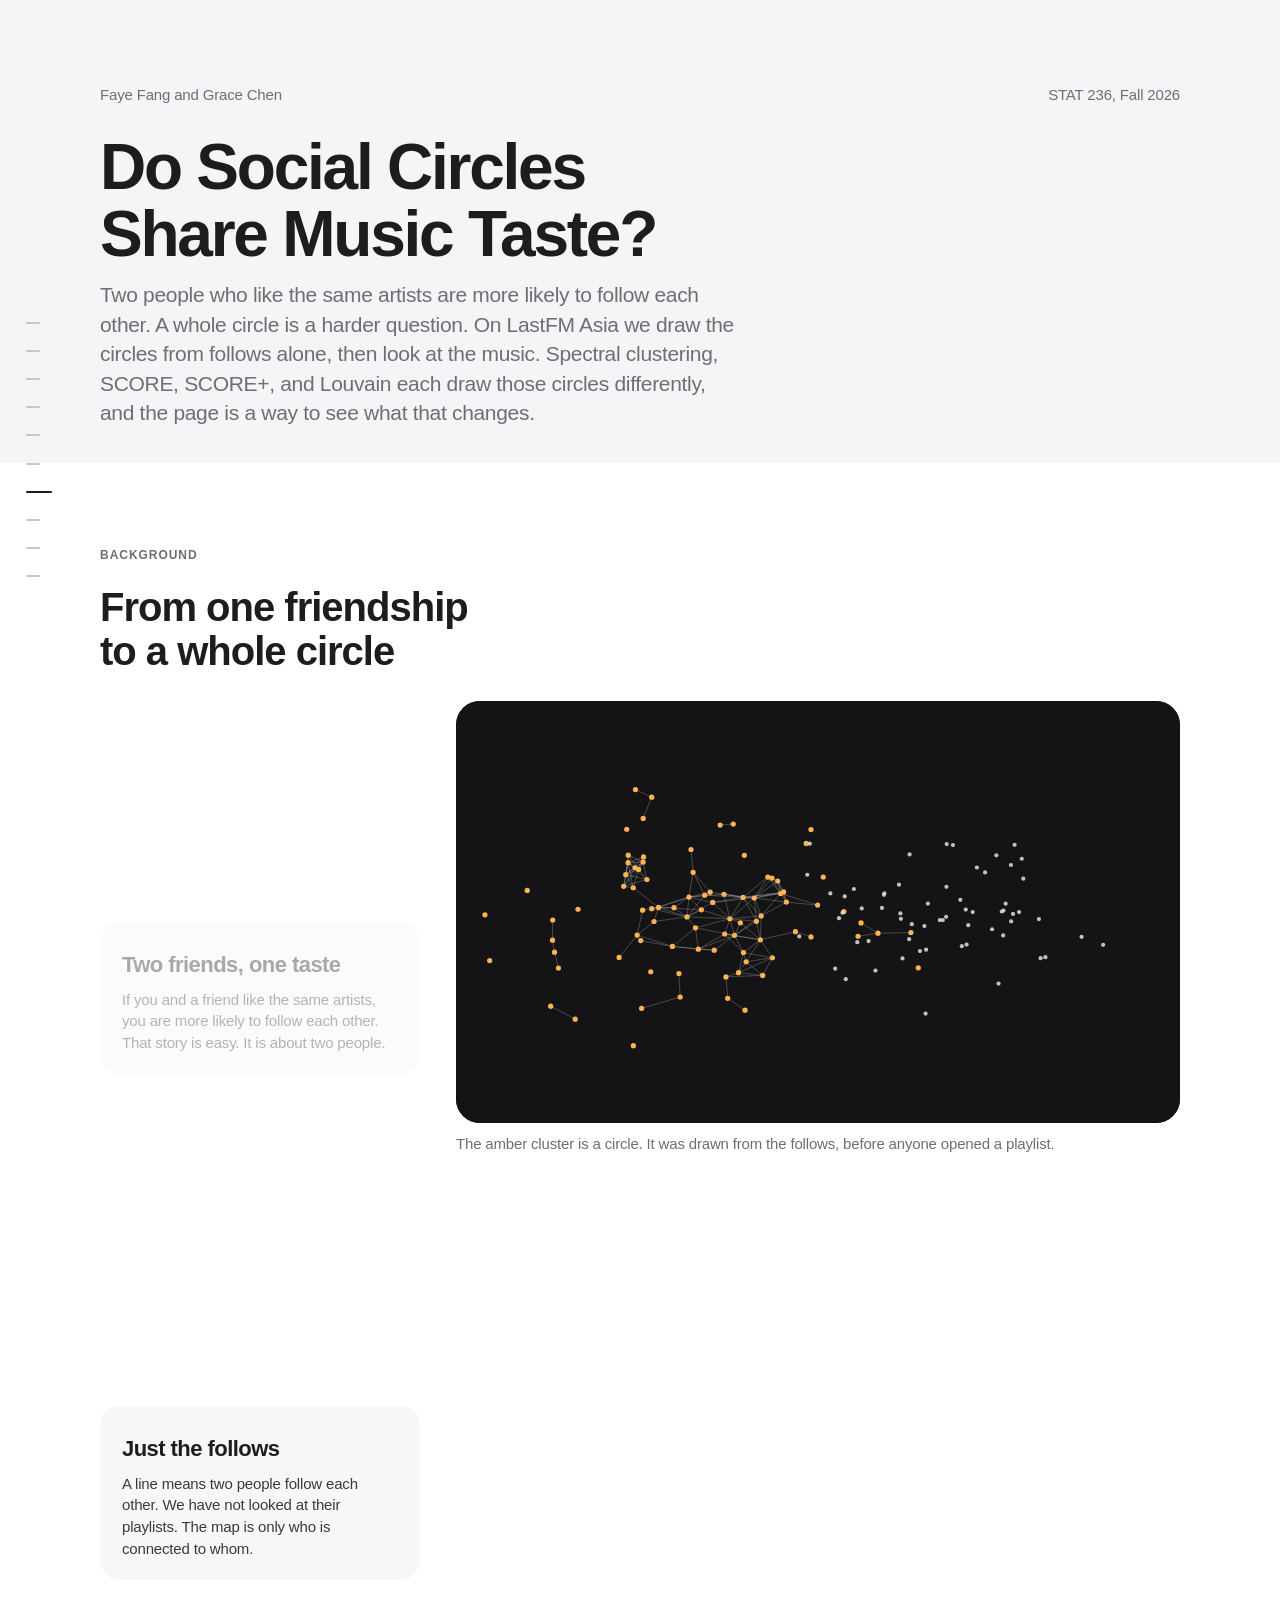
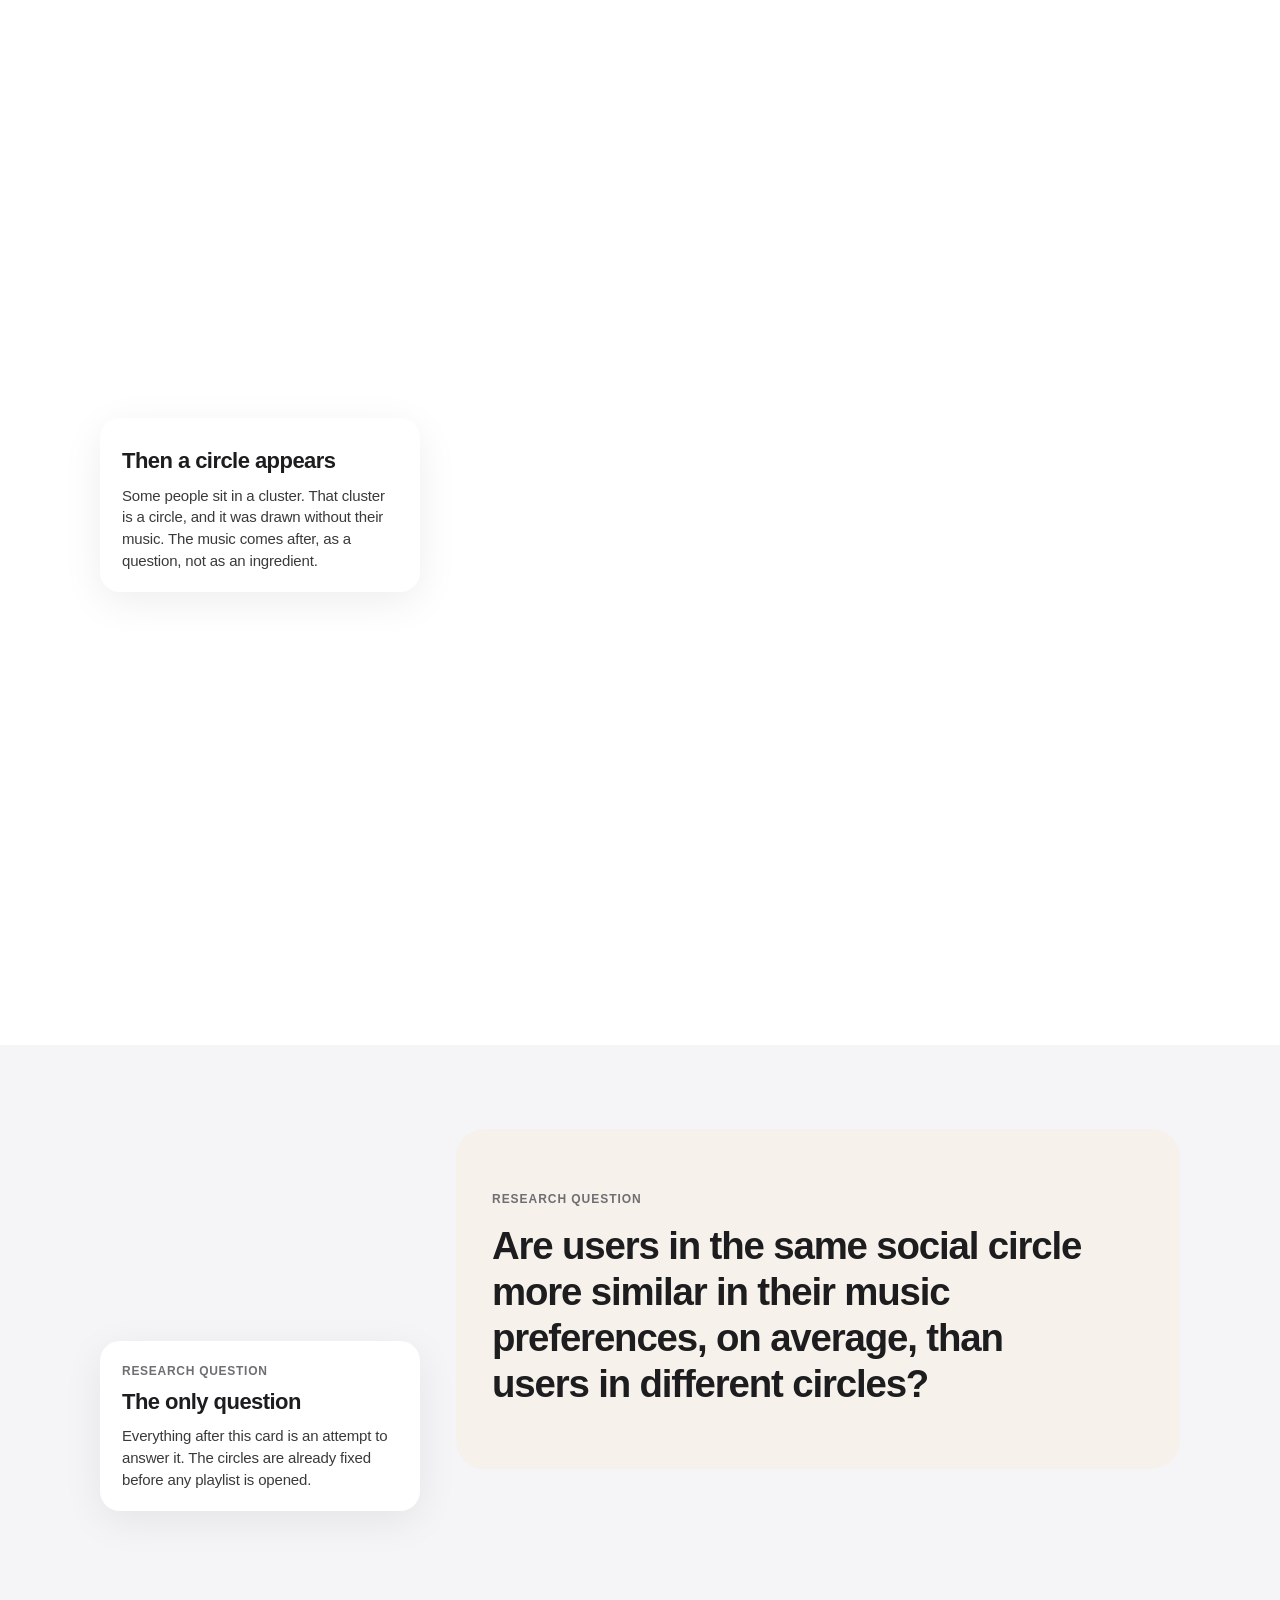
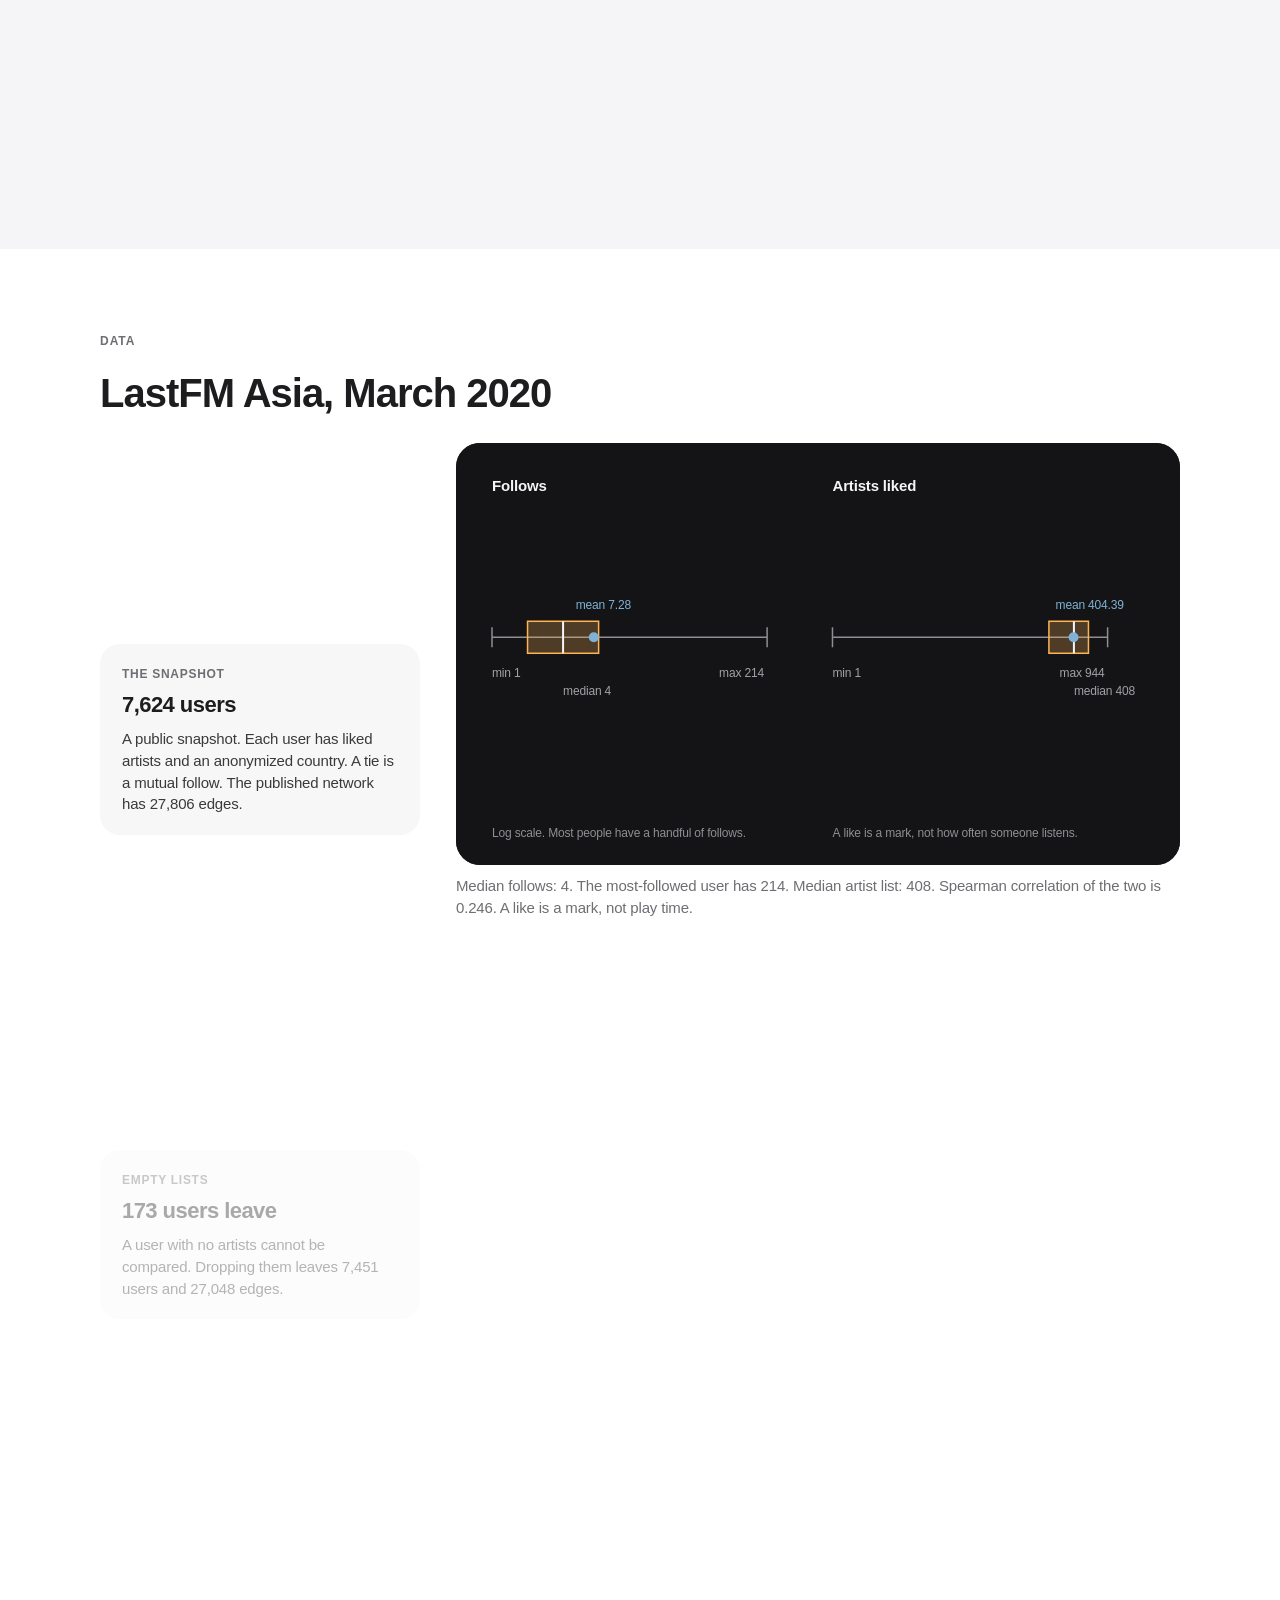
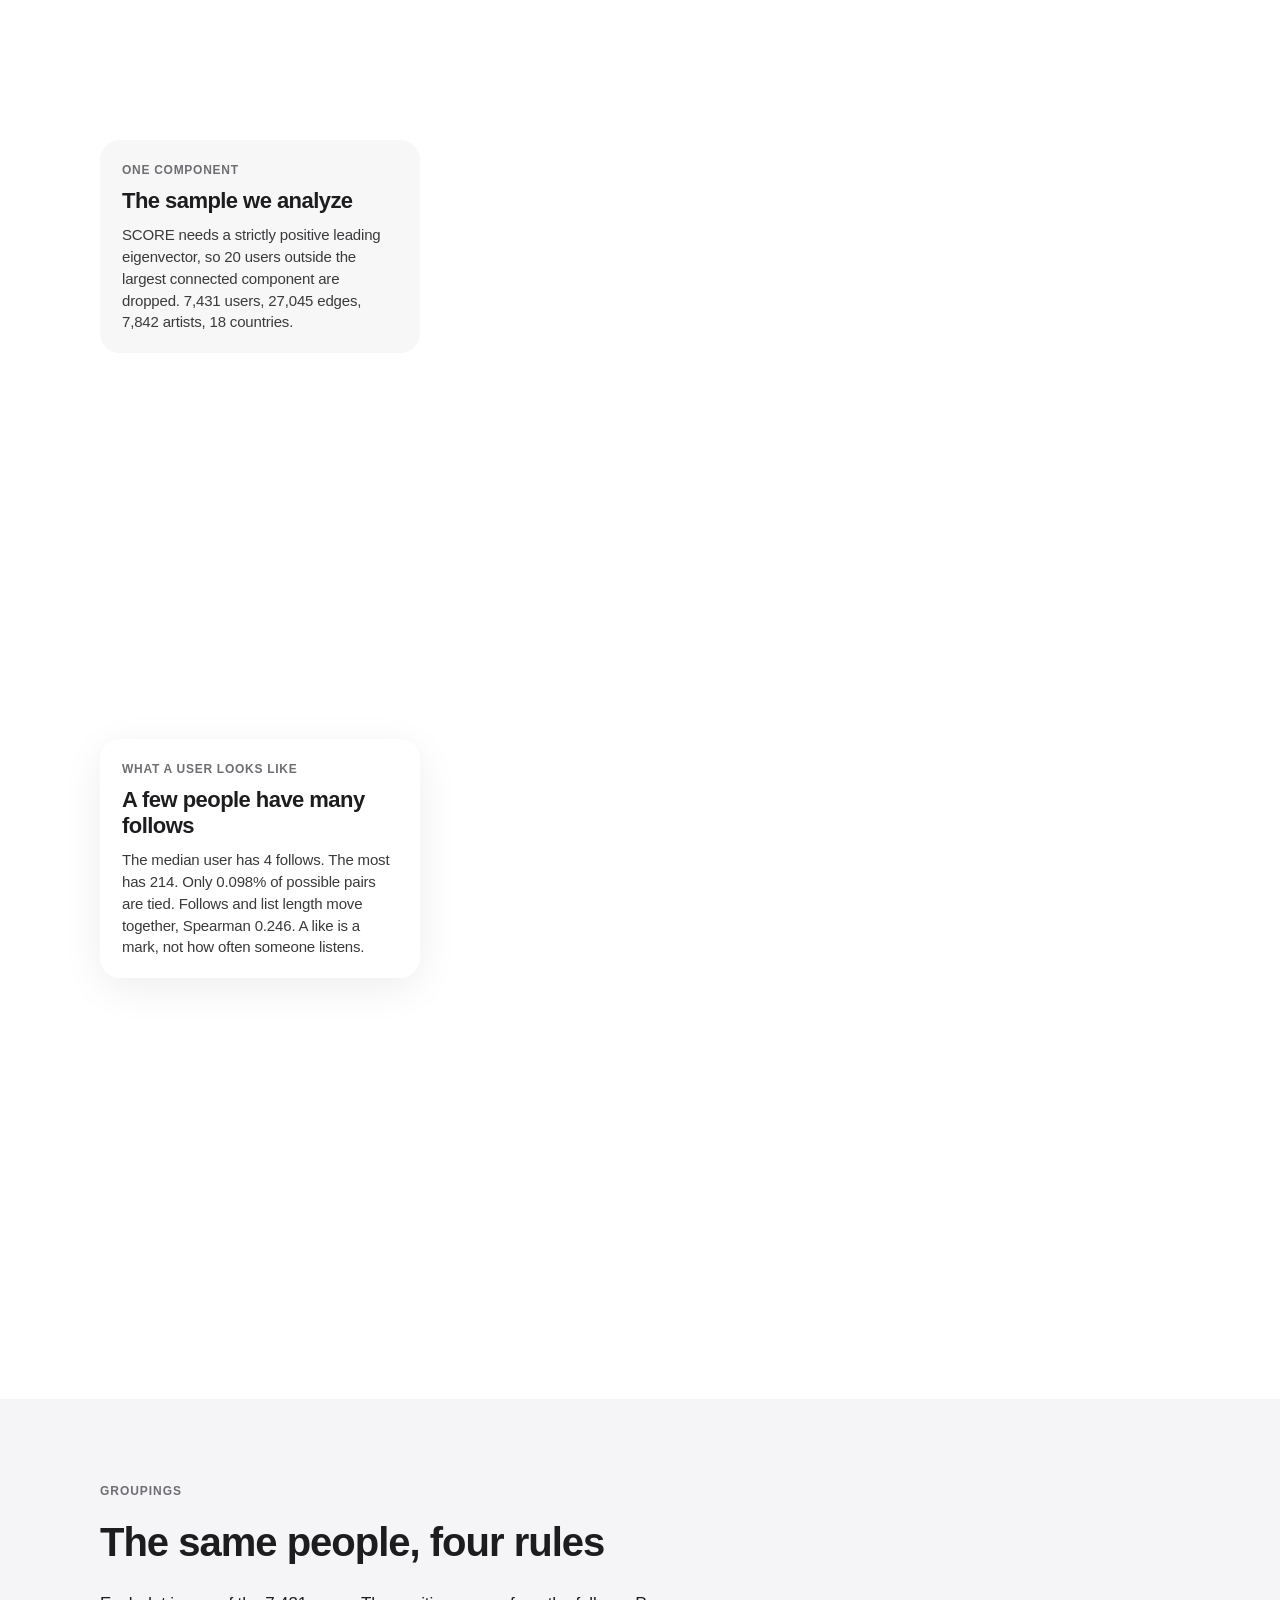
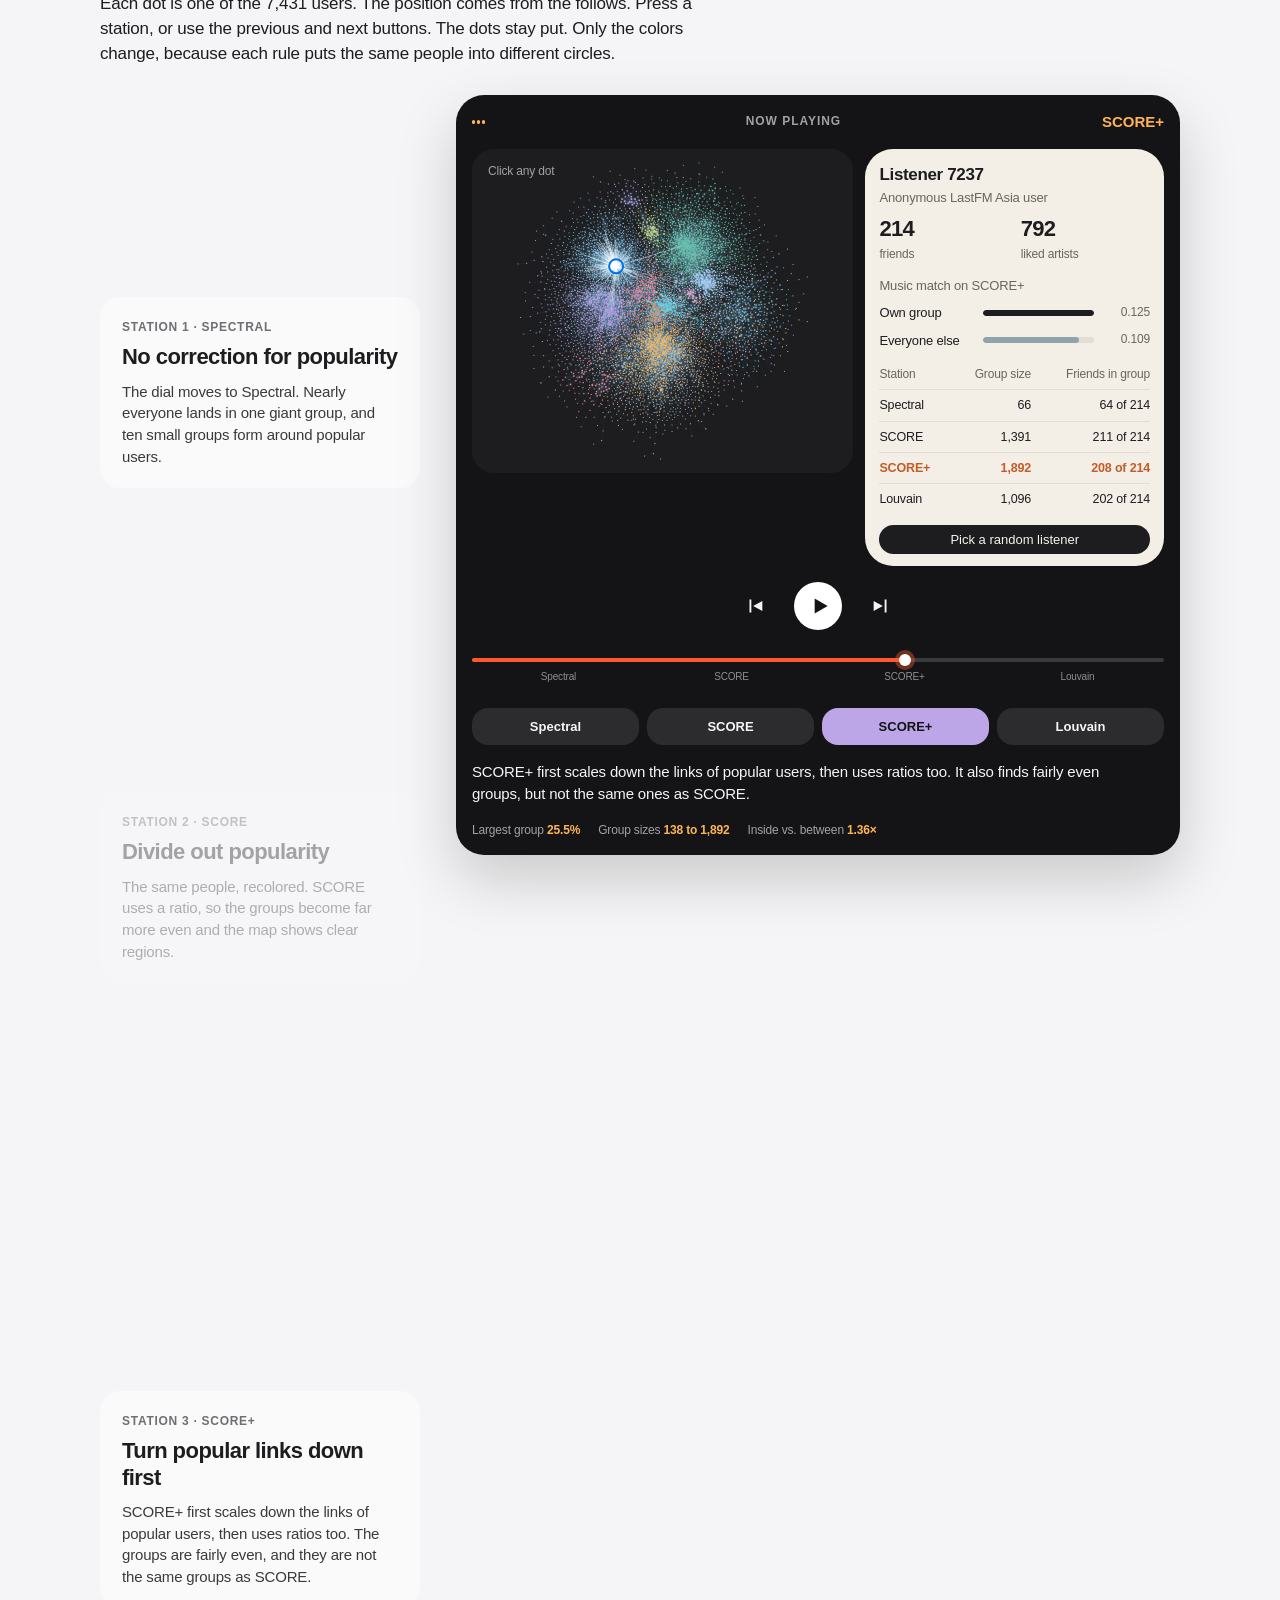
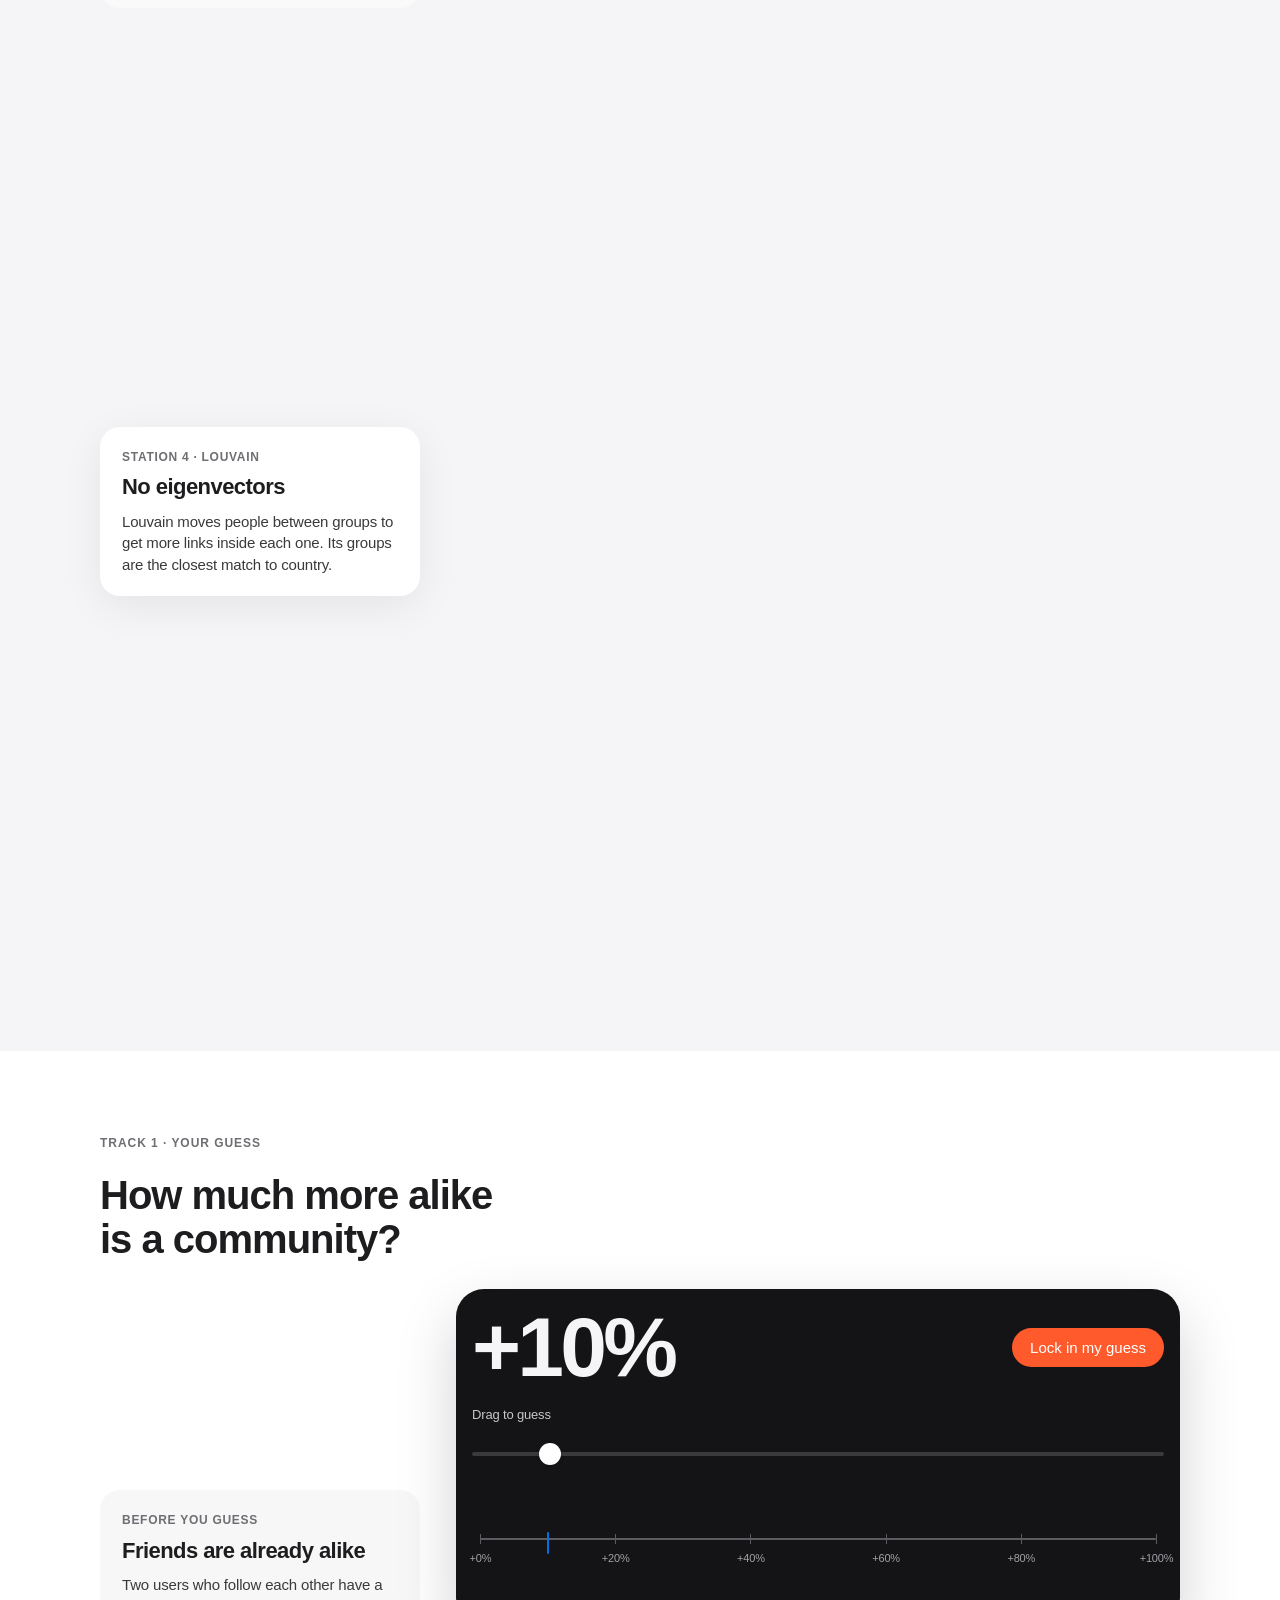
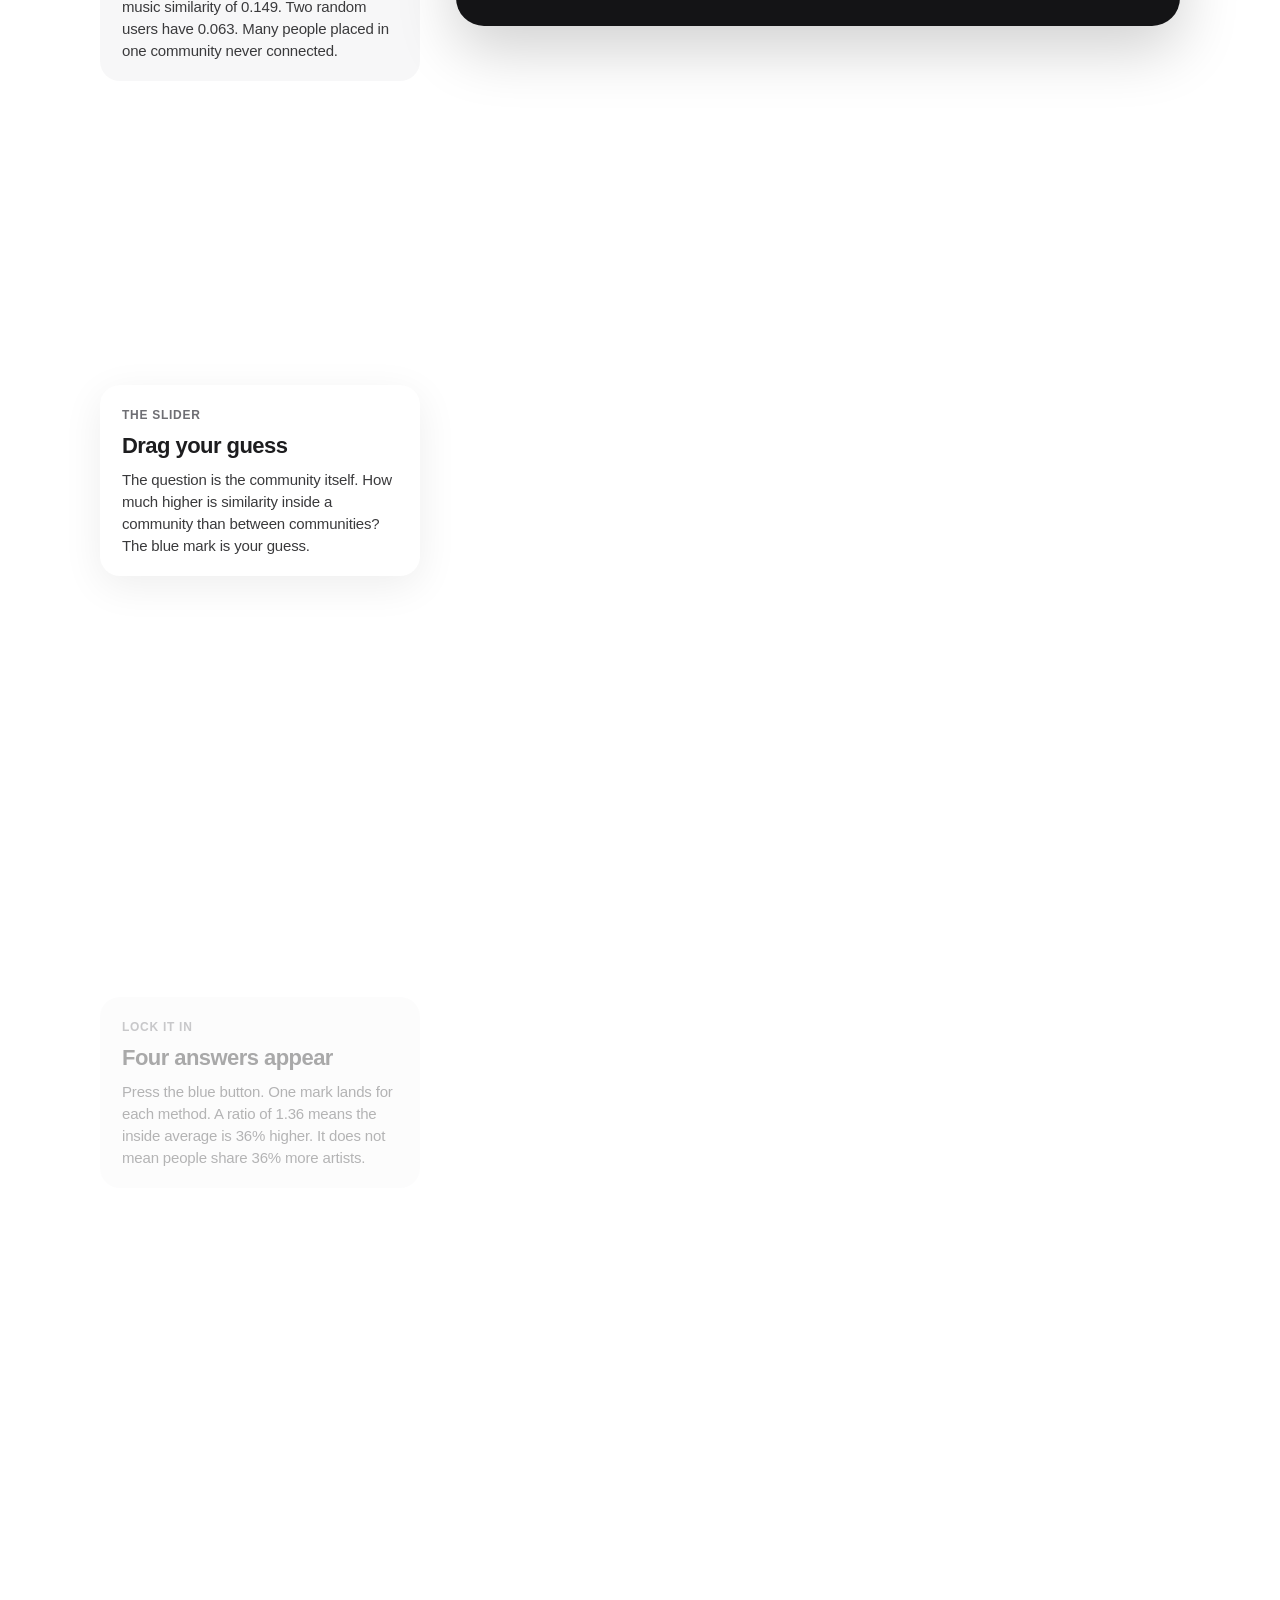
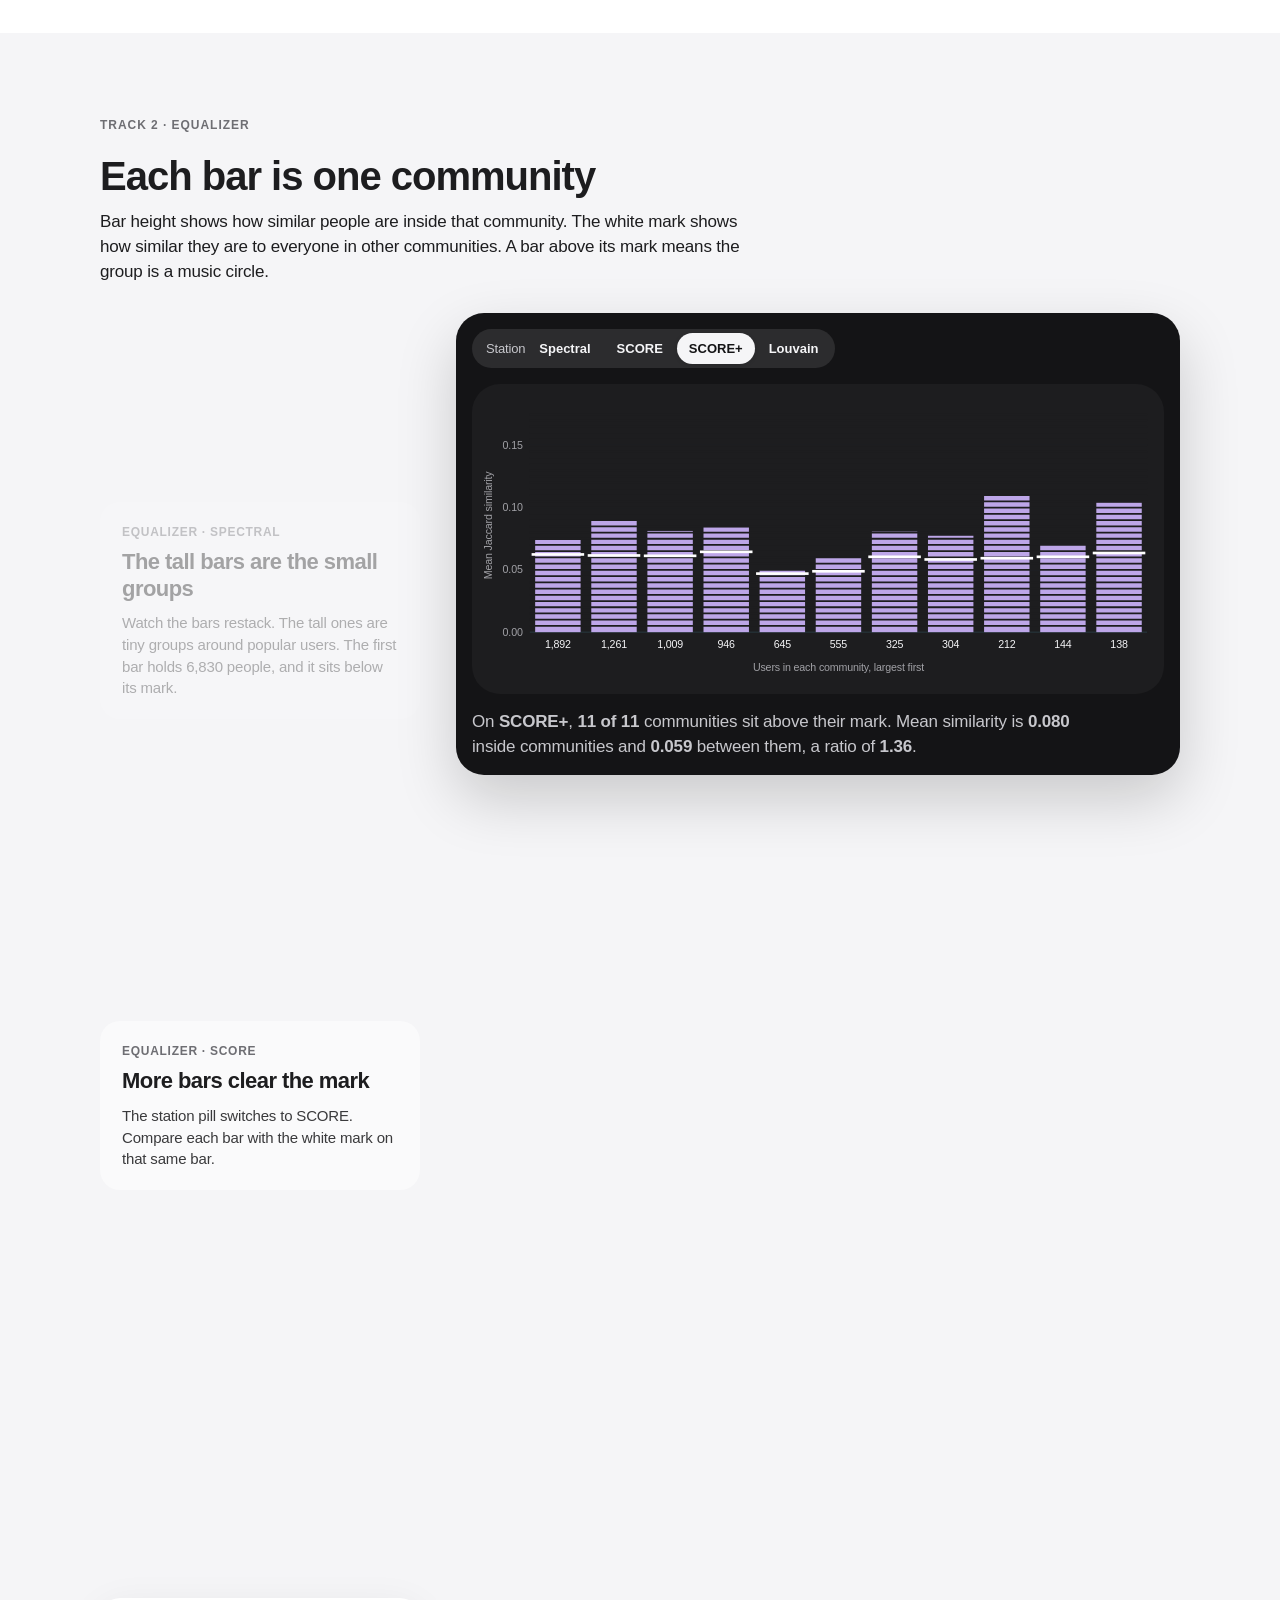
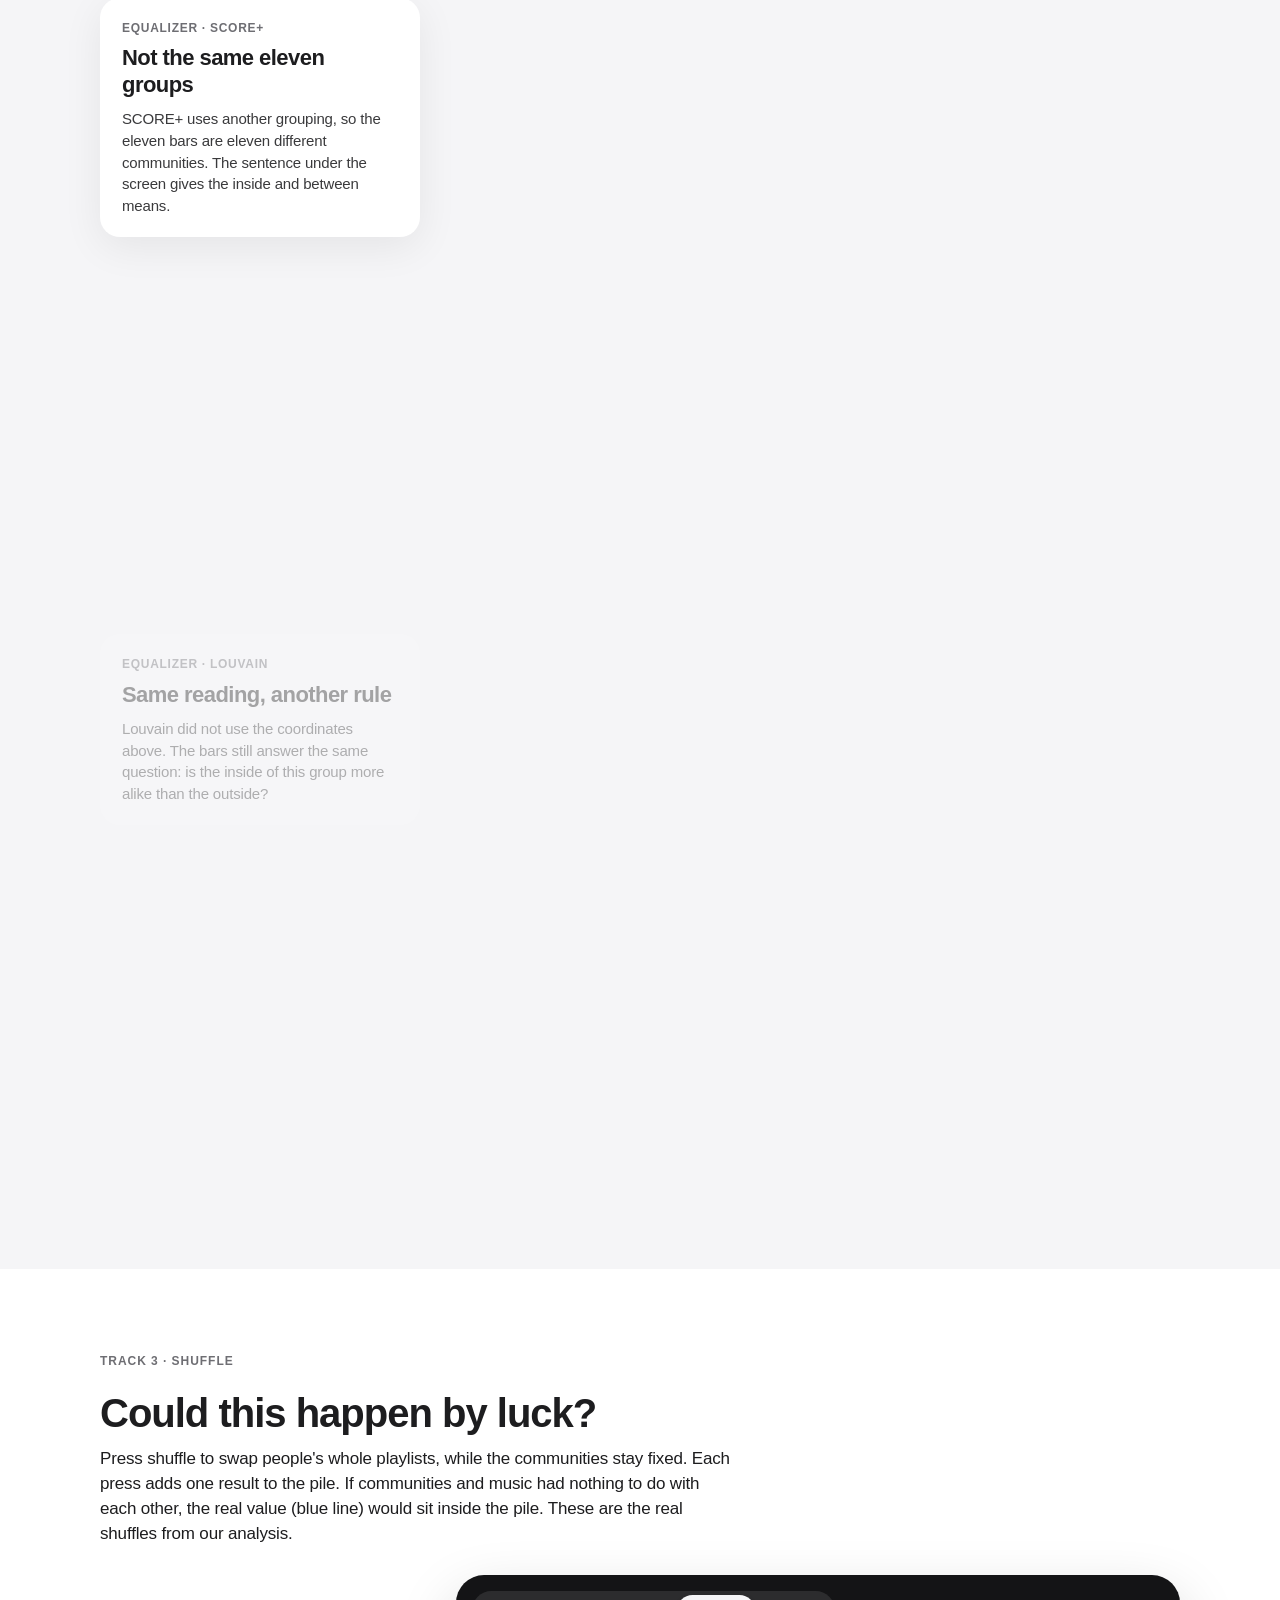
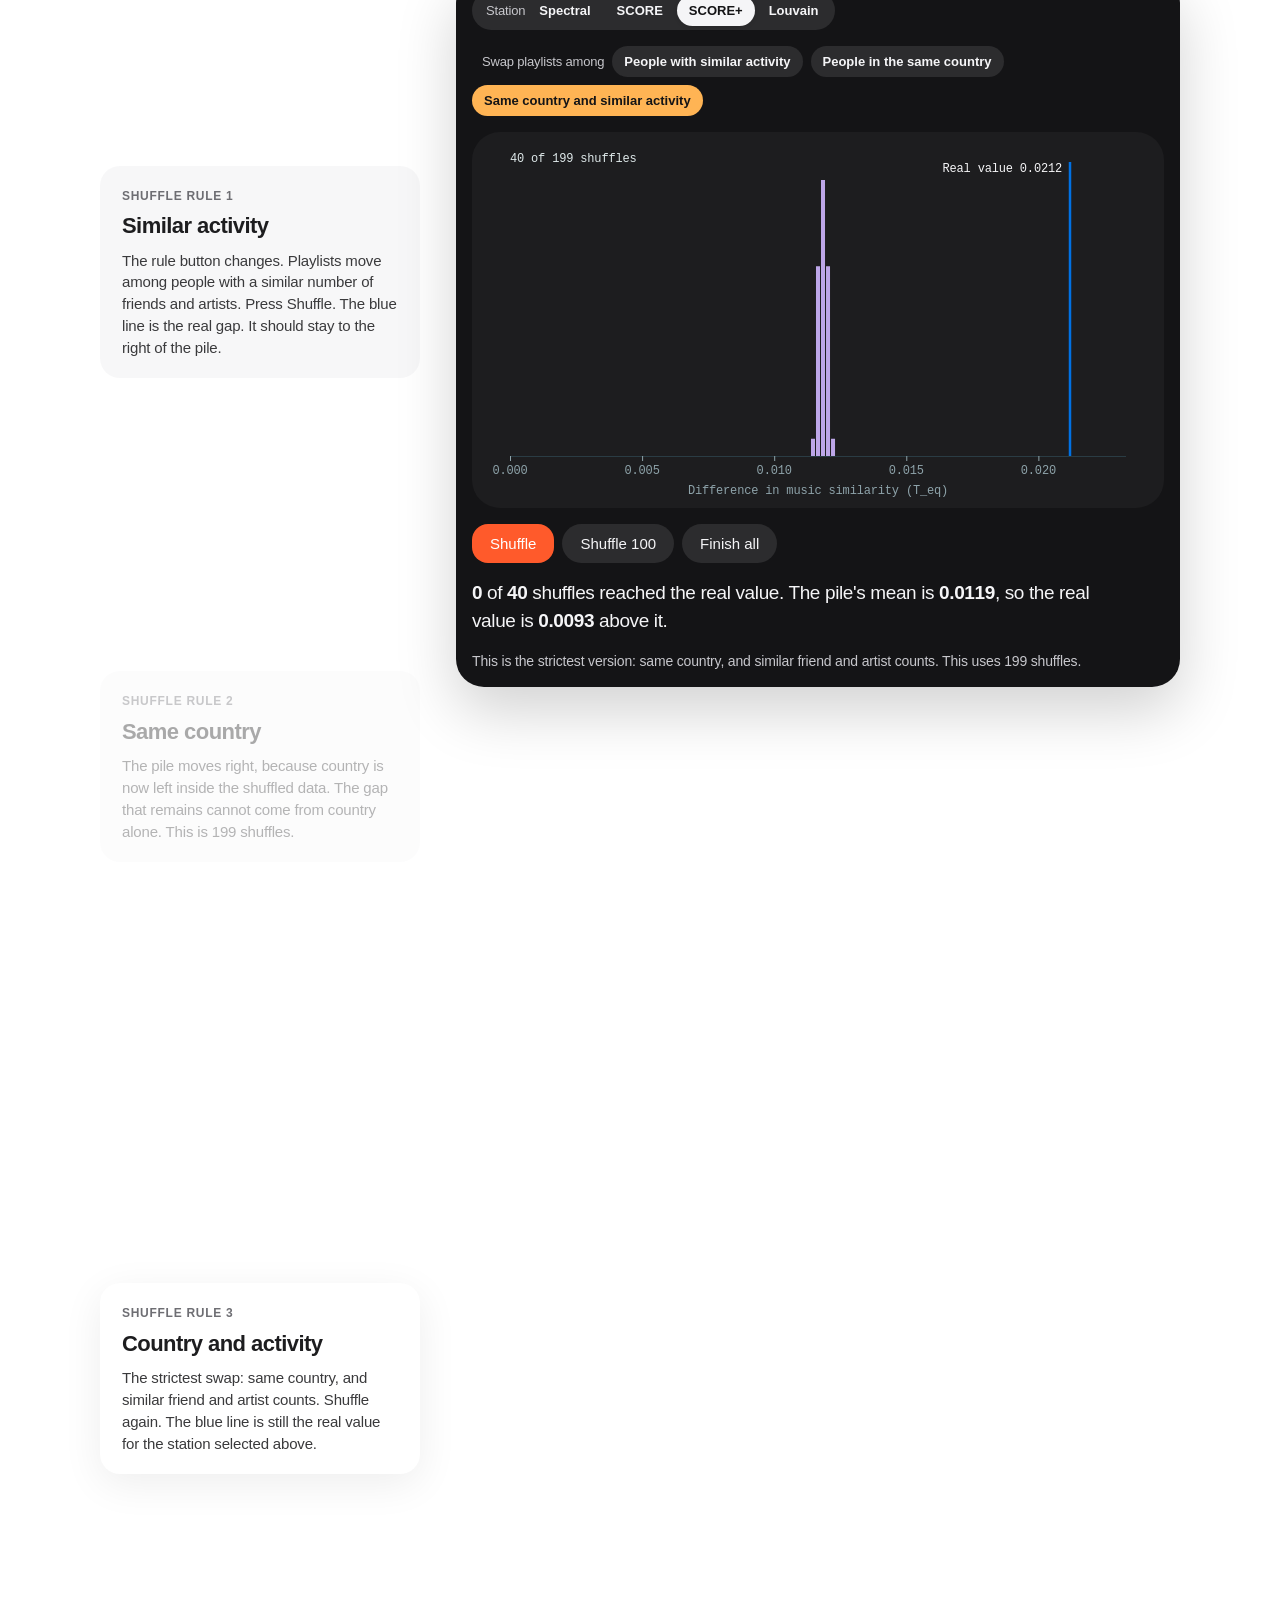
==== html/index.html @ 4bc88716 "Sync project updates and exclude local report files" ====
<!doctype html>
<html lang="en">
<head>
<meta charset="utf-8">
<meta name="viewport" content="width=device-width, initial-scale=1, viewport-fit=cover">
<title>Do Social Circles Share Music Taste?</title>
<link rel="stylesheet" href="style.css">
</head>
<body>
<main class="rack">

<section class="unit" id="top">
  <div class="byline"><span>Faye Fang and Grace Chen</span><span>STAT 236, Fall 2026</span></div>
  <div class="head">
    <h1 id="title">Do Social Circles Share Music Taste?</h1>
    <p class="lede">Two people who like the same artists are more likely to follow each other. A whole circle is a harder question. On LastFM Asia we draw the circles from follows alone, then look at the music. Spectral clustering, SCORE, SCORE+, and Louvain each draw those circles differently, and the page is a way to see what that changes.</p>
  </div>
</section>

<section class="unit" id="background">
  <div class="head">
    <div class="track">Background</div>
    <h2>From one friendship to a whole circle</h2>
  </div>
  <div class="scrolly" data-scrolly>
    <div class="scrolly-steps">
      <article class="step" data-sketch="0">
        <div class="step-card">
          <h3>Two friends, one taste</h3>
          <p>If you and a friend like the same artists, you are more likely to follow each other. That story is easy. It is about two people.</p>
        </div>
      </article>
      <article class="step" data-sketch="1">
        <div class="step-card">
          <h3>Just the follows</h3>
          <p>A line means two people follow each other. We have not looked at their playlists. The map is only who is connected to whom.</p>
        </div>
      </article>
      <article class="step" data-sketch="2">
        <div class="step-card">
          <h3>Then a circle appears</h3>
          <p>Some people sit in a cluster. That cluster is a circle, and it was drawn without their music. The music comes after, as a question, not as an ingredient.</p>
        </div>
      </article>
    </div>
    <div class="scrolly-graphic frame">
      <canvas id="sketch" width="720" height="420" role="img" aria-label="Listeners as a dot cluster. Follows appear, then one circle is marked."></canvas>
      <p class="frame-note" id="sketchNote"></p>
    </div>
  </div>
</section>

<section class="unit" id="question">
  <div class="scrolly" data-scrolly>
    <div class="scrolly-steps">
      <article class="step" data-q="0">
        <div class="step-card">
          <div class="step-n">Research question</div>
          <h3>The only question</h3>
          <p>Everything after this card is an attempt to answer it. The circles are already fixed before any playlist is opened.</p>
        </div>
      </article>
    </div>
    <div class="scrolly-graphic q-panel" id="qpanel" aria-live="polite"></div>
  </div>
</section>

<section class="unit" id="data">
  <div class="head">
    <div class="track">Data</div>
    <h2>LastFM Asia, March 2020</h2>
  </div>
  <div class="scrolly" data-scrolly>
    <div class="scrolly-steps">
      <article class="step" data-clean="0">
        <div class="step-card">
          <div class="step-n">The snapshot</div>
          <h3>7,624 users</h3>
          <p>A public snapshot. Each user has liked artists and an anonymized country. A tie is a mutual follow. The published network has 27,806 edges.</p>
        </div>
      </article>
      <article class="step" data-clean="1">
        <div class="step-card">
          <div class="step-n">Empty lists</div>
          <h3>173 users leave</h3>
          <p>A user with no artists cannot be compared. Dropping them leaves 7,451 users and 27,048 edges.</p>
        </div>
      </article>
      <article class="step" data-clean="2">
        <div class="step-card">
          <div class="step-n">One component</div>
          <h3>The sample we analyze</h3>
          <p>SCORE needs a strictly positive leading eigenvector, so 20 users outside the largest connected component are dropped. 7,431 users, 27,045 edges, 7,842 artists, 18 countries.</p>
        </div>
      </article>
      <article class="step" data-clean="3">
        <div class="step-card">
          <div class="step-n">What a user looks like</div>
          <h3>A few people have many follows</h3>
          <p>The median user has 4 follows. The most has 214. Only 0.098% of possible pairs are tied. Follows and list length move together, Spearman 0.246. A like is a mark, not how often someone listens.</p>
        </div>
      </article>
    </div>
    <div class="scrolly-graphic frame">
      <canvas id="cleanCanvas" width="720" height="420" role="img" aria-label="How the LastFM Asia sample is formed."></canvas>
      <p class="frame-note" id="cleanNote"></p>
    </div>
  </div>
</section>

<section class="unit" id="circles" aria-labelledby="circles-title">
  <div class="head">
    <div class="track">Groupings</div>
    <h2 id="circles-title">The same people, four rules</h2>
  </div>
  <p>Each dot is one of the 7,431 users. The position comes from the follows. Press a station, or use the previous and next buttons. The dots stay put. Only the colors change, because each rule puts the same people into different circles.</p>
  <div class="scrolly" data-scrolly>
    <div class="scrolly-steps">
      <article class="step" data-station="Spectral">
        <div class="step-card">
          <div class="step-n">Station 1 · Spectral</div>
          <h3>No correction for popularity</h3>
          <p>The dial moves to Spectral. Nearly everyone lands in one giant group, and ten small groups form around popular users.</p>
        </div>
      </article>
      <article class="step" data-station="SCORE">
        <div class="step-card">
          <div class="step-n">Station 2 · SCORE</div>
          <h3>Divide out popularity</h3>
          <p>The same people, recolored. SCORE uses a ratio, so the groups become far more even and the map shows clear regions.</p>
        </div>
      </article>
      <article class="step" data-station="SCORE+">
        <div class="step-card">
          <div class="step-n">Station 3 · SCORE+</div>
          <h3>Turn popular links down first</h3>
          <p>SCORE+ first scales down the links of popular users, then uses ratios too. The groups are fairly even, and they are not the same groups as SCORE.</p>
        </div>
      </article>
      <article class="step" data-station="Louvain">
        <div class="step-card">
          <div class="step-n">Station 4 · Louvain</div>
          <h3>No eigenvectors</h3>
          <p>Louvain moves people between groups to get more links inside each one. Its groups are the closest match to country.</p>
        </div>
      </article>
    </div>
    <div class="scrolly-graphic deck">
      <div class="player-top"><span class="eq-live" aria-hidden="true"><i></i><i></i><i></i></span><span>Now playing</span><b id="nowName">Spectral</b></div>
      <div class="hero-grid">
        <div class="screen net-wrap">
          <canvas id="net" tabindex="0" role="img" aria-label="Network of 7,431 LastFM Asia users, colored by community for the selected method. Click a dot to see that user."></canvas>
          <div class="net-label">Click any dot</div>
          <div class="net-tip" id="tip" hidden></div>
        </div>
        <div class="screen card" id="card" aria-live="polite"></div>
      </div>
      <div class="transport">
        <button class="transport-btn" type="button" data-skip="-1" aria-label="Previous station"><svg viewBox="0 0 24 24" aria-hidden="true"><path d="M6 5h2v14H6zM20 6.5v11L10 12z"/></svg></button>
        <button class="transport-btn play" type="button" id="playBtn" aria-label="Replay this station"><svg viewBox="0 0 24 24" aria-hidden="true"><path d="M8 5v14l12-7z"/></svg></button>
        <button class="transport-btn" type="button" data-skip="1" aria-label="Next station"><svg viewBox="0 0 24 24" aria-hidden="true"><path d="M16 5h2v14h-2zM4 6.5v11L14 12z"/></svg></button>
      </div>
      <div class="dial" aria-hidden="true">
        <div class="dial-scale"></div>
        <div class="play-fill" id="playFill"></div>
        <div class="dial-needle" id="needle"></div>
        <div class="dial-nums"><span style="left:12.5%">Spectral</span><span style="left:37.5%">SCORE</span><span style="left:62.5%">SCORE+</span><span style="left:87.5%">Louvain</span></div>
      </div>
      <div class="presets" id="presets" role="group" aria-label="Choose a community detection method"></div>
      <p class="status" id="status"></p>
      <div class="readout" id="readout"></div>
    </div>
  </div>
</section>

<section class="unit" id="gap" aria-labelledby="t1">
  <div class="head">
    <div class="track">Track 1 · Your guess</div>
    <h2 id="t1">How much more alike is a community?</h2>
  </div>
  <div class="scrolly" data-scrolly>
    <div class="scrolly-steps">
      <article class="step">
        <div class="step-card">
          <div class="step-n">Before you guess</div>
          <h3>Friends are already alike</h3>
          <p>Two users who follow each other have a music similarity of 0.149. Two random users have 0.063. Many people placed in one community never connected.</p>
        </div>
      </article>
      <article class="step">
        <div class="step-card">
          <div class="step-n">The slider</div>
          <h3>Drag your guess</h3>
          <p>The question is the community itself. How much higher is similarity inside a community than between communities? The blue mark is your guess.</p>
        </div>
      </article>
      <article class="step">
        <div class="step-card">
          <div class="step-n">Lock it in</div>
          <h3>Four answers appear</h3>
          <p>Press the blue button. One mark lands for each method. A ratio of 1.36 means the inside average is 36% higher. It does not mean people share 36% more artists.</p>
        </div>
      </article>
    </div>
    <div class="scrolly-graphic deck">
      <div class="controls" style="justify-content:space-between">
        <div class="guess-num" id="guessNum">+10%</div>
        <button class="btn" id="lock" type="button">Lock in my guess</button>
      </div>
      <label class="ctl-label" for="guess">Drag to guess</label>
      <input type="range" id="guess" min="0" max="100" value="10">
      <div class="scale" id="scale"></div>
      <p class="answer" id="answer" hidden></p>
    </div>
  </div>
</section>

<section class="unit" id="equalizer" aria-labelledby="t2">
  <div class="head">
    <div class="track">Track 2 · Equalizer</div>
    <h2 id="t2">Each bar is one community</h2>
    <p>Bar height shows how similar people are inside that community. The white mark shows how similar they are to everyone in other communities. A bar above its mark means the group is a music circle.</p>
  </div>
  <div class="scrolly" data-scrolly>
    <div class="scrolly-steps">
      <article class="step" data-station="Spectral">
        <div class="step-card">
          <div class="step-n">Equalizer · Spectral</div>
          <h3>The tall bars are the small groups</h3>
          <p>Watch the bars restack. The tall ones are tiny groups around popular users. The first bar holds 6,830 people, and it sits below its mark.</p>
        </div>
      </article>
      <article class="step" data-station="SCORE">
        <div class="step-card">
          <div class="step-n">Equalizer · SCORE</div>
          <h3>More bars clear the mark</h3>
          <p>The station pill switches to SCORE. Compare each bar with the white mark on that same bar.</p>
        </div>
      </article>
      <article class="step" data-station="SCORE+">
        <div class="step-card">
          <div class="step-n">Equalizer · SCORE+</div>
          <h3>Not the same eleven groups</h3>
          <p>SCORE+ uses another grouping, so the eleven bars are eleven different communities. The sentence under the screen gives the inside and between means.</p>
        </div>
      </article>
      <article class="step" data-station="Louvain">
        <div class="step-card">
          <div class="step-n">Equalizer · Louvain</div>
          <h3>Same reading, another rule</h3>
          <p>Louvain did not use the coordinates above. The bars still answer the same question: is the inside of this group more alike than the outside?</p>
        </div>
      </article>
    </div>
    <div class="scrolly-graphic deck">
      <div class="controls" data-station-pills></div>
      <div class="screen chart-wrap"><svg class="chart" id="eq" viewBox="0 0 760 330" role="img" aria-label="Within-community music similarity for each community"></svg></div>
      <p id="eqNote"></p>
    </div>
  </div>
</section>

<section class="unit" id="shuffle" aria-labelledby="t3">
  <div class="head">
    <div class="track">Track 3 · Shuffle</div>
    <h2 id="t3">Could this happen by luck?</h2>
    <p>Press shuffle to swap people's whole playlists, while the communities stay fixed. Each press adds one result to the pile. If communities and music had nothing to do with each other, the real value (blue line) would sit inside the pile. These are the real shuffles from our analysis.</p>
  </div>
  <div class="scrolly" data-scrolly>
    <div class="scrolly-steps">
      <article class="step" data-rule="activity" data-pulse="#once">
        <div class="step-card">
          <div class="step-n">Shuffle rule 1</div>
          <h3>Similar activity</h3>
          <p>The rule button changes. Playlists move among people with a similar number of friends and artists. Press Shuffle. The blue line is the real gap. It should stay to the right of the pile.</p>
        </div>
      </article>
      <article class="step" data-rule="country">
        <div class="step-card">
          <div class="step-n">Shuffle rule 2</div>
          <h3>Same country</h3>
          <p>The pile moves right, because country is now left inside the shuffled data. The gap that remains cannot come from country alone. This is 199 shuffles.</p>
        </div>
      </article>
      <article class="step" data-rule="both">
        <div class="step-card">
          <div class="step-n">Shuffle rule 3</div>
          <h3>Country and activity</h3>
          <p>The strictest swap: same country, and similar friend and artist counts. Shuffle again. The blue line is still the real value for the station selected above.</p>
        </div>
      </article>
    </div>
    <div class="scrolly-graphic deck">
      <div class="controls" data-station-pills></div>
      <div class="controls" id="rules"><span class="ctl-label">Swap playlists among</span></div>
      <div class="screen"><canvas id="hist" role="img" aria-label="Pile of shuffled results compared with the real value"></canvas></div>
      <div class="controls">
        <button class="btn" id="once" type="button">Shuffle</button>
        <button class="btn alt" id="many" type="button">Shuffle 100</button>
        <button class="btn alt" id="all" type="button">Finish all</button>
      </div>
      <p class="answer" id="shuffleNote" aria-live="polite"></p>
      <p class="note" id="ruleNote"></p>
    </div>
  </div>
</section>

<section class="unit" id="weight" aria-labelledby="t4">
  <div class="head">
    <div class="track">Track 4 · Crossfader</div>
    <h2 id="t4">Slide the fader and watch one method flip</h2>
    <p>There are two fair ways to average. Give every community the same say, or give every pair of users the same say. Slide between them.</p>
  </div>
  <div class="scrolly" data-scrolly>
    <div class="scrolly-steps">
      <article class="step" data-fader="0">
        <div class="step-card">
          <div class="step-n">Fader left</div>
          <h3>Every community counts once</h3>
          <p>The fader sits at the left. This is T_eq. Spectral's small groups get as much say as the giant one, so Spectral looks strongly positive.</p>
        </div>
      </article>
      <article class="step" data-fader="50">
        <div class="step-card">
          <div class="step-n">Fader middle</div>
          <h3>Large groups start to weigh more</h3>
          <p>The fader moves. Watch Spectral's point travel toward zero. The bar underneath shows how much say the largest community is getting.</p>
        </div>
      </article>
      <article class="step" data-fader="100">
        <div class="step-card">
          <div class="step-n">Fader right</div>
          <h3>Every pair counts once</h3>
          <p>This is T_pair. Spectral crosses below zero. SCORE, SCORE+, and Louvain stay positive. You can still drag the fader yourself.</p>
        </div>
      </article>
    </div>
    <div class="scrolly-graphic deck">
      <div class="screen chart-wrap"><svg class="chart" id="fadeChart" viewBox="0 0 760 310" role="img" aria-label="Difference in music similarity as the weighting changes, for each method"></svg></div>
      <label class="ctl-label" for="fader">Crossfader</label>
      <input type="range" id="fader" min="0" max="100" value="0">
      <div class="fader-ends"><span>Every community counts the same (T_eq)</span><span>Every pair of users counts the same (T_pair)</span></div>
      <p class="callout" id="fadeNote" aria-live="polite"></p>
      <div class="screen say">
        <div class="say-label" id="sayLabel"></div>
        <div class="say-bar" id="sayBar"></div>
      </div>
    </div>
  </div>
  <p class="note">The two ends are our two real statistics. The points between them come from raising the weights to a power, and are there to show the movement.</p>
</section>

<section class="unit" id="popular" aria-labelledby="t5">
  <div class="head">
    <div class="track">Track 5 · Why methods disagree</div>
    <h2 id="t5">Popularity pulls people apart</h2>
    <p>Spectral gives each user coordinates. A popular user gets longer coordinates, even in the same community. SCORE divides by the first coordinate, so the popularity cancels. Drag the slider to make Bea more popular. This is a small made-up example.</p>
  </div>
  <div class="scrolly" data-scrolly>
    <div class="scrolly-steps">
      <article class="step" data-pop="1">
        <div class="step-card">
          <div class="step-n">Bea × 1</div>
          <h3>Ana and Bea start together</h3>
          <p>The slider is at 1. Ana and Bea are in the same community, so they sit together in both pictures. Cal is in the other community.</p>
        </div>
      </article>
      <article class="step" data-pop="4">
        <div class="step-card">
          <div class="step-n">Bea × 4</div>
          <h3>Spectral pushes Bea out</h3>
          <p>The slider moves. On the left, Bea's coordinates get longer, so she leaves Ana. On the right, the ratio does not move, so SCORE still sees them together.</p>
        </div>
      </article>
      <article class="step" data-pop="10">
        <div class="step-card">
          <div class="step-n">Bea × 10</div>
          <h3>Distance would group her with Cal</h3>
          <p>At the top of the slider, Bea is closer to Cal than to Ana in the left picture. Their ratio on the right is unchanged.</p>
        </div>
      </article>
    </div>
    <div class="scrolly-graphic deck">
      <label class="ctl-label" for="pop">Bea's popularity: <span id="popNum">1</span>×</label>
      <input type="range" id="pop" min="1" max="10" step="0.1" value="1">
      <div class="split linked">
        <div class="screen chart-wrap"><svg class="chart" id="toyA" viewBox="0 0 360 270" role="img" aria-label="Raw coordinates of three users"></svg></div>
        <div class="screen chart-wrap"><svg class="chart" id="toyB" viewBox="0 0 360 270" role="img" aria-label="Ratio of coordinates for three users"></svg></div>
      </div>
      <p id="toyNote"></p>
    </div>
  </div>
  <p>LastFM makes this harder. The first coordinate has <strong>79.7%</strong> of its squared mass on just 50 users, so most people have tiny denominators and 39.3% of SCORE's ratios go past our clipping limit. SCORE+ first scales down the links of popular users. That drops the first number to 55.5% and the second to 7.2%. It helps, but it does not remove the problem.</p>
</section>

<section class="unit" id="notes" aria-labelledby="t6">
  <div class="head">
    <div class="track">Liner notes</div>
    <h2 id="t6">What we can and cannot say</h2>
  </div>
  <div class="notes">
    <div><h3>What we found</h3><ul>
      <li>All four methods show more music similarity inside communities (Holm-adjusted p = 0.002).</li>
      <li>Shuffling inside a country reproduces 37% to 72% of the difference. A positive difference remains.</li>
      <li>The method changes how we read the result. Spectral turns negative when pairs count equally.</li>
    </ul></div>
    <div><h3>What we cannot say</h3><ul>
      <li>We cannot tell if friends shape taste, or if similar taste brings people together.</li>
      <li>We do not know which method is correct, since the data have no true labels.</li>
      <li>City, language and age are not in the data. We made some choices after seeing the data, so this is exploratory.</li>
    </ul></div>
    <div><h3>How we kept it fair</h3><ul>
      <li>Communities and all settings use the network only. Music comes in at the end.</li>
      <li>We compare shuffles among people with similar friend counts and artist counts.</li>
      <li>Clipping SCORE+ is our own change. Without it, one community holds 62.6% of users.</li>
    </ul></div>
  </div>
  <div class="table-wrap"><table class="settings">
    <thead><tr><th>Method</th><th>How it handles popularity</th><th>Settings</th></tr></thead>
    <tbody>
      <tr><td>Spectral</td><td>It does not correct for it.</td><td>K = 11</td></tr>
      <tr><td>SCORE</td><td>Divides eigenvectors by the first one.</td><td>K = 11, clipped to ±log n</td></tr>
      <tr><td>SCORE+</td><td>Also regularizes the network first.</td><td>K = 11, τ = mean degree = 7.28, 12 eigenvectors, clipped to ±log n</td></tr>
      <tr><td>Louvain</td><td>Builds it into modularity. Uses no eigenvectors.</td><td>Resolution γ = 0.25</td></tr>
    </tbody>
  </table></div>
  <div class="foot"><span>Data: LastFM Asia (Rozemberczki &amp; Sarkar, 2020), collected March 2020</span><a href="https://github.com/cefayefang/STATS-236">Code and results on GitHub</a></div>
</section>
</main>
<nav class="rail" id="rail">
  <button class="rail-toggle" type="button" aria-expanded="false" aria-controls="rail-list" aria-label="Contents"><i></i><i class="on"></i><i></i></button>
  <ol class="rail-list" id="rail-list">
    <li><a href="#background"><i></i><span>Background</span></a></li>
    <li><a href="#question"><i></i><span>Question</span></a></li>
    <li><a href="#data"><i></i><span>Data</span></a></li>
    <li><a href="#circles"><i></i><span>Four rules</span></a></li>
    <li><a href="#gap"><i></i><span>The gap</span></a></li>
    <li><a href="#equalizer"><i></i><span>Equalizer</span></a></li>
    <li><a href="#shuffle"><i></i><span>Shuffle</span></a></li>
    <li><a href="#weight"><i></i><span>Who counts</span></a></li>
    <li><a href="#popular"><i></i><span>Popularity</span></a></li>
    <li><a href="#notes"><i></i><span>What we can say</span></a></li>
  </ol>
</nav>
<script src="data.js"></script>
<script src="app.js"></script>
</body>
</html>
---- html/style.css ----
/* A light product page. The pictures stay dark. The chrome does not. */
:root {
  --bg: #f5f5f7;
  --paper: #ffffff;
  --ink: #1d1d1f;
  --ink-2: #6e6e73;
  --line: #d2d2d7;
  --fill: #e8e8ed;
  --stage: #1d1d1f;
  --stage-ink: #f5f5f7;
  --stage-dim: #a1a1a6;
  --blue: #0071e3;
  --sans: -apple-system, BlinkMacSystemFont, "SF Pro Text", "SF Pro Display", "Helvetica Neue", sans-serif;
  color-scheme: light;
}
* { box-sizing: border-box; }
html { scroll-behavior: smooth; }
body {
  margin: 0;
  background: var(--bg);
  color: var(--ink);
  font-family: var(--sans);
  font-size: 17px;
  line-height: 1.47;
  letter-spacing: -0.01em;
  -webkit-font-smoothing: antialiased;
}
.rack { max-width: none; margin: 0; padding: 0; display: grid; gap: 0; }
.unit {
  background: transparent;
  border: 0;
  box-shadow: none;
  border-radius: 0;
  padding: 84px max(24px, calc((100% - 1080px) / 2)) 36px;
  display: grid;
  gap: 28px;
  min-width: 0;
}
.unit:nth-child(even) { background: var(--paper); }
.unit > * { min-width: 0; }
.byline {
  display: flex; flex-wrap: wrap; justify-content: space-between; gap: 6px 20px;
  font-size: 15px; color: var(--ink-2);
}
h1, h2 { font-family: var(--sans); font-weight: 600; margin: 0; text-wrap: balance; }
h1 { font-size: clamp(40px, 6vw, 64px); line-height: 1.05; letter-spacing: -0.035em; }
h2 { font-size: clamp(28px, 4vw, 40px); line-height: 1.1; letter-spacing: -0.025em; }
p { margin: 0; max-width: 40rem; }
.lede { font-size: 21px; line-height: 1.4; color: var(--ink-2); font-weight: 400; letter-spacing: -0.015em; }
.track { font-size: 12px; font-weight: 600; letter-spacing: .08em; text-transform: uppercase; color: var(--ink-2); margin-bottom: 8px; }
.head { display: grid; gap: 12px; max-width: 40rem; }
.note { font-size: 14px; color: var(--ink-2); }
strong { font-weight: 600; }
a { color: var(--blue); text-underline-offset: 3px; }

.screen { background: transparent; color: inherit; border-radius: 0; box-shadow: none; min-width: 0; }
.hero-grid { display: grid; grid-template-columns: minmax(0, 1.15fr) minmax(0, 0.9fr); gap: 12px; align-items: stretch; }
.hero-grid > * { min-width: 0; max-width: 100%; }
.deck { container-type: inline-size; overflow: hidden; }
.net-wrap { position: relative; width: 100%; aspect-ratio: 1.05 / 1; background: var(--stage); border-radius: 22px; overflow: hidden; }
#net { position: absolute; inset: 0; width: 100%; height: 100%; display: block; cursor: crosshair; touch-action: pan-y; }
.net-tip {
  position: absolute; pointer-events: none; font-size: 12px; font-weight: 500;
  background: rgba(255,255,255,.92); color: var(--ink); padding: 4px 8px; border-radius: 8px;
  transform: translate(10px, -28px); white-space: nowrap;
  box-shadow: 0 4px 16px rgba(0,0,0,.16);
}
.net-label { position: absolute; left: 16px; top: 14px; font-size: 12px; font-weight: 500; color: var(--stage-dim); pointer-events: none; }

.card {
  padding: 22px 22px 18px; display: grid; gap: 16px; align-content: start;
  background: var(--paper); color: var(--ink); border-radius: 28px;
  box-shadow: 0 8px 30px rgba(0,0,0,.05);
}
.unit:nth-child(odd) .card { background: var(--paper); }
.card h3 { margin: 0; font-weight: 600; font-size: 17px; letter-spacing: -0.02em; color: var(--ink); }
.card .dim { color: var(--ink-2); font-size: 13px; }
.facts { display: grid; grid-template-columns: 1fr 1fr; gap: 14px 12px; }
.fact b { display: block; font-size: 28px; font-weight: 600; line-height: 1.1; letter-spacing: -0.03em; font-variant-numeric: tabular-nums; }
.fact span { font-size: 12px; color: var(--ink-2); }
.mini { display: grid; gap: 8px; font-size: 13px; }
.mini-row { display: grid; grid-template-columns: 96px 1fr 48px; gap: 8px; align-items: center; font-variant-numeric: tabular-nums; }
.mini-track { height: 6px; background: var(--fill); border-radius: 99px; overflow: hidden; }
.mini-fill { height: 100%; background: var(--ink); border-radius: 99px; transition: width .35s; }
.mini-num { text-align: right; font-size: 12px; font-variant-numeric: tabular-nums; }
.stations { width: 100%; border-collapse: collapse; font-size: 13px; font-variant-numeric: tabular-nums; }
.stations th, .stations td { text-align: right; padding: 6px 0; border-top: 1px solid var(--line); font-weight: 400; color: var(--ink); }
.stations th:first-child, .stations td:first-child { text-align: left; }
.stations th { color: var(--ink-2); font-size: 12px; font-weight: 500; border-top: 0; }
.stations tr.on td { color: var(--blue); font-weight: 600; }
.ghost {
  font: 500 13px/1 var(--sans); color: var(--ink); background: var(--fill);
  border: 0; border-radius: 980px; padding: 8px 12px; cursor: pointer;
}
.ghost:hover { background: #dedee3; }

.deck {
  background: #141416;
  color: #f5f5f7;
  border-radius: 28px;
  padding: 16px;
  box-shadow: 0 24px 60px rgba(0,0,0,.18);
}
.player-top, .eq-live { display: flex; align-items: center; }
.player-top { justify-content: space-between; gap: 12px; font-size: 12px; font-weight: 600; letter-spacing: .08em; text-transform: uppercase; color: #a1a1a6; }
.player-top b { color: #ffb454; letter-spacing: 0; text-transform: none; font-size: 15px; }
.eq-live { gap: 2px; height: 14px; }
.eq-live i { width: 3px; height: 4px; background: #ffb454; border-radius: 2px; animation: eq-bounce .8s ease-in-out infinite alternate; }
.eq-live i:nth-child(2) { animation-delay: .15s; }
.eq-live i:nth-child(3) { animation-delay: .3s; }
@keyframes eq-bounce { to { height: 14px; } }
.transport { display: flex; justify-content: center; align-items: center; gap: 18px; }
.transport-btn {
  width: 42px; height: 42px; border: 0; border-radius: 50%; padding: 0;
  background: transparent; color: #f5f5f7; cursor: pointer; display: grid; place-items: center;
}
.transport-btn svg { width: 22px; height: 22px; fill: currentColor; }
.transport-btn.play { width: 58px; height: 58px; background: #fff; color: #141416; }
.transport-btn.play svg { width: 26px; height: 26px; margin-left: 2px; }
.transport-btn:hover { transform: scale(1.04); }
.dial { position: relative; height: 46px; }
.dial-scale { position: absolute; left: 0; right: 0; top: 12px; height: 4px; background: #3a3a3c; border-radius: 4px; }
.play-fill { position: absolute; left: 0; top: 12px; height: 4px; width: 12.5%; background: #ff5a2b; border-radius: 4px; transition: width .55s cubic-bezier(.2,.8,.2,1); }
.dial-nums span { position: absolute; top: 24px; transform: translateX(-50%); font-size: 10px; color: #8e8e93; white-space: nowrap; }
.dial-needle {
  position: absolute; top: 8px; width: 12px; height: 12px; left: 12.5%;
  background: #fff; border-radius: 50%; box-shadow: 0 0 0 4px #ff5a2b66;
  transition: left .55s cubic-bezier(.2,.8,.2,1); transform: translateX(-6px);
}
.presets { display: grid; grid-template-columns: repeat(4, minmax(0, 1fr)); gap: 8px; }
.preset, .pill { font-family: var(--sans); cursor: pointer; }
.preset {
  background: #2c2c2e; color: #f5f5f7; border: 0; border-radius: 12px;
  padding: 11px 6px; font-size: 13px; font-weight: 600;
}
.preset[aria-pressed="true"] { background: var(--c, #ffb454); color: #141416; }
.deck .status { font-size: 15px; line-height: 1.45; min-height: 3em; color: #f5f5f7; }
.deck .readout { display: flex; flex-wrap: wrap; gap: 8px 18px; font-size: 12px; color: #a1a1a6; }
.deck .readout b { color: #ffb454; font-weight: 600; font-variant-numeric: tabular-nums; }
.deck .screen.card { background: #f3eee6; color: #1d1d1f; box-shadow: none; }
.deck .card h3, .deck .fact b, .deck .stations td { color: #1d1d1f; }
.deck .card .dim, .deck .fact span, .deck .stations th, .deck .mini-num { color: #6d645c; }
.deck .stations th, .deck .stations td { border-top-color: #e4ddd4; }
.deck .stations tr.on td { color: #c45c28; font-weight: 650; }
.deck .mini-track { background: #e4ddd4; }
.deck .mini-fill { background: #1d1d1f; }
.deck .ghost { background: #1d1d1f; color: #f6f3ee; }
.deck .ghost:hover { background: #2c2c2e; }
.deck .fact b { font-size: 22px; }
.deck .card { padding: 14px 14px 12px; gap: 10px; }
.deck .stations { font-size: 12.5px; }
.net-wrap { max-height: 36vh; }
.transport-btn.play { width: 48px; height: 48px; }
.scrolly-graphic.deck { max-height: calc(100vh - 20px); overflow: auto; }
.deck .ctl-label, .deck .note, .deck .fader-ends, .deck .say-label, .deck #eqNote, .deck #toyNote, .deck #ruleNote { color: #c7c7cc; }
.deck .answer, .deck .callout, .deck .guess-num { color: #f5f5f7; }
.deck .controls:has(.pill) { background: #2c2c2e; }
.deck .pill { color: #f5f5f7; }
.deck .pill[aria-pressed="true"] { background: #f5f5f7; color: #141416; }
.deck #rules { background: transparent; }
.deck #rules .pill { background: #2c2c2e; color: #f5f5f7; }
.deck #rules .pill[aria-pressed="true"] { background: #ffb454; color: #141416; }
.deck .btn { background: #ff5a2b; color: #fff; }
.deck .btn:hover { background: #ff6a40; }
.deck .btn.alt { background: #2c2c2e; color: #f5f5f7; }
.deck .btn.alt:hover { background: #3a3a3c; }
.deck .say { background: #1c1c1f; box-shadow: none; }
.deck .scale-line, .deck .tick { background: #5c5c60; }
.deck .tick span { color: #a1a1a6; }
.deck input[type="range"]::-webkit-slider-runnable-track { background: #3a3a3c; }
.deck input[type="range"]::-moz-range-track { background: #3a3a3c; }
#fader::-webkit-slider-runnable-track { height: 6px; background: #3a3a3c; border-radius: 6px; }
#fader::-moz-range-track { height: 6px; background: #3a3a3c; border-radius: 6px; }
#fader::-webkit-slider-thumb { width: 14px; height: 26px; margin-top: -10px; border-radius: 4px; background: #f3eee6; box-shadow: 0 1px 4px rgba(0,0,0,.35); }
#fader::-moz-range-thumb { width: 14px; height: 26px; border-radius: 4px; background: #f3eee6; }

.controls { display: flex; flex-wrap: wrap; gap: 8px; align-items: center; }
.pill {
  background: transparent; border: 0; color: var(--ink); padding: 8px 12px;
  font-size: 13px; font-weight: 600; border-radius: 980px;
}
.controls:has(.pill) {
  background: var(--fill); padding: 4px; border-radius: 980px; width: fit-content; gap: 2px;
}
.controls:has(.pill) .ctl-label { padding-left: 10px; }
.pill[aria-pressed="true"] { background: var(--paper); box-shadow: 0 1px 4px rgba(0,0,0,.12); }
#rules { width: auto; max-width: 100%; background: transparent; padding: 0; border-radius: 0; gap: 8px; }
#rules .pill { background: var(--fill); }
#rules .pill[aria-pressed="true"] { background: var(--ink); color: #fff; box-shadow: none; }
.btn {
  font-family: var(--sans); font-size: 15px; font-weight: 500; cursor: pointer;
  border-radius: 980px; border: 0; padding: 11px 18px; background: var(--blue); color: #fff;
}
.btn:hover { background: #0077ed; }
.btn:active { transform: scale(.98); }
.btn.alt { background: var(--fill); color: var(--ink); }
.btn.alt:hover { background: #dedee3; }
.btn:disabled { opacity: .4; cursor: default; }
button:focus-visible, input:focus-visible, a:focus-visible, canvas:focus-visible { outline: 2px solid var(--blue); outline-offset: 3px; }
.ctl-label { font-size: 13px; font-weight: 500; color: var(--ink-2); }

input[type="range"] { -webkit-appearance: none; appearance: none; width: 100%; height: 28px; background: transparent; cursor: pointer; margin: 0; }
input[type="range"]::-webkit-slider-runnable-track { height: 4px; background: var(--line); border-radius: 4px; }
input[type="range"]::-moz-range-track { height: 4px; background: var(--line); border-radius: 4px; }
input[type="range"]::-webkit-slider-thumb {
  -webkit-appearance: none; width: 22px; height: 22px; margin-top: -9px; border: 0; border-radius: 50%;
  background: #fff; box-shadow: 0 1px 4px rgba(0,0,0,.18), 0 0 0 .5px rgba(0,0,0,.08);
}
input[type="range"]::-moz-range-thumb {
  width: 22px; height: 22px; border: 0; border-radius: 50%;
  background: #fff; box-shadow: 0 1px 4px rgba(0,0,0,.18), 0 0 0 .5px rgba(0,0,0,.08);
}
input[type="range"]:focus, input[type="range"]:focus-visible { outline: none; }

.guess-num { font-weight: 600; font-size: clamp(56px, 8vw, 84px); letter-spacing: -0.045em; font-variant-numeric: tabular-nums; line-height: 1; }
.scale { position: relative; height: 118px; margin: 8px 8px 0; }
.scale-line { position: absolute; left: 0; right: 0; top: 46px; height: 2px; background: var(--line); border-radius: 2px; }
.tick { position: absolute; top: 42px; width: 1px; height: 10px; background: var(--line); }
.tick span { position: absolute; top: 16px; left: 50%; transform: translateX(-50%); font-size: 11px; color: var(--ink-2); font-variant-numeric: tabular-nums; }
.mark { position: absolute; top: 38px; width: 12px; height: 12px; border-radius: 50%; transform: translateX(-6px) scale(0); border: 2px solid #fff; box-shadow: 0 1px 4px rgba(0,0,0,.2); transition: transform .5s cubic-bezier(.2,.8,.2,1); }
.mark.show { transform: translateX(-6px) scale(1); }
.mark em { position: absolute; bottom: 16px; left: 50%; transform: translateX(-50%); font-style: normal; font-size: 11px; font-weight: 600; white-space: nowrap; }
.mark.you { top: 40px; width: 2px; height: 22px; border-radius: 2px; border: 0; box-shadow: none; background: var(--blue); transform: translateX(-1px) scale(1); }
.answer { font-size: 19px; letter-spacing: -0.02em; }

.chart { display: block; width: 100%; height: auto; }
.chart-wrap, .screen:has(#hist) { background: var(--stage); border-radius: 28px; padding: 8px; }
#hist { display: block; width: 100%; height: clamp(260px, 34vw, 360px); border-radius: 22px; }
.chart text { fill: var(--stage-dim); font-family: var(--sans); font-size: 12px; }
.chart .strong { fill: var(--stage-ink); }
.split { display: grid; grid-template-columns: minmax(0, 1fr) minmax(0, 1fr); gap: 16px; }
.split.linked { grid-template-columns: minmax(0, 1fr) minmax(0, 1fr); }
.say { padding: 16px 18px; display: grid; gap: 8px; background: var(--paper); border-radius: 20px; box-shadow: 0 8px 30px rgba(0,0,0,.05); }
.unit:nth-child(even) .say { background: var(--bg); box-shadow: none; }
.say-bar { display: flex; height: 10px; gap: 2px; background: transparent; border-radius: 99px; overflow: hidden; }
.say-bar i { display: block; background: var(--c, var(--ink)); min-width: 0; border-radius: 99px; transition: flex-grow .08s linear; }
.say-label { font-size: 13px; color: var(--ink-2); }
.callout { font-size: 21px; font-weight: 600; letter-spacing: -0.02em; min-height: 2.6em; }
.fader-ends { display: flex; justify-content: space-between; gap: 16px; font-size: 12px; color: var(--ink-2); }
.fader-ends span:last-child { text-align: right; }

.notes { display: grid; grid-template-columns: repeat(3, minmax(0, 1fr)); gap: 28px; }
.notes h3 { margin: 0 0 8px; font-size: 17px; font-weight: 600; letter-spacing: -0.02em; }
.notes ul { margin: 0; padding-left: 18px; font-size: 15px; color: var(--ink-2); display: grid; gap: 8px; }
.notes li { padding-left: 2px; }
.table-wrap { overflow-x: auto; }
.settings { width: 100%; border-collapse: collapse; font-size: 15px; min-width: 560px; }
.settings th, .settings td { text-align: left; padding: 12px 16px 12px 0; border-top: 1px solid var(--line); vertical-align: top; }
.settings th { font-size: 12px; font-weight: 600; letter-spacing: .04em; text-transform: uppercase; color: var(--ink-2); border-top: 0; }
.foot { font-size: 12px; color: var(--ink-2); display: flex; flex-wrap: wrap; justify-content: space-between; gap: 8px 20px; padding-top: 8px; }

.scrolly { display: grid; grid-template-columns: minmax(240px, 320px) minmax(0, 1fr); gap: 36px; align-items: start; }
.scrolly-steps { padding: 12vh 0 22vh; }
.scrolly-graphic { position: sticky; top: 24px; display: grid; gap: 16px; }
.step { min-height: 68vh; display: flex; align-items: center; }
.step:first-child { min-height: 42vh; }
.step-card {
  background: rgba(255,255,255,.45);
  border-radius: 20px;
  padding: 22px 22px 20px;
  opacity: .38;
  cursor: pointer;
  transition: opacity .3s ease, box-shadow .3s ease, background .3s ease;
}
.unit:nth-child(even) .step-card { background: rgba(245,245,247,.8); }
.step.is-active .step-card {
  opacity: 1; cursor: default; background: var(--paper);
  box-shadow: 0 10px 40px rgba(0,0,0,.07);
}
.step-n { font-size: 12px; font-weight: 600; letter-spacing: .06em; text-transform: uppercase; color: var(--ink-2); }
.step-card h3 { font-weight: 600; font-size: 22px; letter-spacing: -0.025em; line-height: 1.2; margin: 8px 0 10px; }
.step-card p { font-size: 15px; line-height: 1.45; color: #3a3a3c; margin: 0; max-width: none; }
.pulse { animation: soft-pulse 1.2s ease-out 2; border-radius: 16px; }
@keyframes soft-pulse {
  0% { box-shadow: 0 0 0 0 #0071e355; }
  100% { box-shadow: 0 0 0 14px #0071e300; }
}

#question h2 { font-size: clamp(26px, 3.2vw, 36px); max-width: 22em; }
.sketch, .clean { display: grid; gap: 12px; }
.sketch canvas, #sketch { width: 100%; height: auto; background: #141416; border-radius: 24px; display: block; }
.sketch-steps, .clean-steps { display: flex; flex-wrap: wrap; gap: 8px; }
.sketch-steps button, .clean-steps button {
  font: 600 13px/1 var(--sans); border: 0; border-radius: 980px; padding: 8px 12px; cursor: pointer;
  background: var(--fill); color: var(--ink);
}
.sketch-steps button[aria-pressed="true"], .clean-steps button[aria-pressed="true"] { background: var(--ink); color: #fff; }
.sketch-note { color: var(--ink-2); max-width: 46rem; }
.clean-read { display: flex; flex-wrap: wrap; gap: 18px 28px; align-items: baseline; }
.clean-read b { display: block; font-size: clamp(32px, 4vw, 48px); letter-spacing: -0.04em; font-weight: 600; line-height: 1; }
.clean-read span { color: var(--ink-2); font-size: 13px; }
.clean-read p { flex-basis: 100%; color: var(--ink); max-width: 46rem; }

.frame { display: grid; gap: 10px; }
.frame canvas { width: 100%; height: auto; aspect-ratio: 720 / 420; display: block; border-radius: 24px; background: #141416; }
.frame-note { color: var(--ink-2); max-width: 46rem; font-size: 15px; }
.q-panel {
  background: #f6f1ea; border-radius: 28px; min-height: 340px;
  display: flex; flex-direction: column; justify-content: center; padding: 40px 36px; gap: 14px;
}
.q-kicker { font-size: 12px; font-weight: 600; letter-spacing: .08em; text-transform: uppercase; color: #6e6e73; margin: 0; }
.q-line { font-size: clamp(26px, 3vw, 40px); font-weight: 600; letter-spacing: -0.03em; line-height: 1.2; color: #1d1d1f; margin: 0; max-width: 16em; }

.rail {
  position: fixed; left: 18px; top: 50%; transform: translateY(-50%); z-index: 40;
  display: flex; align-items: flex-start;
}
.rail-toggle { position: absolute; width: 1px; height: 1px; overflow: hidden; clip: rect(0 0 0 0); }
.rail-list {
  display: grid; list-style: none; margin: 0; padding: 8px; gap: 9px;
  background: transparent; border-radius: 14px;
}
.rail.is-open .rail-list { background: rgba(255,255,255,.94); box-shadow: 0 10px 36px rgba(0,0,0,.1); padding: 12px 14px; }
.rail-list a {
  display: flex; align-items: center; gap: 10px; text-decoration: none; color: var(--ink);
  font-size: 13px; font-weight: 600; min-height: 16px;
}
.rail-list span { max-width: 0; opacity: 0; overflow: hidden; white-space: nowrap; transition: max-width .2s ease, opacity .2s ease; }
.rail.is-open .rail-list span { max-width: 150px; opacity: 1; }
.rail-list a i { width: 14px; height: 2px; border-radius: 1px; background: #c8c8cc; flex: none; }
.rail-list a.is-here i { width: 26px; background: #1d1d1f; }
.rail.is-open .rail-list a:hover span { color: #1d1d1f; }

@container (max-width: 680px) {
  .deck .hero-grid { grid-template-columns: minmax(0, 1fr); }
}

@media (max-width: 820px) {
  .unit { padding: 56px 20px 24px; }
  .hero-grid, .split, .notes, .scrolly { grid-template-columns: minmax(0, 1fr); }
  .split.linked { grid-template-columns: minmax(0, 1fr) minmax(0, 1fr); }
  .net-wrap { aspect-ratio: 1 / 1; }
  .scrolly { display: block; }
  .scrolly-graphic { position: sticky; top: 0; z-index: 2; padding: 8px 0 10px; }
  .scrolly-graphic.deck, .unit:nth-child(even) .scrolly-graphic.deck { background: #141416; }
  .scrolly-steps { padding: 4vh 0 22vh; }
  .step, .step:first-child { min-height: 52vh; }
  .presets { grid-template-columns: 1fr 1fr; }
  .rail { left: 8px; }
  .rail.is-open .rail-list { max-width: 70vw; }
}
@media (prefers-reduced-motion: reduce) {
  html { scroll-behavior: auto; }
  * { transition: none !important; animation: none !important; }
}
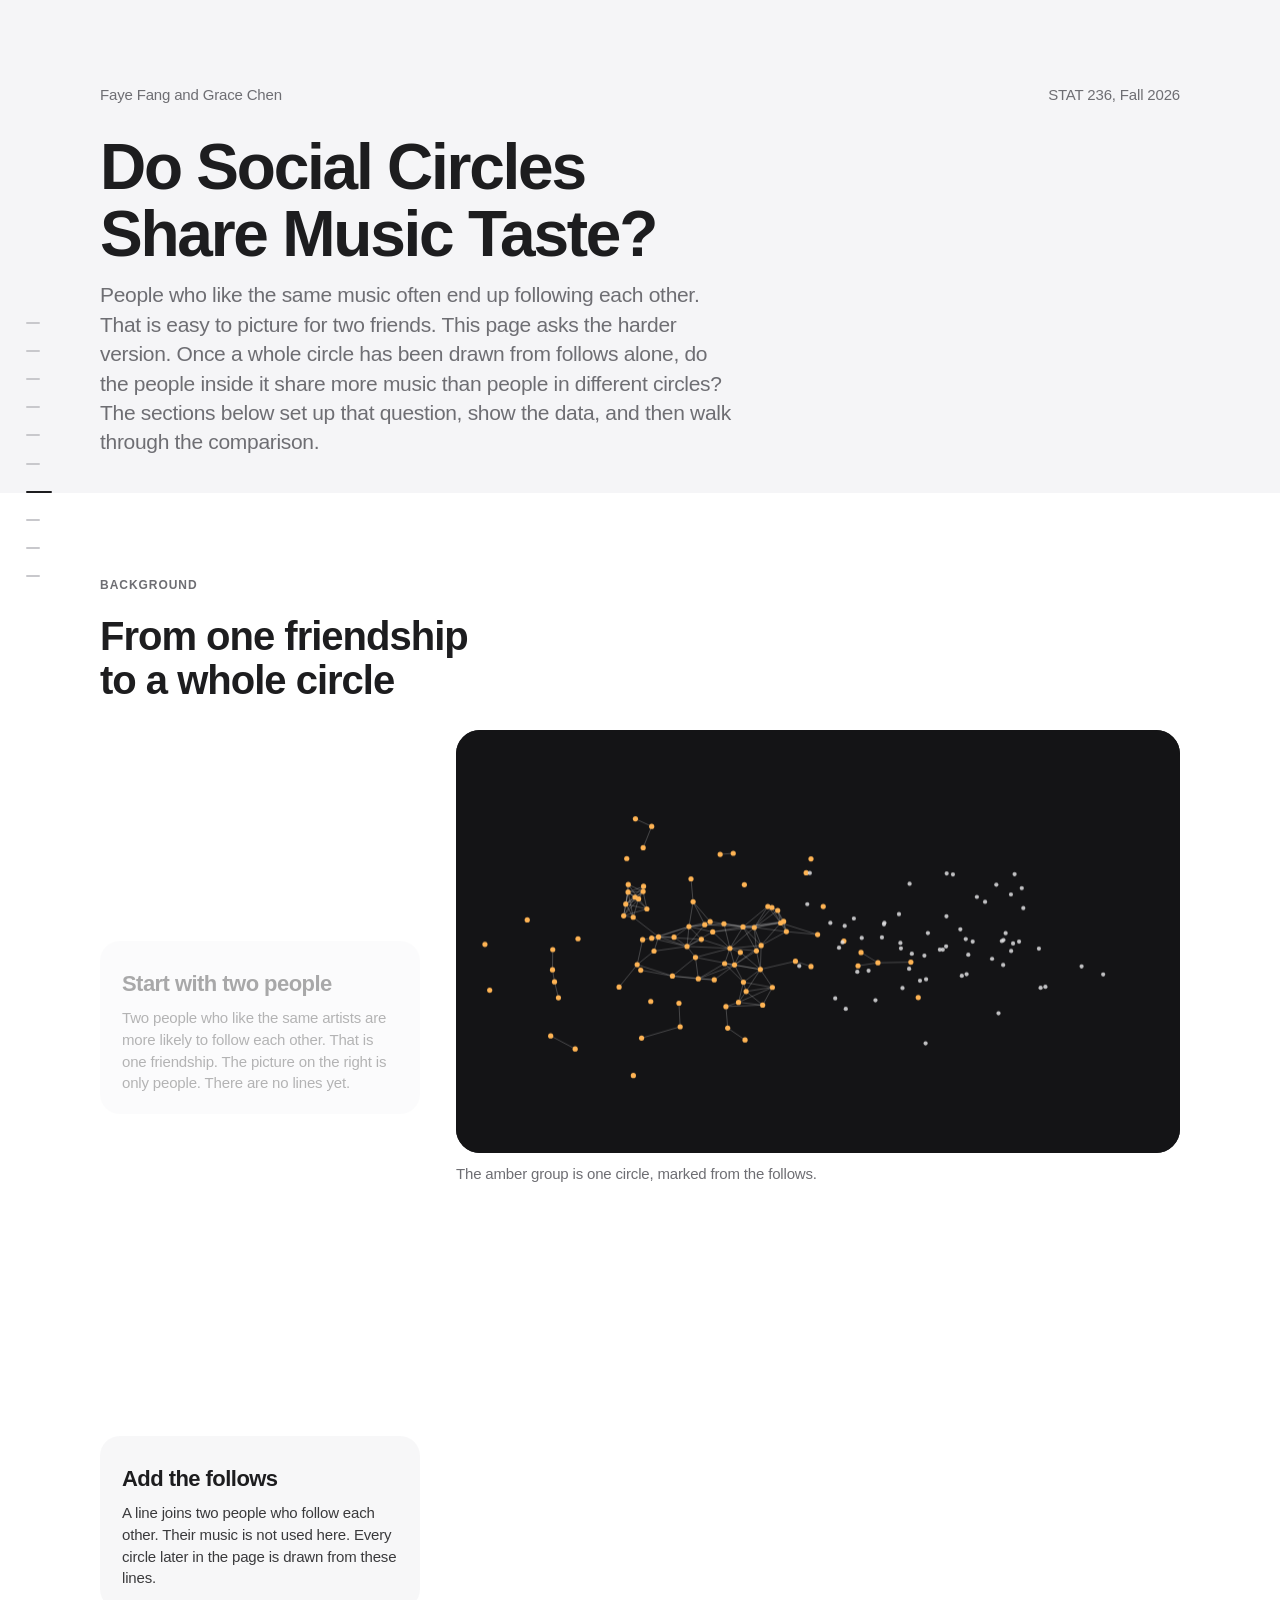
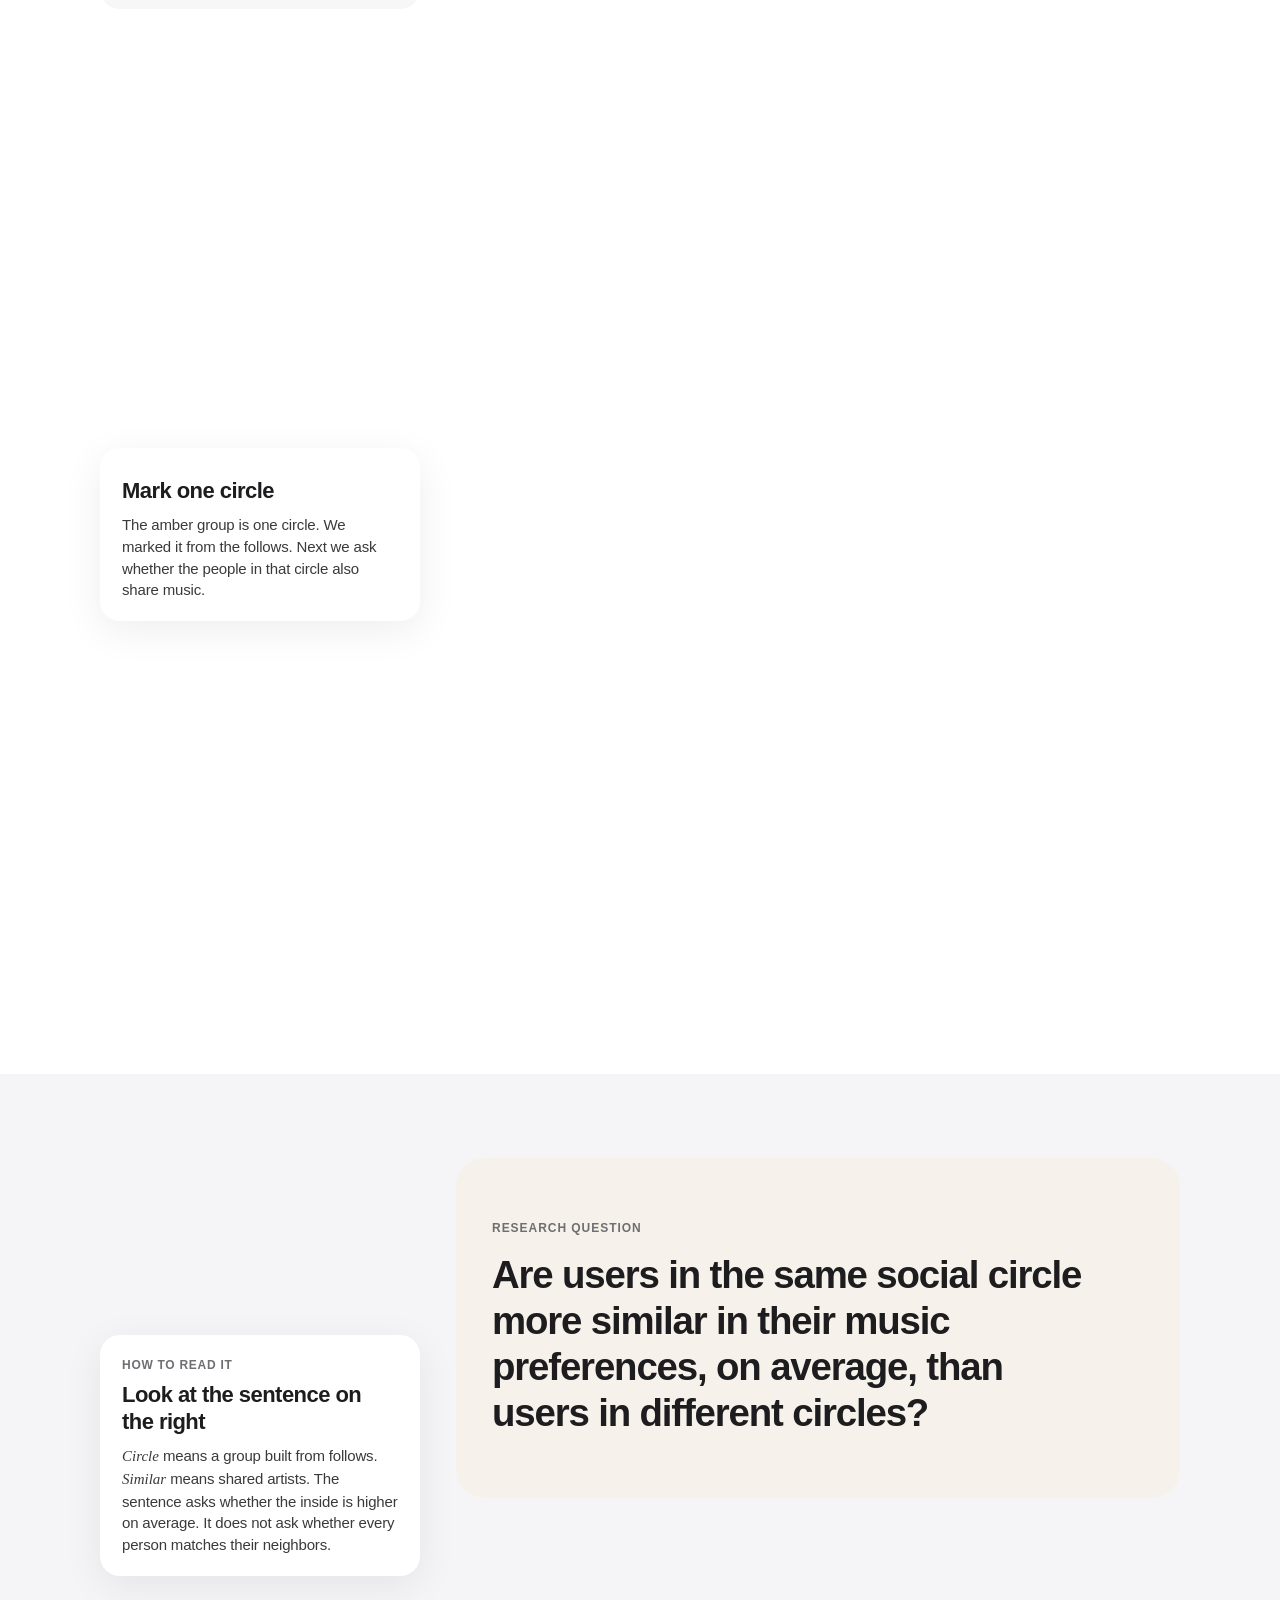
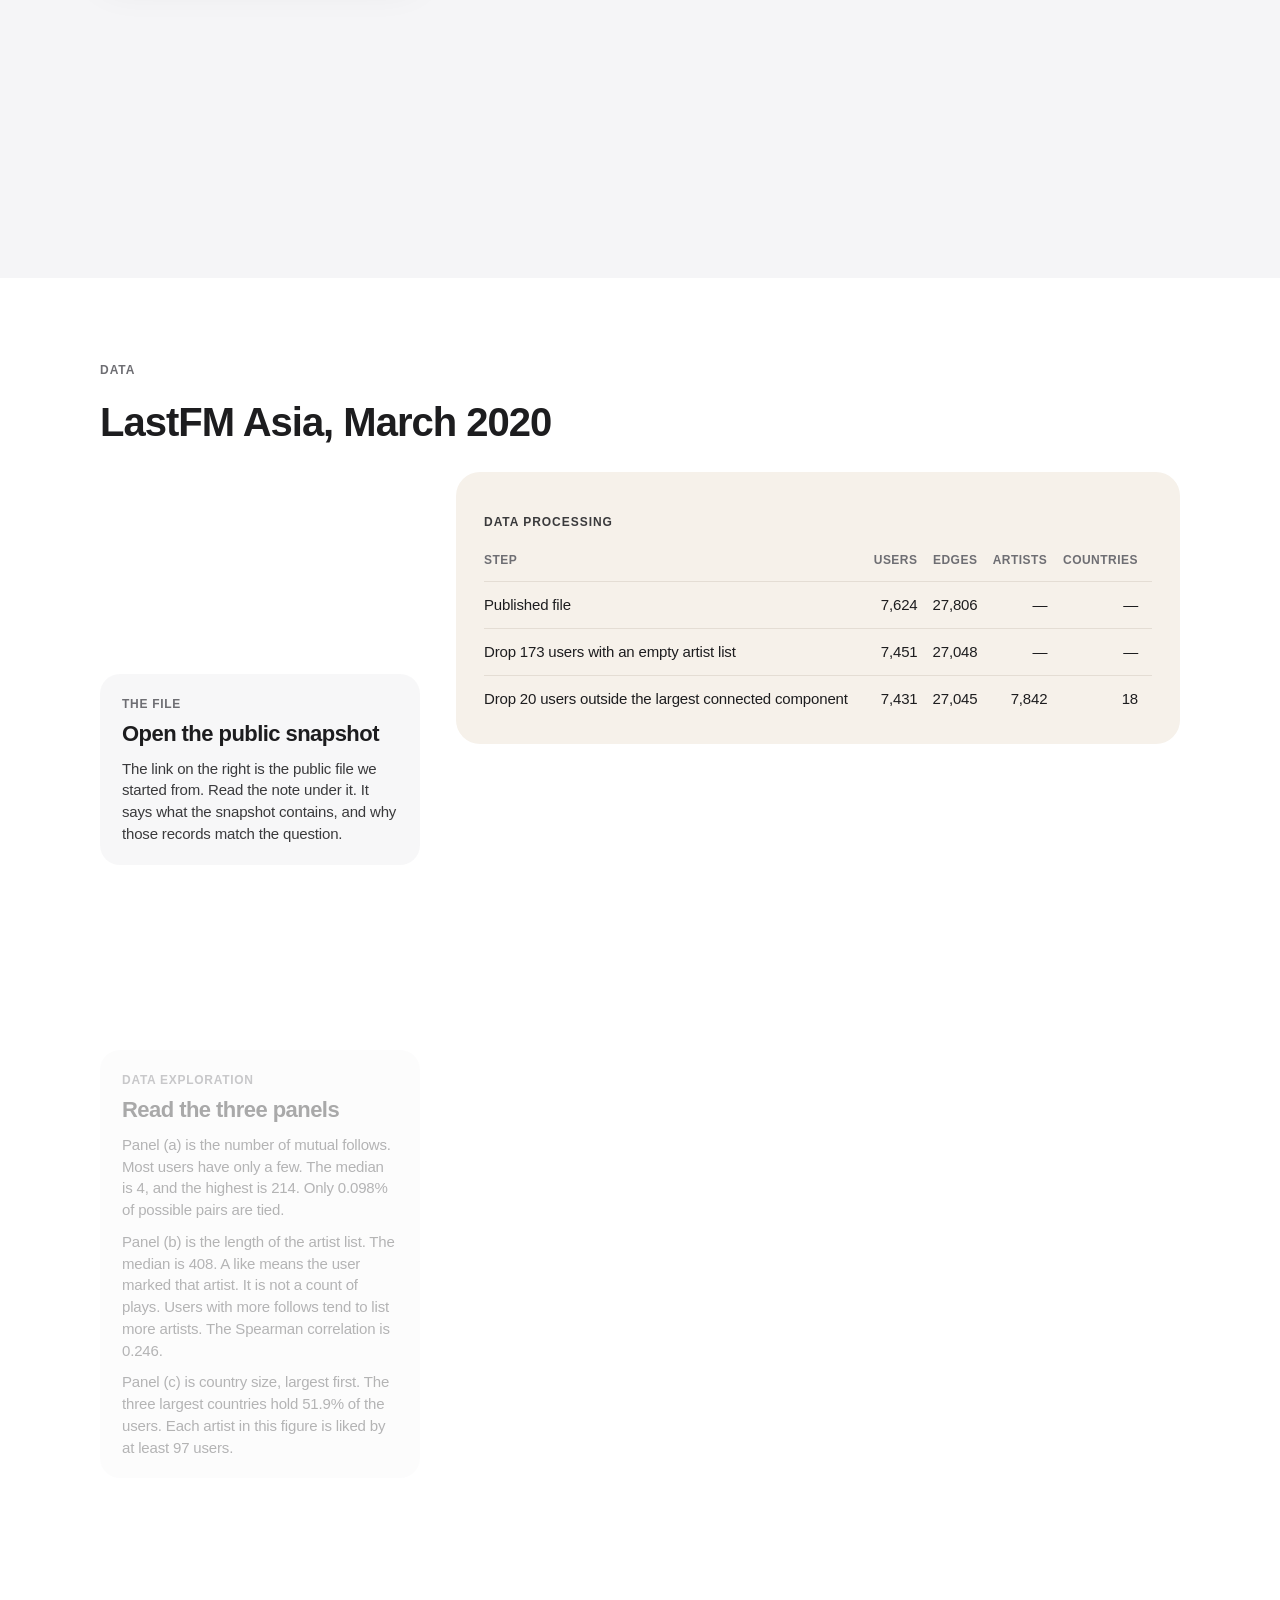
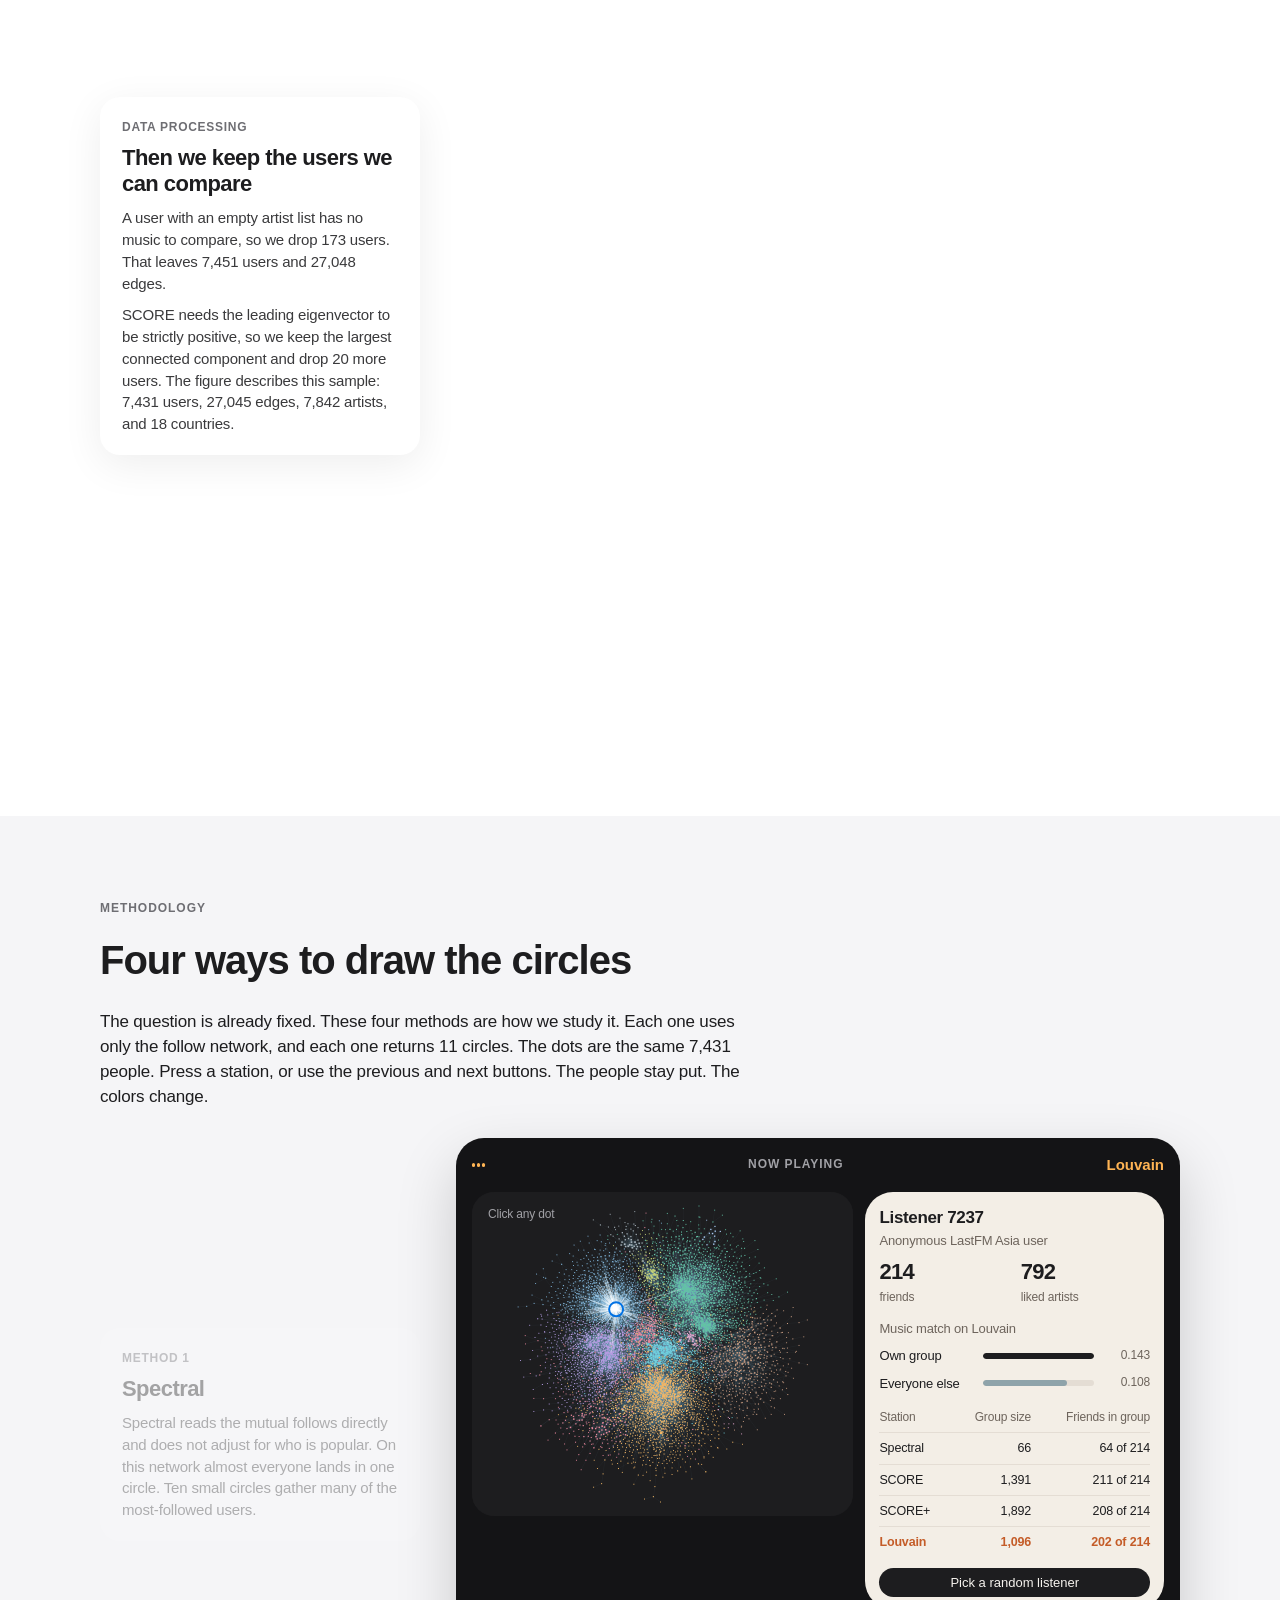
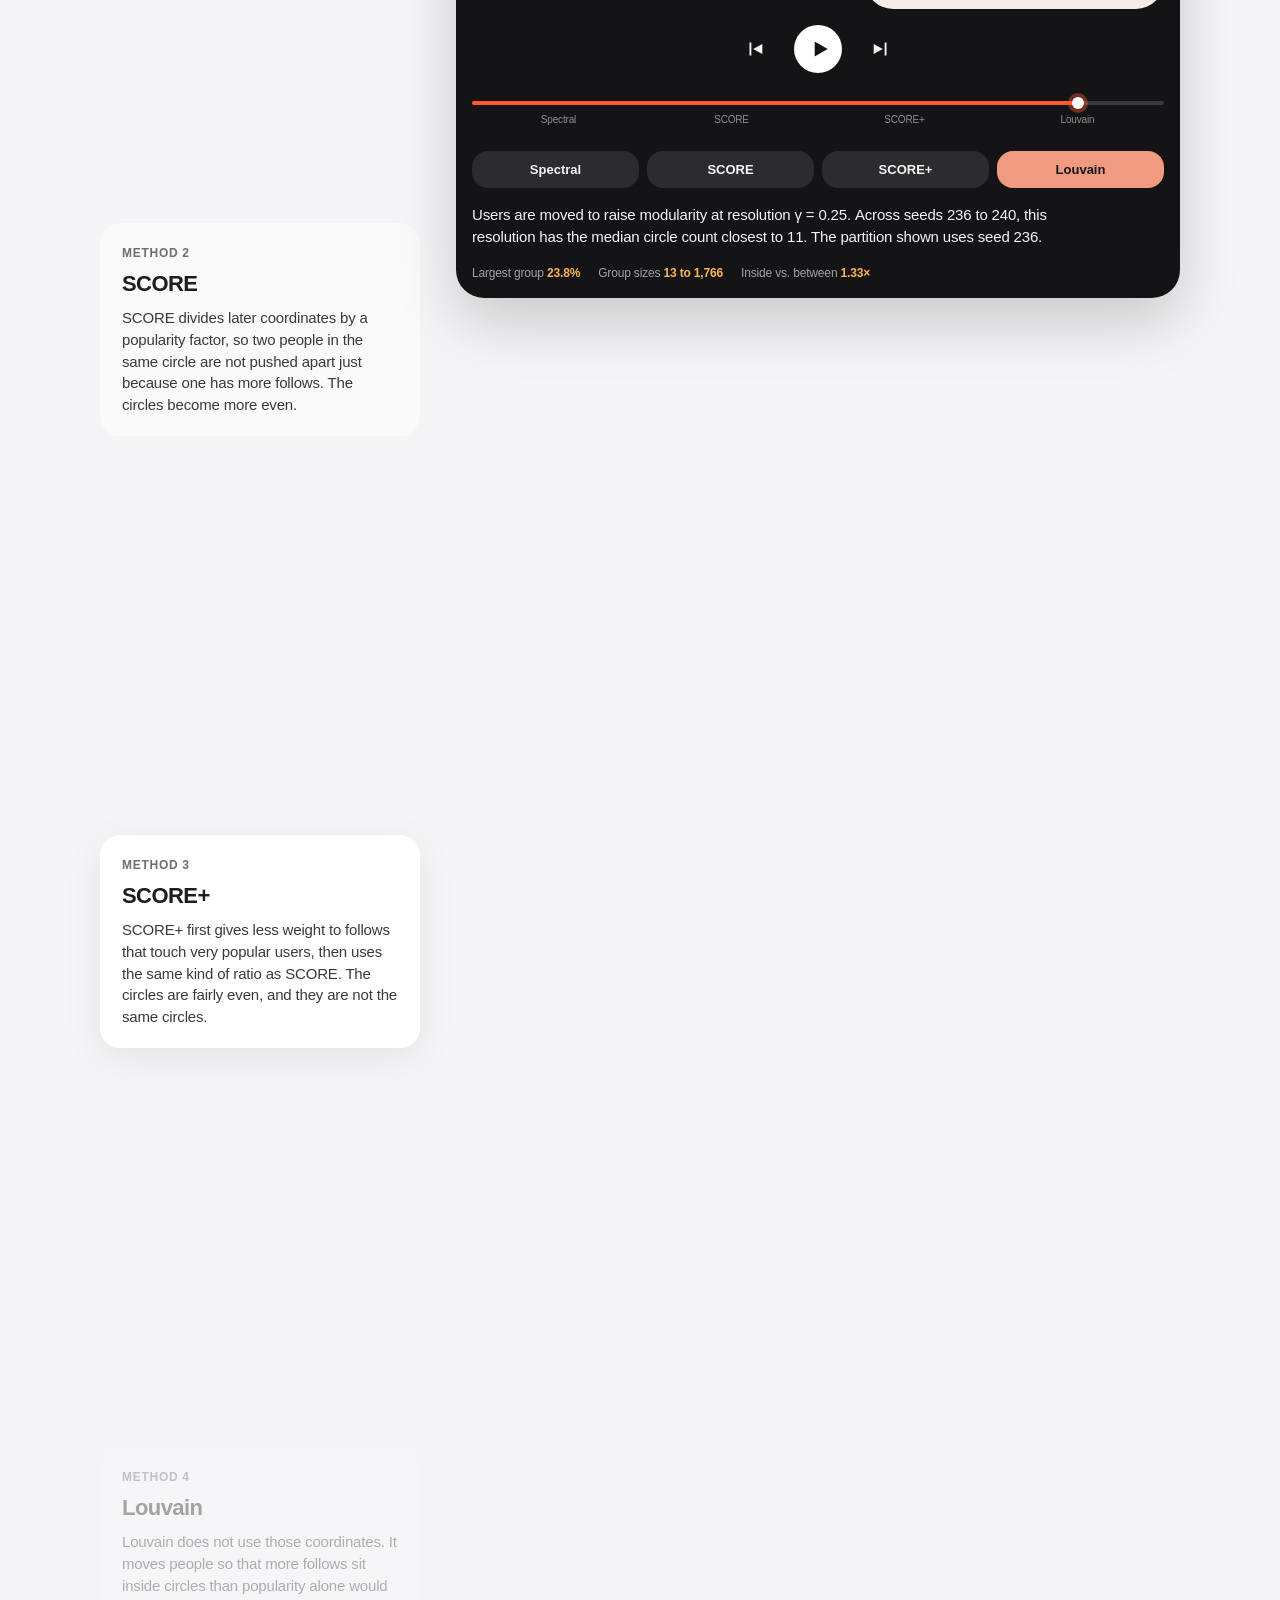
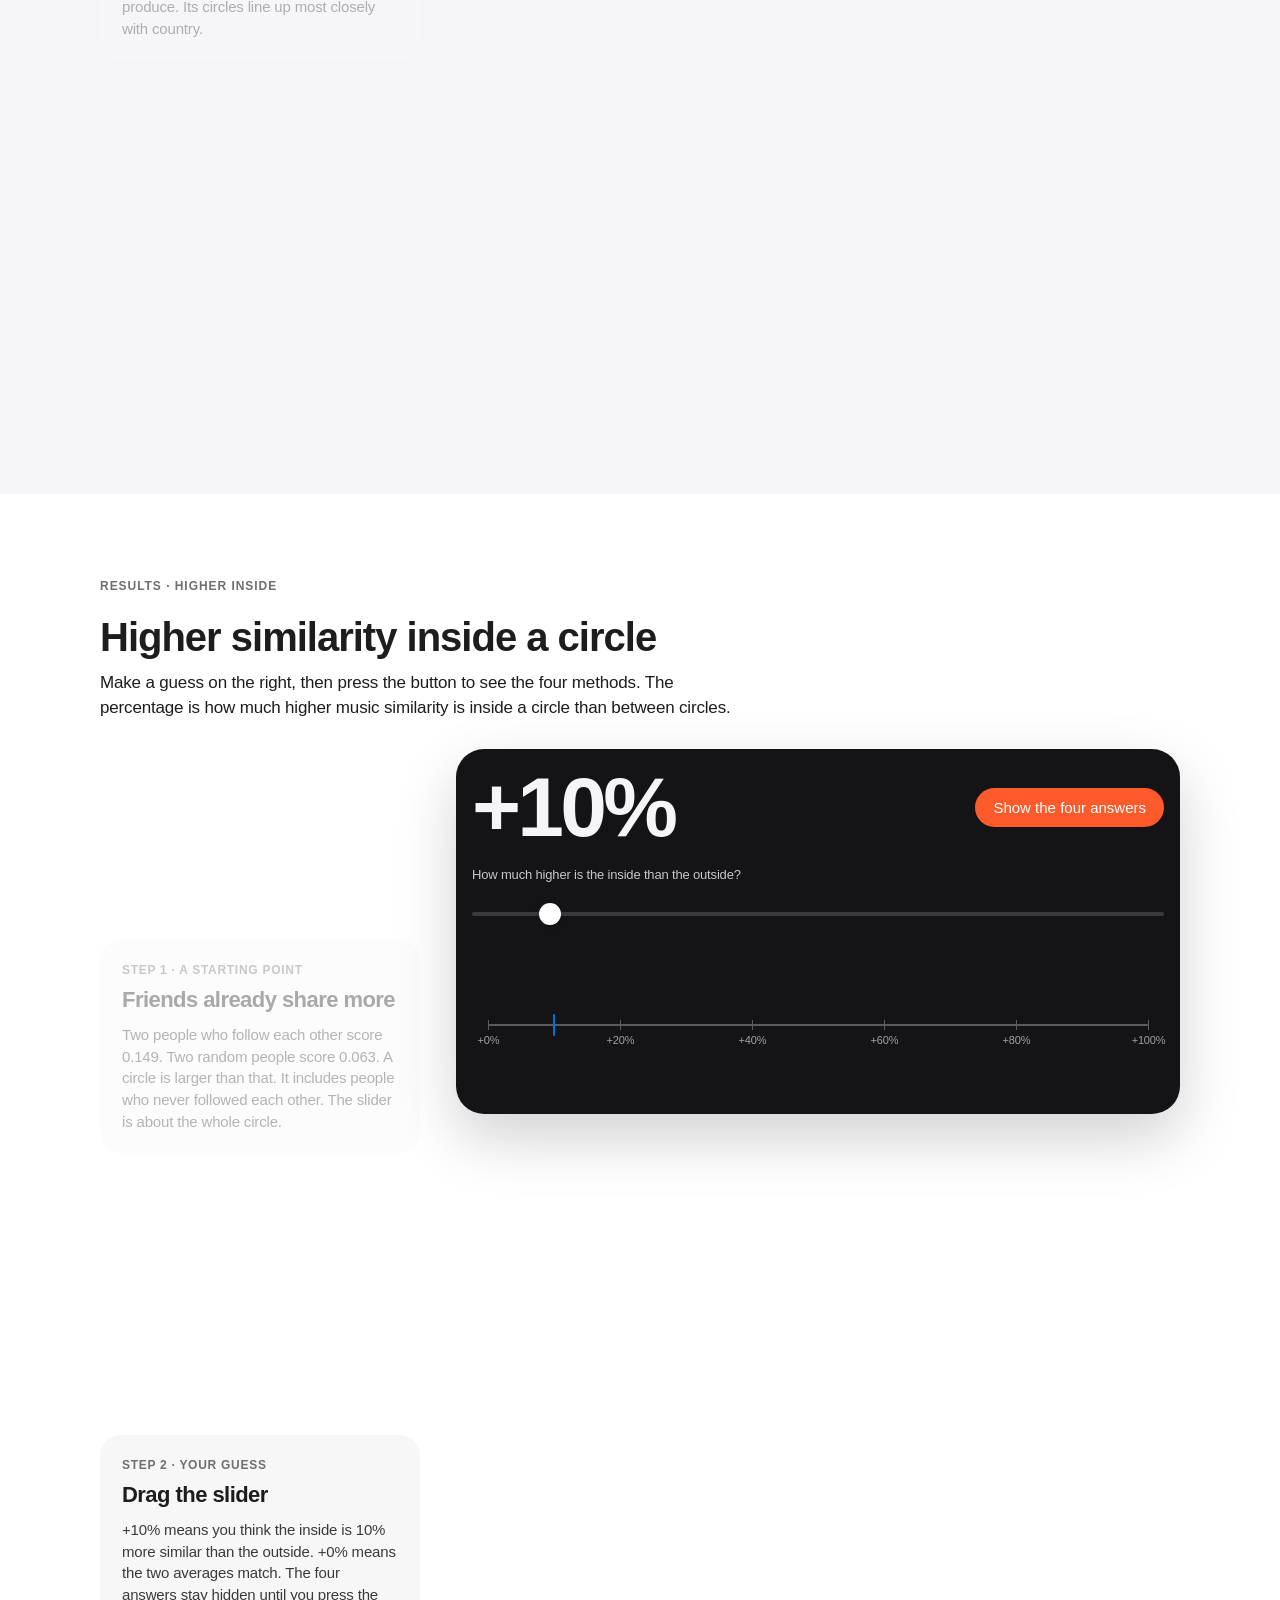
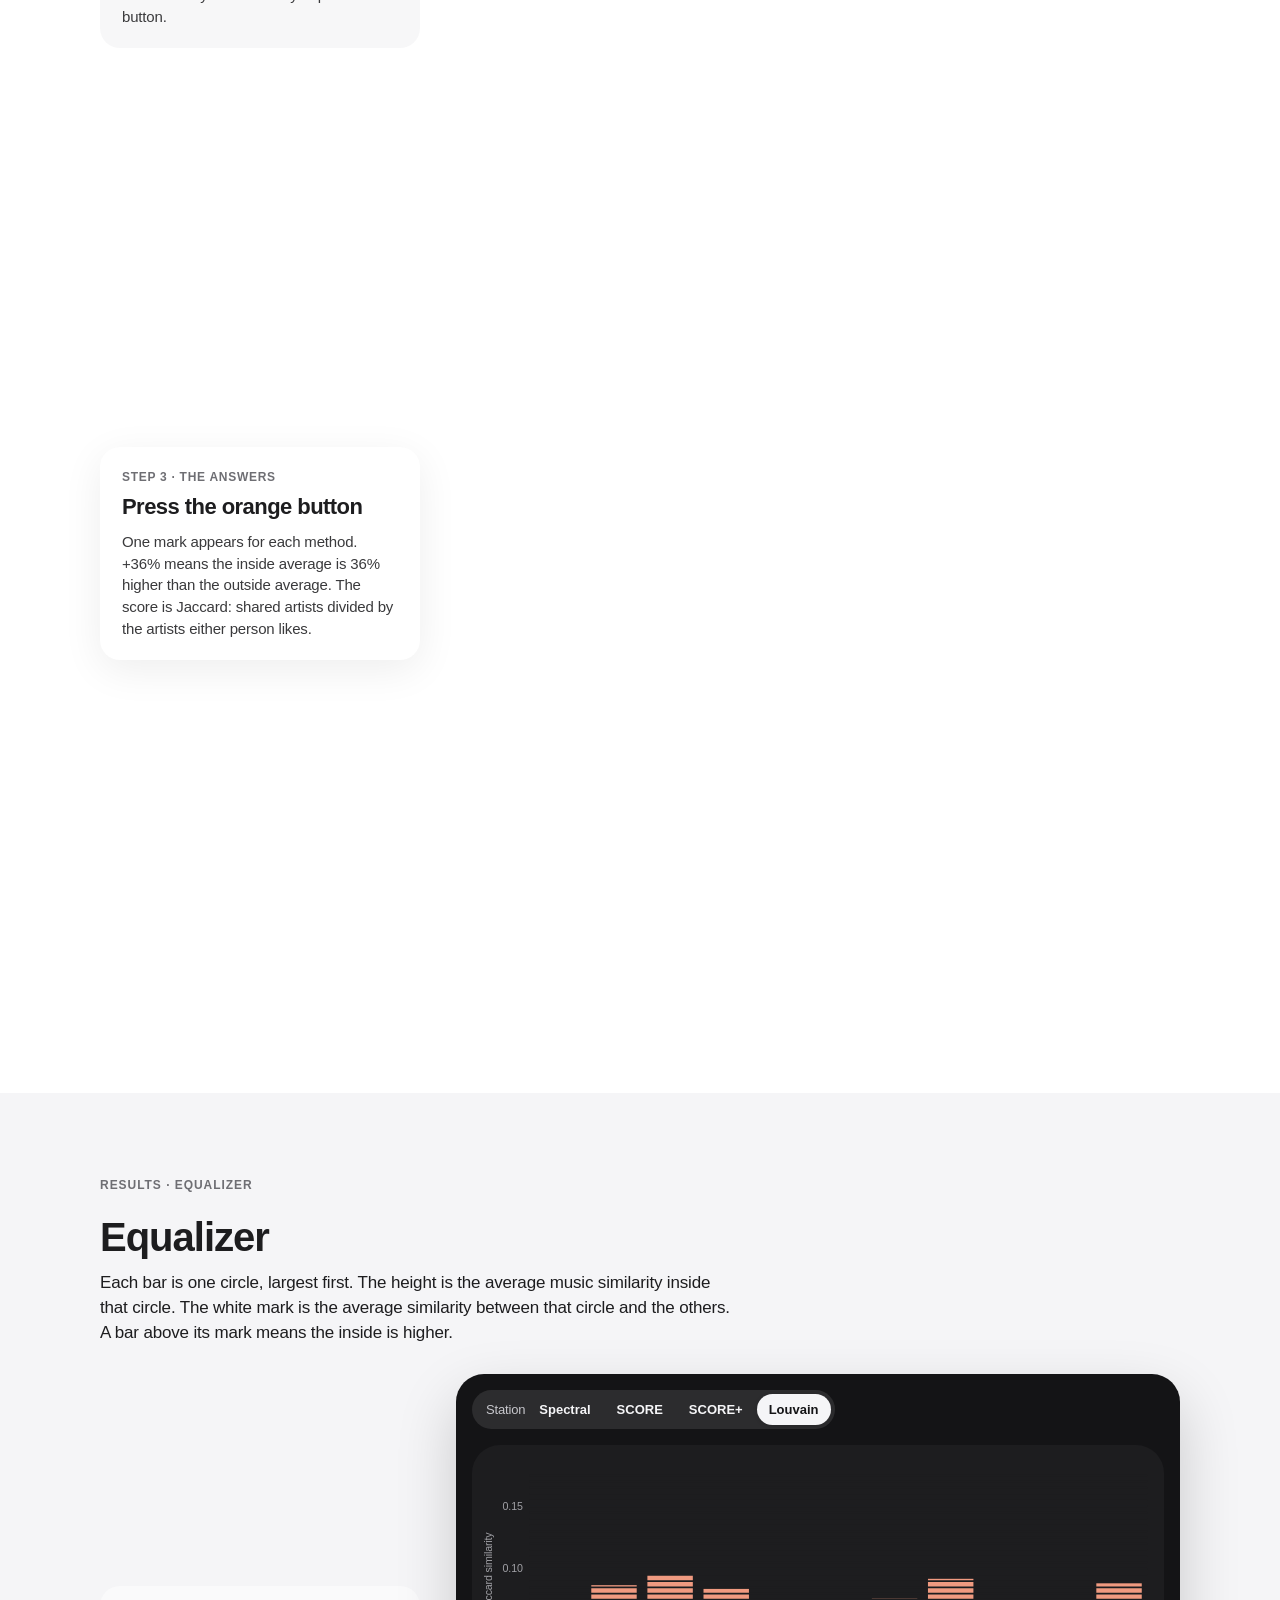
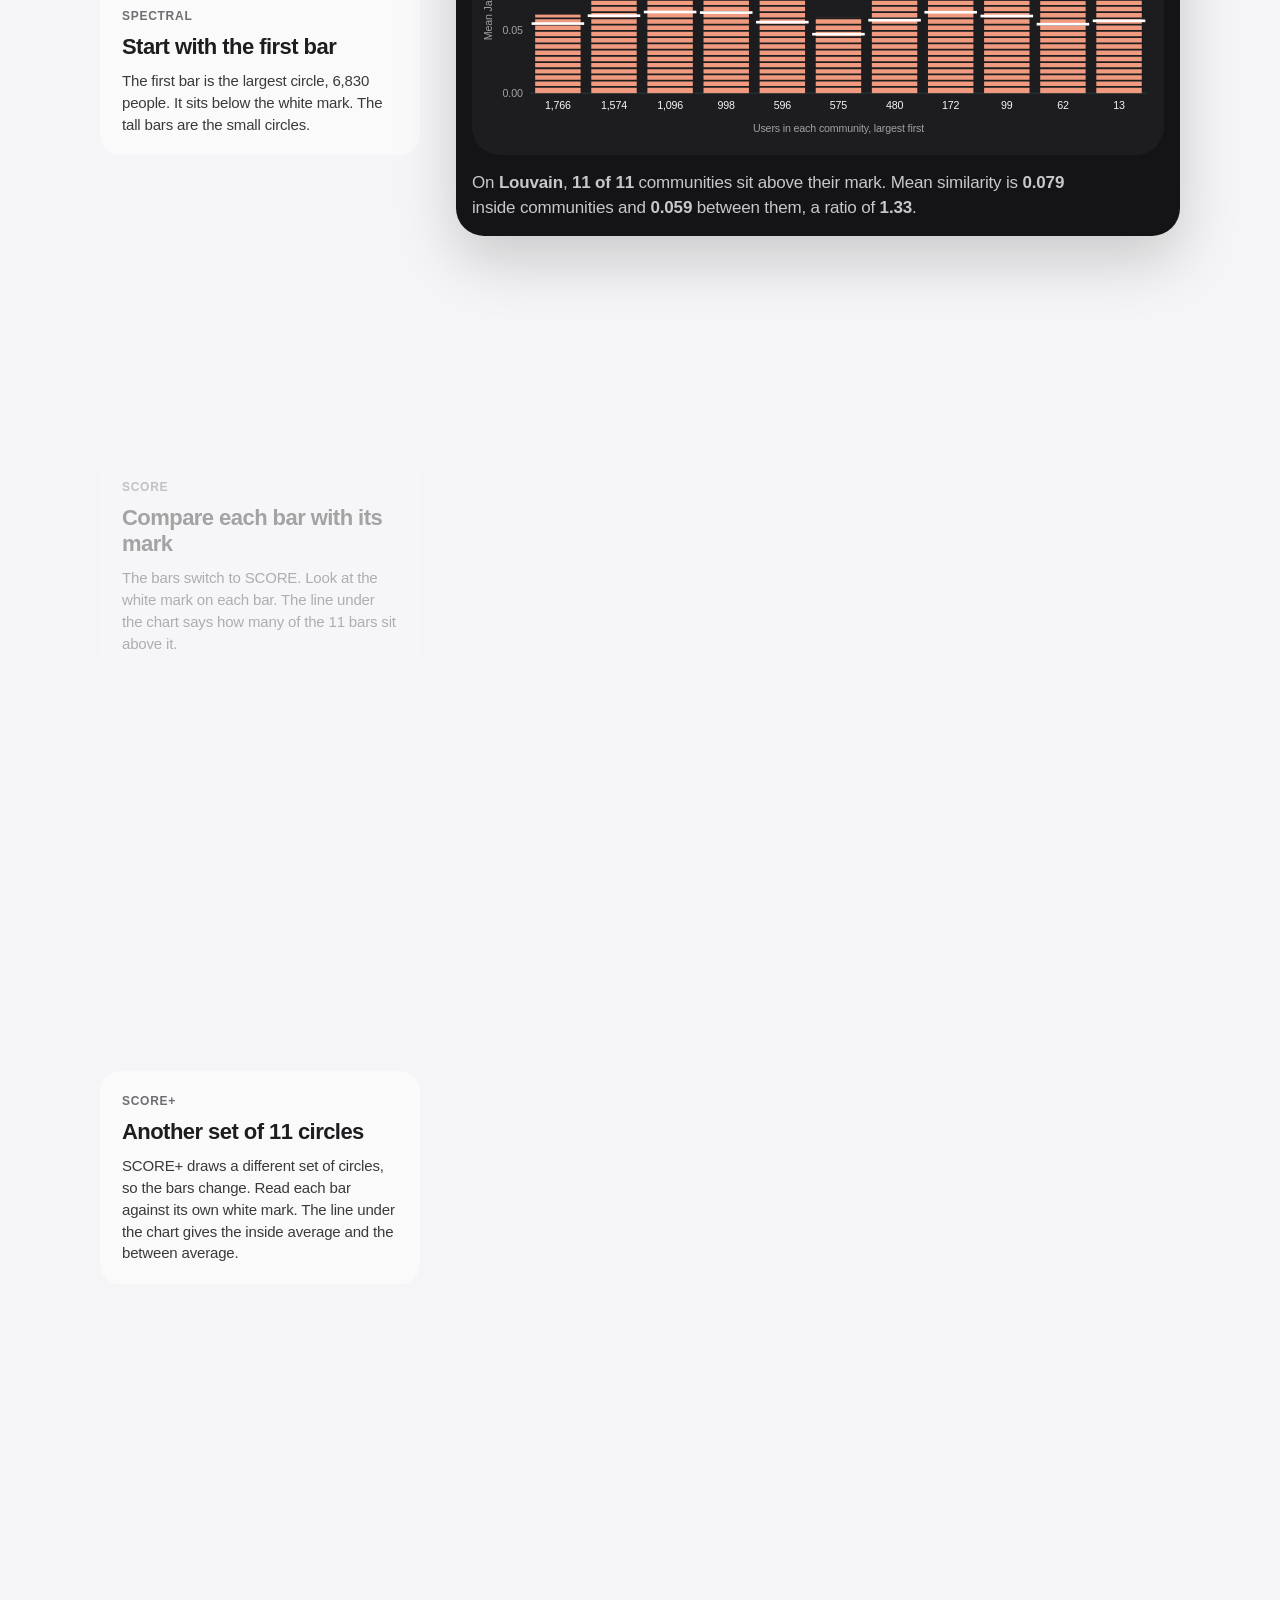
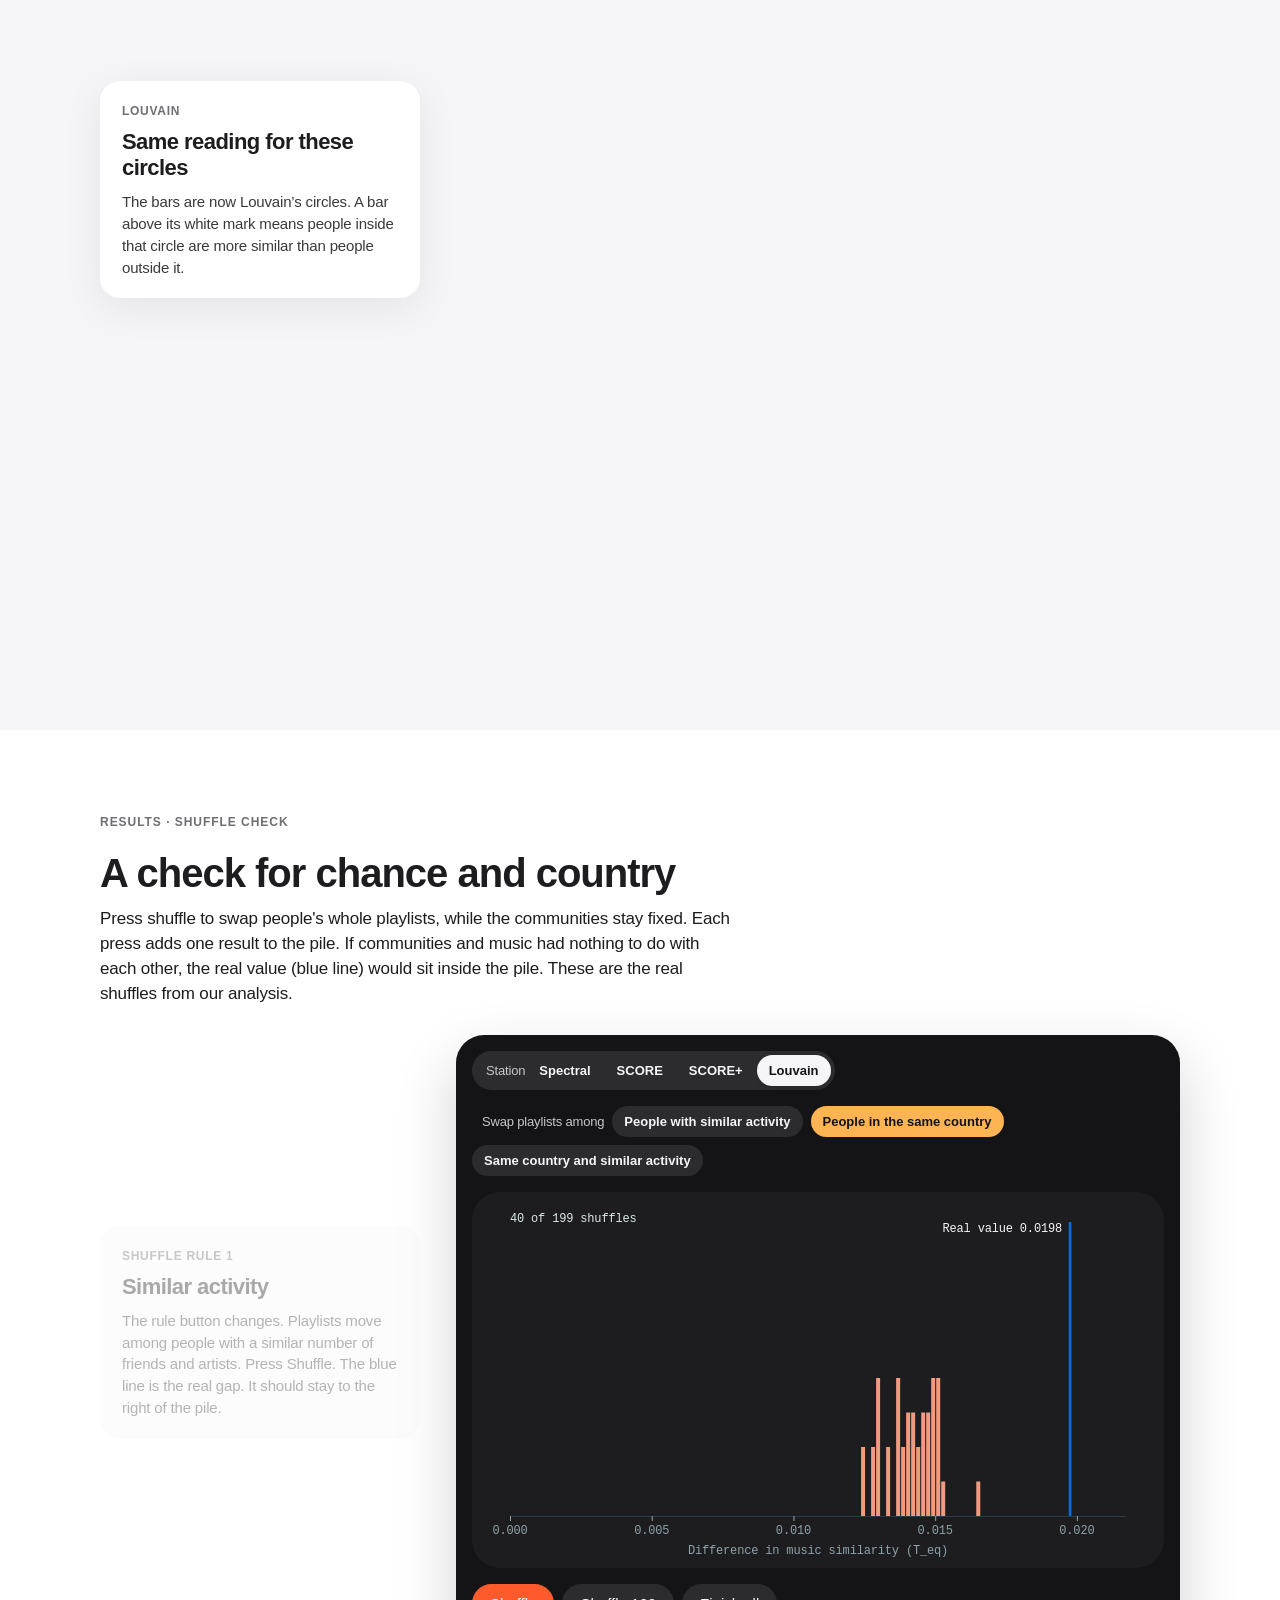
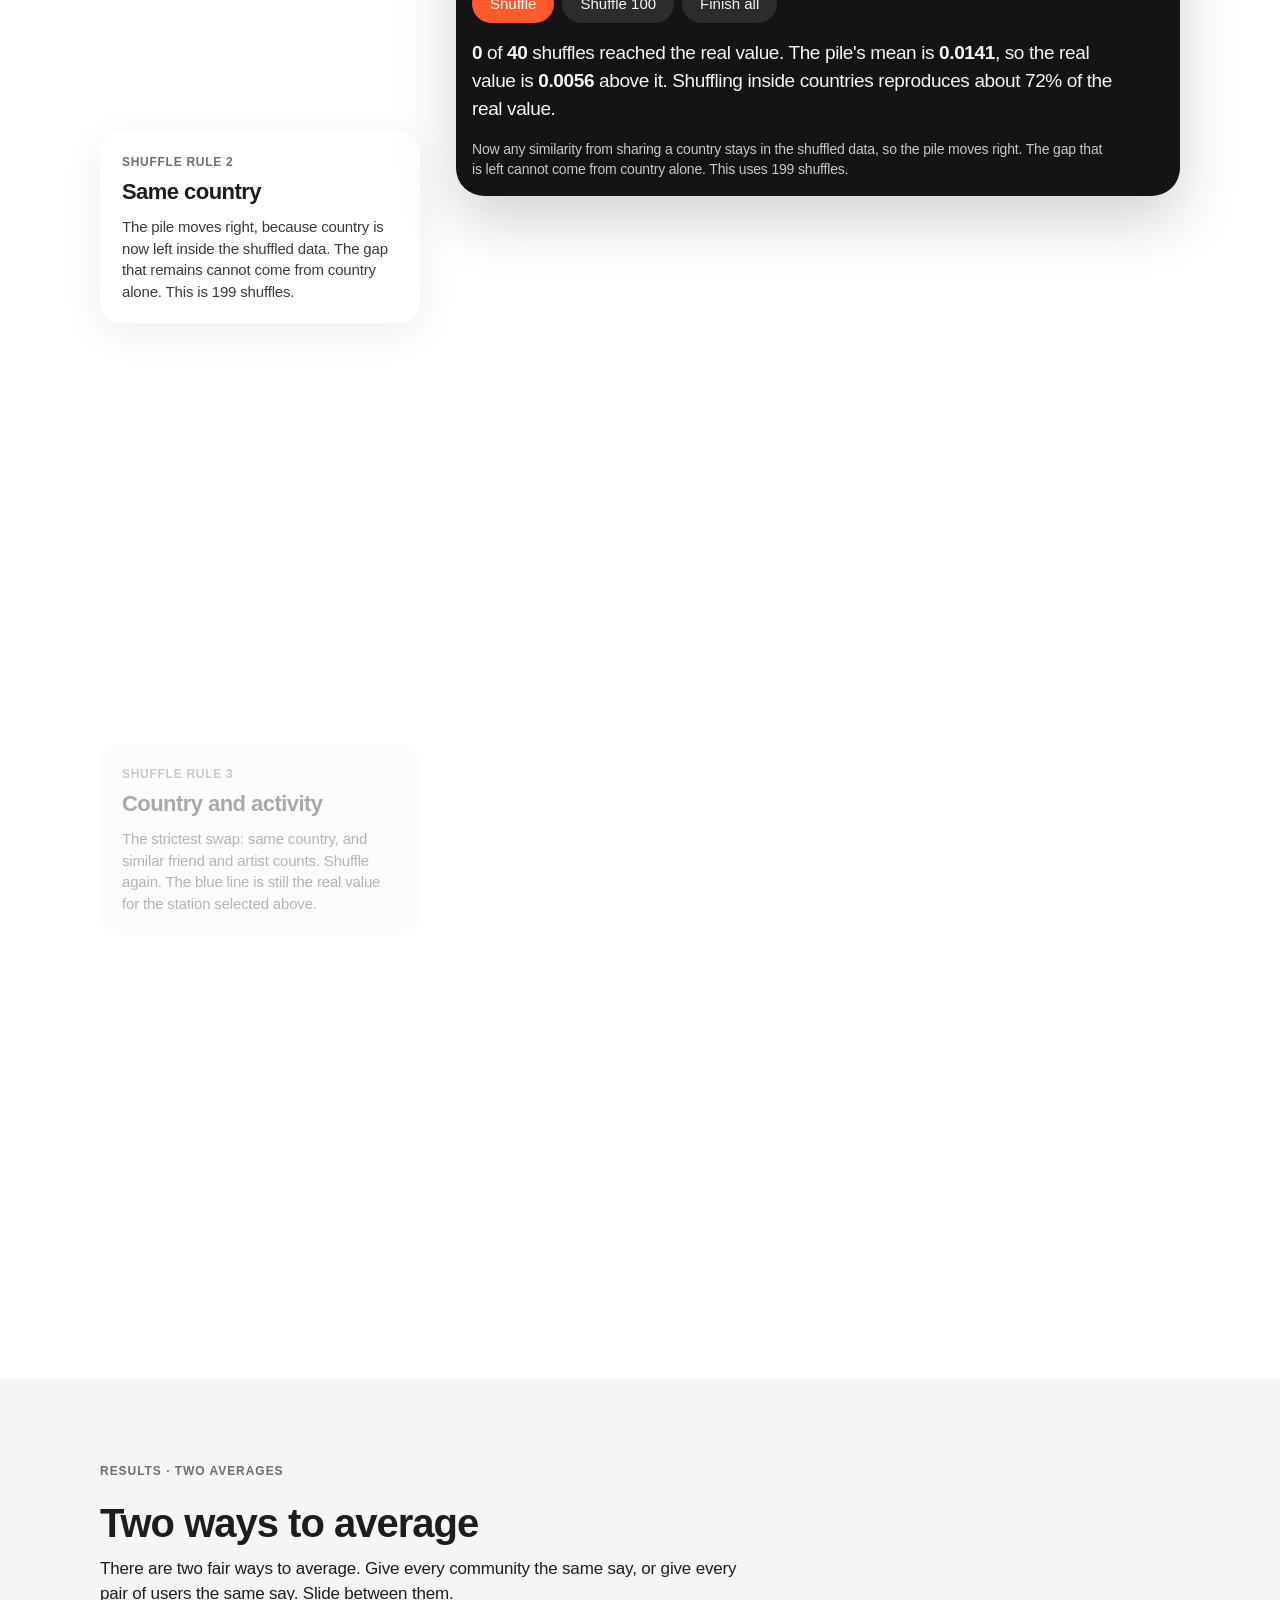
==== commit 465fa735: "Sync current website and project documentation" ====
--- a/html/index.html
+++ b/html/index.html
@@ -13,7 +13,7 @@
   <div class="byline"><span>Faye Fang and Grace Chen</span><span>STAT 236, Fall 2026</span></div>
   <div class="head">
     <h1 id="title">Do Social Circles Share Music Taste?</h1>
-    <p class="lede">Two people who like the same artists are more likely to follow each other. A whole circle is a harder question. On LastFM Asia we draw the circles from follows alone, then look at the music. Spectral clustering, SCORE, SCORE+, and Louvain each draw those circles differently, and the page is a way to see what that changes.</p>
+    <p class="lede">People who like the same music often end up following each other. That is easy to picture for two friends. This page asks the harder version. Once a whole circle has been drawn from follows alone, do the people inside it share more music than people in different circles? The sections below set up that question, show the data, and then walk through the comparison.</p>
   </div>
 </section>
 
@@ -26,20 +26,20 @@
     <div class="scrolly-steps">
       <article class="step" data-sketch="0">
         <div class="step-card">
-          <h3>Two friends, one taste</h3>
-          <p>If you and a friend like the same artists, you are more likely to follow each other. That story is easy. It is about two people.</p>
+          <h3>Start with two people</h3>
+          <p>Two people who like the same artists are more likely to follow each other. That is one friendship. The picture on the right is only people. There are no lines yet.</p>
         </div>
       </article>
       <article class="step" data-sketch="1">
         <div class="step-card">
-          <h3>Just the follows</h3>
-          <p>A line means two people follow each other. We have not looked at their playlists. The map is only who is connected to whom.</p>
+          <h3>Add the follows</h3>
+          <p>A line joins two people who follow each other. Their music is not used here. Every circle later in the page is drawn from these lines.</p>
         </div>
       </article>
       <article class="step" data-sketch="2">
         <div class="step-card">
-          <h3>Then a circle appears</h3>
-          <p>Some people sit in a cluster. That cluster is a circle, and it was drawn without their music. The music comes after, as a question, not as an ingredient.</p>
+          <h3>Mark one circle</h3>
+          <p>The amber group is one circle. We marked it from the follows. Next we ask whether the people in that circle also share music.</p>
         </div>
       </article>
     </div>
@@ -55,9 +55,9 @@
     <div class="scrolly-steps">
       <article class="step" data-q="0">
         <div class="step-card">
-          <div class="step-n">Research question</div>
-          <h3>The only question</h3>
-          <p>Everything after this card is an attempt to answer it. The circles are already fixed before any playlist is opened.</p>
+          <div class="step-n">How to read it</div>
+          <h3>Look at the sentence on the right</h3>
+          <p><span class="term">Circle</span> means a group built from follows. <span class="term">Similar</span> means shared artists. The sentence asks whether the inside is higher on average. It does not ask whether every person matches their neighbors.</p>
         </div>
       </article>
     </div>
@@ -72,76 +72,95 @@
   </div>
   <div class="scrolly" data-scrolly>
     <div class="scrolly-steps">
-      <article class="step" data-clean="0">
-        <div class="step-card">
-          <div class="step-n">The snapshot</div>
-          <h3>7,624 users</h3>
-          <p>A public snapshot. Each user has liked artists and an anonymized country. A tie is a mutual follow. The published network has 27,806 edges.</p>
-        </div>
-      </article>
-      <article class="step" data-clean="1">
-        <div class="step-card">
-          <div class="step-n">Empty lists</div>
-          <h3>173 users leave</h3>
-          <p>A user with no artists cannot be compared. Dropping them leaves 7,451 users and 27,048 edges.</p>
-        </div>
-      </article>
-      <article class="step" data-clean="2">
-        <div class="step-card">
-          <div class="step-n">One component</div>
-          <h3>The sample we analyze</h3>
-          <p>SCORE needs a strictly positive leading eigenvector, so 20 users outside the largest connected component are dropped. 7,431 users, 27,045 edges, 7,842 artists, 18 countries.</p>
-        </div>
-      </article>
-      <article class="step" data-clean="3">
-        <div class="step-card">
-          <div class="step-n">What a user looks like</div>
-          <h3>A few people have many follows</h3>
-          <p>The median user has 4 follows. The most has 214. Only 0.098% of possible pairs are tied. Follows and list length move together, Spearman 0.246. A like is a mark, not how often someone listens.</p>
-        </div>
-      </article>
-    </div>
-    <div class="scrolly-graphic frame">
-      <canvas id="cleanCanvas" width="720" height="420" role="img" aria-label="How the LastFM Asia sample is formed."></canvas>
-      <p class="frame-note" id="cleanNote"></p>
+      <article class="step" data-shot="0">
+        <div class="step-card">
+          <div class="step-n">The file</div>
+          <h3>Open the public snapshot</h3>
+          <p>The link on the right is the public file we started from. Read the note under it. It says what the snapshot contains, and why those records match the question.</p>
+        </div>
+      </article>
+      <article class="step" data-shot="1">
+        <div class="step-card">
+          <div class="step-n">Data exploration</div>
+          <h3>Read the three panels</h3>
+          <p>Panel (a) is the number of mutual follows. Most users have only a few. The median is 4, and the highest is 214. Only 0.098% of possible pairs are tied.</p>
+          <p>Panel (b) is the length of the artist list. The median is 408. A like means the user marked that artist. It is not a count of plays. Users with more follows tend to list more artists. The Spearman correlation is 0.246.</p>
+          <p>Panel (c) is country size, largest first. The three largest countries hold 51.9% of the users. Each artist in this figure is liked by at least 97 users.</p>
+        </div>
+      </article>
+      <article class="step" data-shot="2">
+        <div class="step-card">
+          <div class="step-n">Data processing</div>
+          <h3>Then we keep the users we can compare</h3>
+          <p>A user with an empty artist list has no music to compare, so we drop 173 users. That leaves 7,451 users and 27,048 edges.</p>
+          <p>SCORE needs the leading eigenvector to be strictly positive, so we keep the largest connected component and drop 20 more users. The figure describes this sample: 7,431 users, 27,045 edges, 7,842 artists, and 18 countries.</p>
+        </div>
+      </article>
+    </div>
+    <div class="scrolly-graphic frame" id="dataStage">
+      <div class="shot" data-shot-panel="0">
+        <p class="shot-kicker">Dataset</p>
+        <a class="shot-link" href="https://snap.stanford.edu/data/feather-lastfm-social.html">LastFM Asia social network, SNAP</a>
+        <p>Rozemberczki and Sarkar, 2020. A March 2020 snapshot from the public API. Each user has mutual follows, a list of liked artists, and an anonymized country. If two users follow each other, that pair is a tie. The published file has 7,624 users and 27,806 mutual follows.</p>
+        <p>The same users carry both records, so the file matches the question. Follows can draw the circles. Artist lists can compare the music afterward. Country stays out of the grouping and is kept for a separate check.</p>
+      </div>
+      <figure class="shot" data-shot-panel="1" hidden>
+        <div class="shot-frame">
+          <img src="figures/data_summary.png" alt="Three panels: degree distribution, liked artists per user, and country size.">
+        </div>
+        <figcaption>(a) How many users have at least this many follows. (b) Artists per user. The dashed line is the median, 408. (c) Users per country, largest first.</figcaption>
+      </figure>
+      <div class="shot" data-shot-panel="2" hidden>
+        <p class="shot-kicker">Data processing</p>
+        <table class="process">
+          <thead>
+            <tr><th>Step</th><th>Users</th><th>Edges</th><th>Artists</th><th>Countries</th></tr>
+          </thead>
+          <tbody>
+            <tr><td>Published file</td><td>7,624</td><td>27,806</td><td>—</td><td>—</td></tr>
+            <tr><td>Drop 173 users with an empty artist list</td><td>7,451</td><td>27,048</td><td>—</td><td>—</td></tr>
+            <tr><td>Drop 20 users outside the largest connected component</td><td>7,431</td><td>27,045</td><td>7,842</td><td>18</td></tr>
+          </tbody>
+        </table>
+      </div>
     </div>
   </div>
 </section>
 
 <section class="unit" id="circles" aria-labelledby="circles-title">
   <div class="head">
-    <div class="track">Groupings</div>
-    <h2 id="circles-title">The same people, four rules</h2>
-  </div>
-  <p>Each dot is one of the 7,431 users. The position comes from the follows. Press a station, or use the previous and next buttons. The dots stay put. Only the colors change, because each rule puts the same people into different circles.</p>
+    <div class="track">Methodology</div>
+    <h2 id="circles-title">Four ways to draw the circles</h2>
+  </div>
+  <p>The question is already fixed. These four methods are how we study it. Each one uses only the follow network, and each one returns 11 circles. The dots are the same 7,431 people. Press a station, or use the previous and next buttons. The people stay put. The colors change.</p>
   <div class="scrolly" data-scrolly>
     <div class="scrolly-steps">
       <article class="step" data-station="Spectral">
         <div class="step-card">
-          <div class="step-n">Station 1 · Spectral</div>
-          <h3>No correction for popularity</h3>
-          <p>The dial moves to Spectral. Nearly everyone lands in one giant group, and ten small groups form around popular users.</p>
+          <div class="step-n">Method 1</div>
+          <h3>Spectral</h3>
+          <p>Spectral reads the mutual follows directly and does not adjust for who is popular. On this network almost everyone lands in one circle. Ten small circles gather many of the most-followed users.</p>
         </div>
       </article>
       <article class="step" data-station="SCORE">
         <div class="step-card">
-          <div class="step-n">Station 2 · SCORE</div>
-          <h3>Divide out popularity</h3>
-          <p>The same people, recolored. SCORE uses a ratio, so the groups become far more even and the map shows clear regions.</p>
+          <div class="step-n">Method 2</div>
+          <h3>SCORE</h3>
+          <p>SCORE divides later coordinates by a popularity factor, so two people in the same circle are not pushed apart just because one has more follows. The circles become more even.</p>
         </div>
       </article>
       <article class="step" data-station="SCORE+">
         <div class="step-card">
-          <div class="step-n">Station 3 · SCORE+</div>
-          <h3>Turn popular links down first</h3>
-          <p>SCORE+ first scales down the links of popular users, then uses ratios too. The groups are fairly even, and they are not the same groups as SCORE.</p>
+          <div class="step-n">Method 3</div>
+          <h3>SCORE+</h3>
+          <p>SCORE+ first gives less weight to follows that touch very popular users, then uses the same kind of ratio as SCORE. The circles are fairly even, and they are not the same circles.</p>
         </div>
       </article>
       <article class="step" data-station="Louvain">
         <div class="step-card">
-          <div class="step-n">Station 4 · Louvain</div>
-          <h3>No eigenvectors</h3>
-          <p>Louvain moves people between groups to get more links inside each one. Its groups are the closest match to country.</p>
+          <div class="step-n">Method 4</div>
+          <h3>Louvain</h3>
+          <p>Louvain does not use those coordinates. It moves people so that more follows sit inside circles than popularity alone would produce. Its circles line up most closely with country.</p>
         </div>
       </article>
     </div>
@@ -175,39 +194,40 @@
 
 <section class="unit" id="gap" aria-labelledby="t1">
   <div class="head">
-    <div class="track">Track 1 · Your guess</div>
-    <h2 id="t1">How much more alike is a community?</h2>
+    <div class="track">Results · Higher inside</div>
+    <h2 id="t1">Higher similarity inside a circle</h2>
+    <p>Make a guess on the right, then press the button to see the four methods. The percentage is how much higher music similarity is inside a circle than between circles.</p>
   </div>
   <div class="scrolly" data-scrolly>
     <div class="scrolly-steps">
       <article class="step">
         <div class="step-card">
-          <div class="step-n">Before you guess</div>
-          <h3>Friends are already alike</h3>
-          <p>Two users who follow each other have a music similarity of 0.149. Two random users have 0.063. Many people placed in one community never connected.</p>
+          <div class="step-n">Step 1 · A starting point</div>
+          <h3>Friends already share more</h3>
+          <p>Two people who follow each other score 0.149. Two random people score 0.063. A circle is larger than that. It includes people who never followed each other. The slider is about the whole circle.</p>
         </div>
       </article>
       <article class="step">
         <div class="step-card">
-          <div class="step-n">The slider</div>
-          <h3>Drag your guess</h3>
-          <p>The question is the community itself. How much higher is similarity inside a community than between communities? The blue mark is your guess.</p>
+          <div class="step-n">Step 2 · Your guess</div>
+          <h3>Drag the slider</h3>
+          <p>+10% means you think the inside is 10% more similar than the outside. +0% means the two averages match. The four answers stay hidden until you press the button.</p>
         </div>
       </article>
       <article class="step">
         <div class="step-card">
-          <div class="step-n">Lock it in</div>
-          <h3>Four answers appear</h3>
-          <p>Press the blue button. One mark lands for each method. A ratio of 1.36 means the inside average is 36% higher. It does not mean people share 36% more artists.</p>
+          <div class="step-n">Step 3 · The answers</div>
+          <h3>Press the orange button</h3>
+          <p>One mark appears for each method. +36% means the inside average is 36% higher than the outside average. The score is Jaccard: shared artists divided by the artists either person likes.</p>
         </div>
       </article>
     </div>
     <div class="scrolly-graphic deck">
       <div class="controls" style="justify-content:space-between">
         <div class="guess-num" id="guessNum">+10%</div>
-        <button class="btn" id="lock" type="button">Lock in my guess</button>
-      </div>
-      <label class="ctl-label" for="guess">Drag to guess</label>
+        <button class="btn" id="lock" type="button">Show the four answers</button>
+      </div>
+      <label class="ctl-label" for="guess">How much higher is the inside than the outside?</label>
       <input type="range" id="guess" min="0" max="100" value="10">
       <div class="scale" id="scale"></div>
       <p class="answer" id="answer" hidden></p>
@@ -217,38 +237,38 @@
 
 <section class="unit" id="equalizer" aria-labelledby="t2">
   <div class="head">
-    <div class="track">Track 2 · Equalizer</div>
-    <h2 id="t2">Each bar is one community</h2>
-    <p>Bar height shows how similar people are inside that community. The white mark shows how similar they are to everyone in other communities. A bar above its mark means the group is a music circle.</p>
+    <div class="track">Results · Equalizer</div>
+    <h2 id="t2">Equalizer</h2>
+    <p>Each bar is one circle, largest first. The height is the average music similarity inside that circle. The white mark is the average similarity between that circle and the others. A bar above its mark means the inside is higher.</p>
   </div>
   <div class="scrolly" data-scrolly>
     <div class="scrolly-steps">
       <article class="step" data-station="Spectral">
         <div class="step-card">
-          <div class="step-n">Equalizer · Spectral</div>
-          <h3>The tall bars are the small groups</h3>
-          <p>Watch the bars restack. The tall ones are tiny groups around popular users. The first bar holds 6,830 people, and it sits below its mark.</p>
+          <div class="step-n">Spectral</div>
+          <h3>Start with the first bar</h3>
+          <p>The first bar is the largest circle, 6,830 people. It sits below the white mark. The tall bars are the small circles.</p>
         </div>
       </article>
       <article class="step" data-station="SCORE">
         <div class="step-card">
-          <div class="step-n">Equalizer · SCORE</div>
-          <h3>More bars clear the mark</h3>
-          <p>The station pill switches to SCORE. Compare each bar with the white mark on that same bar.</p>
+          <div class="step-n">SCORE</div>
+          <h3>Compare each bar with its mark</h3>
+          <p>The bars switch to SCORE. Look at the white mark on each bar. The line under the chart says how many of the 11 bars sit above it.</p>
         </div>
       </article>
       <article class="step" data-station="SCORE+">
         <div class="step-card">
-          <div class="step-n">Equalizer · SCORE+</div>
-          <h3>Not the same eleven groups</h3>
-          <p>SCORE+ uses another grouping, so the eleven bars are eleven different communities. The sentence under the screen gives the inside and between means.</p>
+          <div class="step-n">SCORE+</div>
+          <h3>Another set of 11 circles</h3>
+          <p>SCORE+ draws a different set of circles, so the bars change. Read each bar against its own white mark. The line under the chart gives the inside average and the between average.</p>
         </div>
       </article>
       <article class="step" data-station="Louvain">
         <div class="step-card">
-          <div class="step-n">Equalizer · Louvain</div>
-          <h3>Same reading, another rule</h3>
-          <p>Louvain did not use the coordinates above. The bars still answer the same question: is the inside of this group more alike than the outside?</p>
+          <div class="step-n">Louvain</div>
+          <h3>Same reading for these circles</h3>
+          <p>The bars are now Louvain’s circles. A bar above its white mark means people inside that circle are more similar than people outside it.</p>
         </div>
       </article>
     </div>
@@ -262,8 +282,8 @@
 
 <section class="unit" id="shuffle" aria-labelledby="t3">
   <div class="head">
-    <div class="track">Track 3 · Shuffle</div>
-    <h2 id="t3">Could this happen by luck?</h2>
+    <div class="track">Results · Shuffle check</div>
+    <h2 id="t3">A check for chance and country</h2>
     <p>Press shuffle to swap people's whole playlists, while the communities stay fixed. Each press adds one result to the pile. If communities and music had nothing to do with each other, the real value (blue line) would sit inside the pile. These are the real shuffles from our analysis.</p>
   </div>
   <div class="scrolly" data-scrolly>
@@ -307,8 +327,8 @@
 
 <section class="unit" id="weight" aria-labelledby="t4">
   <div class="head">
-    <div class="track">Track 4 · Crossfader</div>
-    <h2 id="t4">Slide the fader and watch one method flip</h2>
+    <div class="track">Results · Two averages</div>
+    <h2 id="t4">Two ways to average</h2>
     <p>There are two fair ways to average. Give every community the same say, or give every pair of users the same say. Slide between them.</p>
   </div>
   <div class="scrolly" data-scrolly>
@@ -352,8 +372,8 @@
 
 <section class="unit" id="popular" aria-labelledby="t5">
   <div class="head">
-    <div class="track">Track 5 · Why methods disagree</div>
-    <h2 id="t5">Popularity pulls people apart</h2>
+    <div class="track">Results · Popular users</div>
+    <h2 id="t5">Popularity can move users apart</h2>
     <p>Spectral gives each user coordinates. A popular user gets longer coordinates, even in the same community. SCORE divides by the first coordinate, so the popularity cancels. Drag the slider to make Bea more popular. This is a small made-up example.</p>
   </div>
   <div class="scrolly" data-scrolly>
@@ -395,8 +415,8 @@
 
 <section class="unit" id="notes" aria-labelledby="t6">
   <div class="head">
-    <div class="track">Liner notes</div>
-    <h2 id="t6">What we can and cannot say</h2>
+    <div class="track">Conclusion</div>
+    <h2 id="t6">Findings and limits</h2>
   </div>
   <div class="notes">
     <div><h3>What we found</h3><ul>
@@ -433,13 +453,15 @@
     <li><a href="#background"><i></i><span>Background</span></a></li>
     <li><a href="#question"><i></i><span>Question</span></a></li>
     <li><a href="#data"><i></i><span>Data</span></a></li>
-    <li><a href="#circles"><i></i><span>Four rules</span></a></li>
-    <li><a href="#gap"><i></i><span>The gap</span></a></li>
-    <li><a href="#equalizer"><i></i><span>Equalizer</span></a></li>
-    <li><a href="#shuffle"><i></i><span>Shuffle</span></a></li>
-    <li><a href="#weight"><i></i><span>Who counts</span></a></li>
-    <li><a href="#popular"><i></i><span>Popularity</span></a></li>
-    <li><a href="#notes"><i></i><span>What we can say</span></a></li>
+    <li><a href="#circles"><i></i><span>Methodology</span></a></li>
+    <li class="rail-label"><span>Results</span></li>
+    <li class="rail-sub"><a href="#gap"><i></i><span>Higher inside</span></a></li>
+    <li class="rail-sub"><a href="#equalizer"><i></i><span>Equalizer</span></a></li>
+    <li class="rail-sub"><a href="#shuffle"><i></i><span>Shuffle check</span></a></li>
+    <li class="rail-sub"><a href="#weight"><i></i><span>Two averages</span></a></li>
+    <li class="rail-sub"><a href="#popular"><i></i><span>Popular users</span></a></li>
+    <li class="rail-label"><span>Conclusion</span></li>
+    <li class="rail-sub"><a href="#notes"><i></i><span>Findings and limits</span></a></li>
   </ol>
 </nav>
 <script src="data.js"></script>
--- a/html/style.css
+++ b/html/style.css
@@ -213,14 +213,15 @@
 input[type="range"]:focus, input[type="range"]:focus-visible { outline: none; }
 
 .guess-num { font-weight: 600; font-size: clamp(56px, 8vw, 84px); letter-spacing: -0.045em; font-variant-numeric: tabular-nums; line-height: 1; }
-.scale { position: relative; height: 118px; margin: 8px 8px 0; }
-.scale-line { position: absolute; left: 0; right: 0; top: 46px; height: 2px; background: var(--line); border-radius: 2px; }
-.tick { position: absolute; top: 42px; width: 1px; height: 10px; background: var(--line); }
-.tick span { position: absolute; top: 16px; left: 50%; transform: translateX(-50%); font-size: 11px; color: var(--ink-2); font-variant-numeric: tabular-nums; }
-.mark { position: absolute; top: 38px; width: 12px; height: 12px; border-radius: 50%; transform: translateX(-6px) scale(0); border: 2px solid #fff; box-shadow: 0 1px 4px rgba(0,0,0,.2); transition: transform .5s cubic-bezier(.2,.8,.2,1); }
+.scale { position: relative; height: 146px; margin: 8px 16px 0; }
+.scale-line { position: absolute; left: 0; right: 0; top: 72px; height: 2px; background: var(--line); border-radius: 2px; }
+.tick { position: absolute; top: 68px; width: 1px; height: 10px; background: var(--line); }
+.tick span { position: absolute; top: 12px; left: 50%; transform: translateX(-50%); font-size: 11px; color: var(--ink-2); font-variant-numeric: tabular-nums; }
+.mark { position: absolute; top: 66px; width: 12px; height: 12px; border-radius: 50%; transform: translateX(-6px) scale(0); border: 2px solid #fff; box-shadow: 0 1px 4px rgba(0,0,0,.2); transition: transform .5s cubic-bezier(.2,.8,.2,1); }
 .mark.show { transform: translateX(-6px) scale(1); }
-.mark em { position: absolute; bottom: 16px; left: 50%; transform: translateX(-50%); font-style: normal; font-size: 11px; font-weight: 600; white-space: nowrap; }
-.mark.you { top: 40px; width: 2px; height: 22px; border-radius: 2px; border: 0; box-shadow: none; background: var(--blue); transform: translateX(-1px) scale(1); }
+.mark em { position: absolute; left: 50%; transform: translateX(-50%); font-style: normal; font-size: 11px; font-weight: 600; line-height: 1.25; text-align: center; }
+.mark em b { display: block; font-weight: 600; }
+.mark.you { top: 62px; width: 2px; height: 22px; border-radius: 2px; border: 0; box-shadow: none; background: var(--blue); transform: translateX(-1px) scale(1); }
 .answer { font-size: 19px; letter-spacing: -0.02em; }
 
 .chart { display: block; width: 100%; height: auto; }
@@ -270,6 +271,7 @@
 .step-n { font-size: 12px; font-weight: 600; letter-spacing: .06em; text-transform: uppercase; color: var(--ink-2); }
 .step-card h3 { font-weight: 600; font-size: 22px; letter-spacing: -0.025em; line-height: 1.2; margin: 8px 0 10px; }
 .step-card p { font-size: 15px; line-height: 1.45; color: #3a3a3c; margin: 0; max-width: none; }
+.step-card p + p { margin-top: 10px; }
 .pulse { animation: soft-pulse 1.2s ease-out 2; border-radius: 16px; }
 @keyframes soft-pulse {
   0% { box-shadow: 0 0 0 0 #0071e355; }
@@ -293,6 +295,23 @@
 
 .frame { display: grid; gap: 10px; }
 .frame canvas { width: 100%; height: auto; aspect-ratio: 720 / 420; display: block; border-radius: 24px; background: #141416; }
+.shot {
+  background: #f6f1ea;
+  border-radius: 24px;
+  padding: 28px 28px 22px;
+}
+.shot[hidden] { display: none; }
+.shot-kicker { font-size: 12px; font-weight: 600; letter-spacing: .08em; text-transform: uppercase; color: #6e6e73; margin: 0 0 10px; }
+.shot-link { font-size: clamp(26px, 3vw, 36px); font-weight: 600; letter-spacing: -0.03em; line-height: 1.15; color: #1d1d1f; }
+.shot p, .shot figcaption { margin: 14px 0 0; color: #3a3a3c; max-width: 42rem; }
+.shot figcaption { color: #6e6e73; font-size: 14px; }
+.shot-frame { width: 100%; overflow: hidden; border-radius: 12px; background: #fff; }
+.shot-frame img { width: 100%; height: auto; display: block; }
+.process { width: 100%; border-collapse: collapse; font-size: 15px; margin-top: 8px; }
+.process th, .process td { text-align: left; padding: 12px 14px 12px 0; border-top: 1px solid #e4ddd4; vertical-align: top; }
+.process th { font-size: 12px; font-weight: 600; letter-spacing: .04em; text-transform: uppercase; color: #6e6e73; border-top: 0; }
+.process td:not(:first-child), .process th:not(:first-child) { text-align: right; font-variant-numeric: tabular-nums; white-space: nowrap; }
+.process td:first-child { padding-right: 18px; }
 .frame-note { color: var(--ink-2); max-width: 46rem; font-size: 15px; }
 .q-panel {
   background: #f6f1ea; border-radius: 28px; min-height: 340px;
@@ -300,6 +319,7 @@
 }
 .q-kicker { font-size: 12px; font-weight: 600; letter-spacing: .08em; text-transform: uppercase; color: #6e6e73; margin: 0; }
 .q-line { font-size: clamp(26px, 3vw, 40px); font-weight: 600; letter-spacing: -0.03em; line-height: 1.2; color: #1d1d1f; margin: 0; max-width: 16em; }
+.term { font-family: "Iowan Old Style", "Palatino Linotype", Palatino, Georgia, serif; font-style: italic; font-weight: 500; letter-spacing: 0; }
 
 .rail {
   position: fixed; left: 18px; top: 50%; transform: translateY(-50%); z-index: 40;
@@ -316,7 +336,13 @@
   font-size: 13px; font-weight: 600; min-height: 16px;
 }
 .rail-list span { max-width: 0; opacity: 0; overflow: hidden; white-space: nowrap; transition: max-width .2s ease, opacity .2s ease; }
-.rail.is-open .rail-list span { max-width: 150px; opacity: 1; }
+.rail.is-open .rail-list span { max-width: 180px; opacity: 1; }
+.rail-label { display: none; }
+.rail.is-open .rail-label {
+  display: block; margin: 8px 0 0; padding-left: 24px;
+  font-size: 11px; font-weight: 600; letter-spacing: .06em; text-transform: uppercase; color: #6e6e73;
+}
+.rail.is-open .rail-sub a { padding-left: 10px; }
 .rail-list a i { width: 14px; height: 2px; border-radius: 1px; background: #c8c8cc; flex: none; }
 .rail-list a.is-here i { width: 26px; background: #1d1d1f; }
 .rail.is-open .rail-list a:hover span { color: #1d1d1f; }
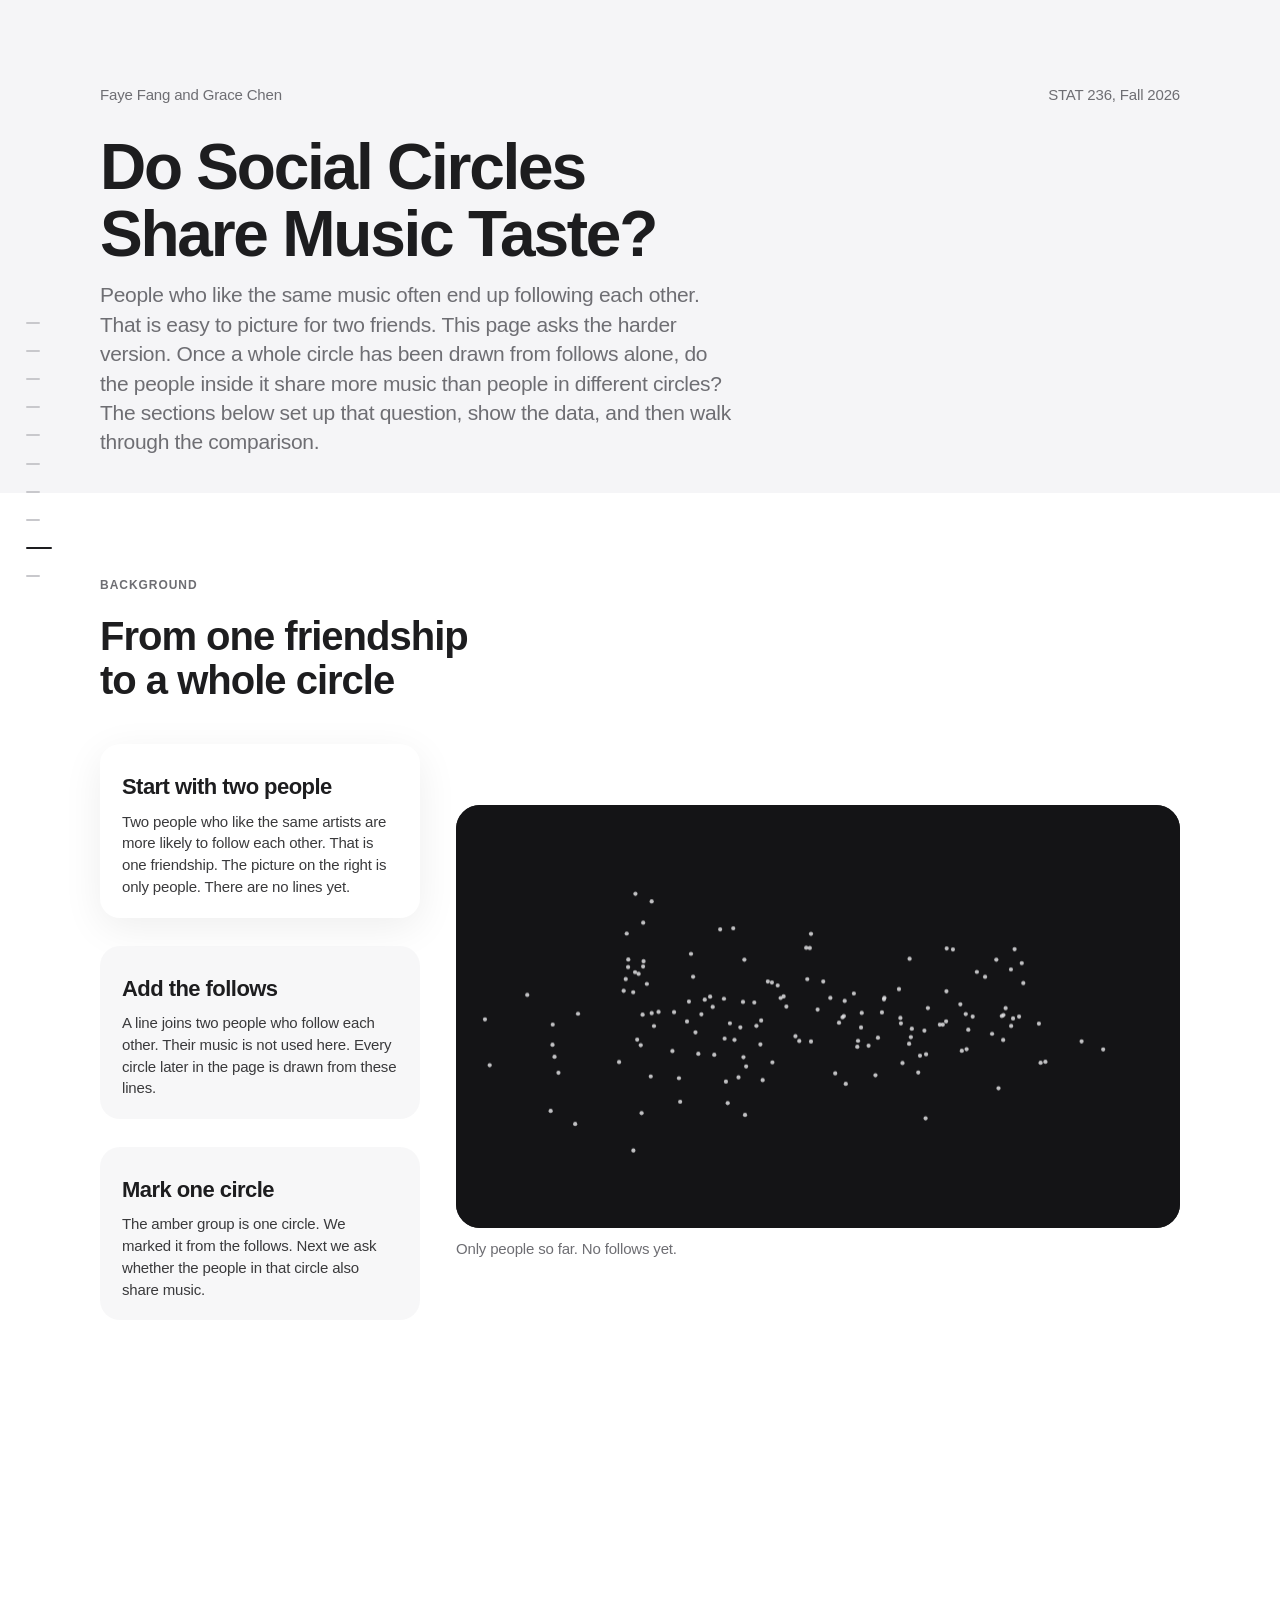
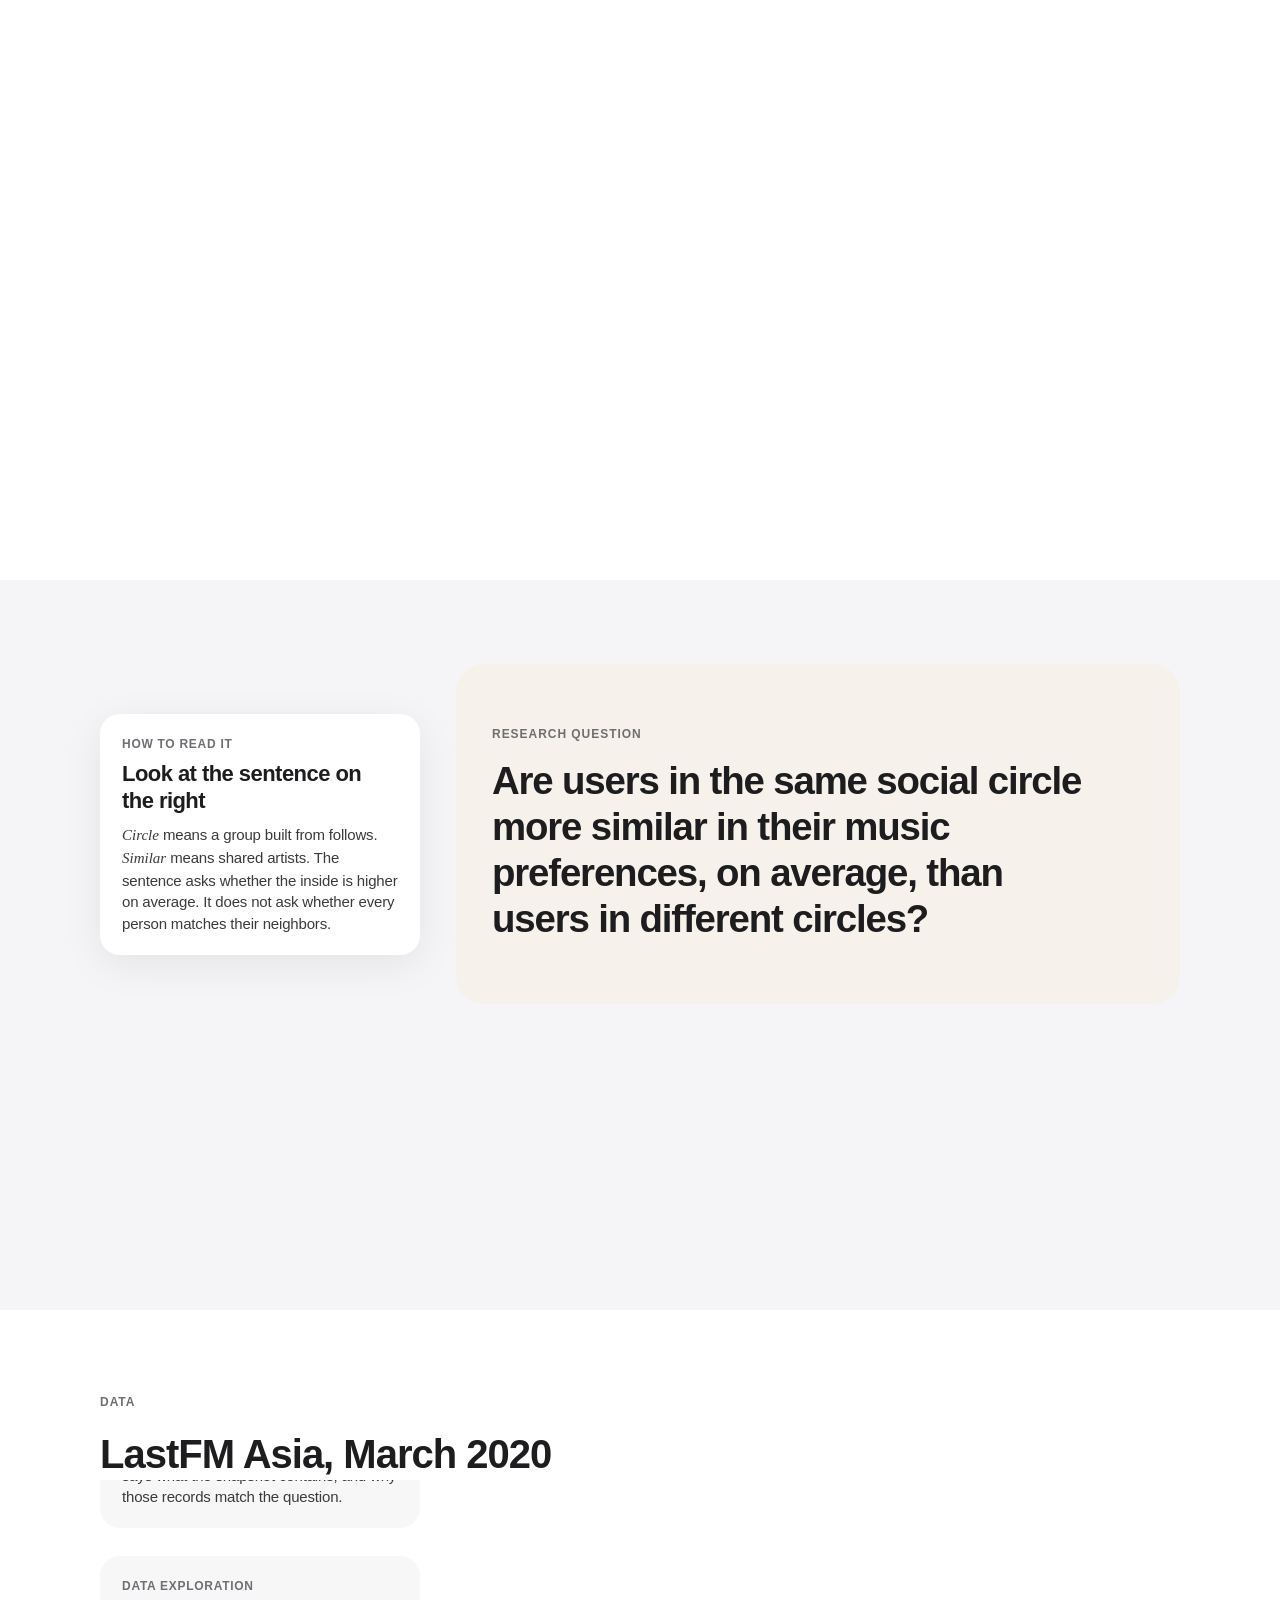
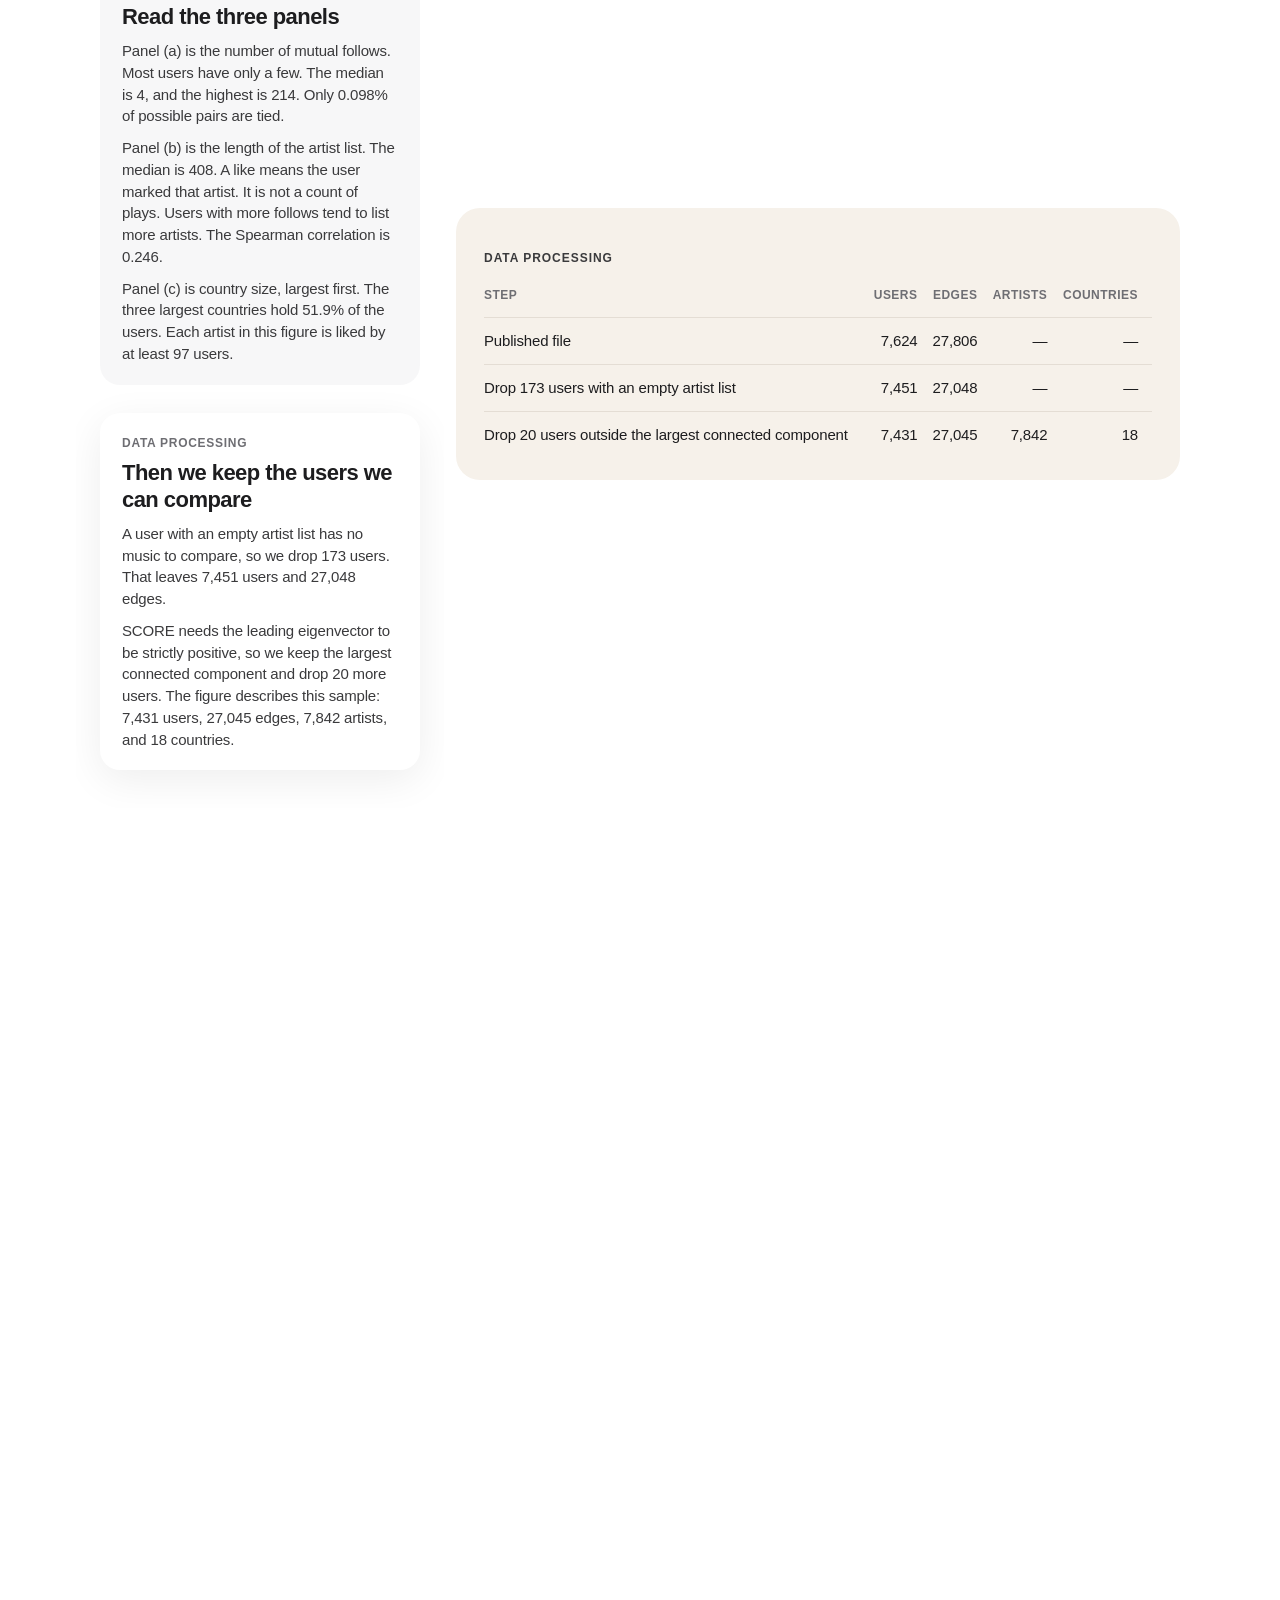
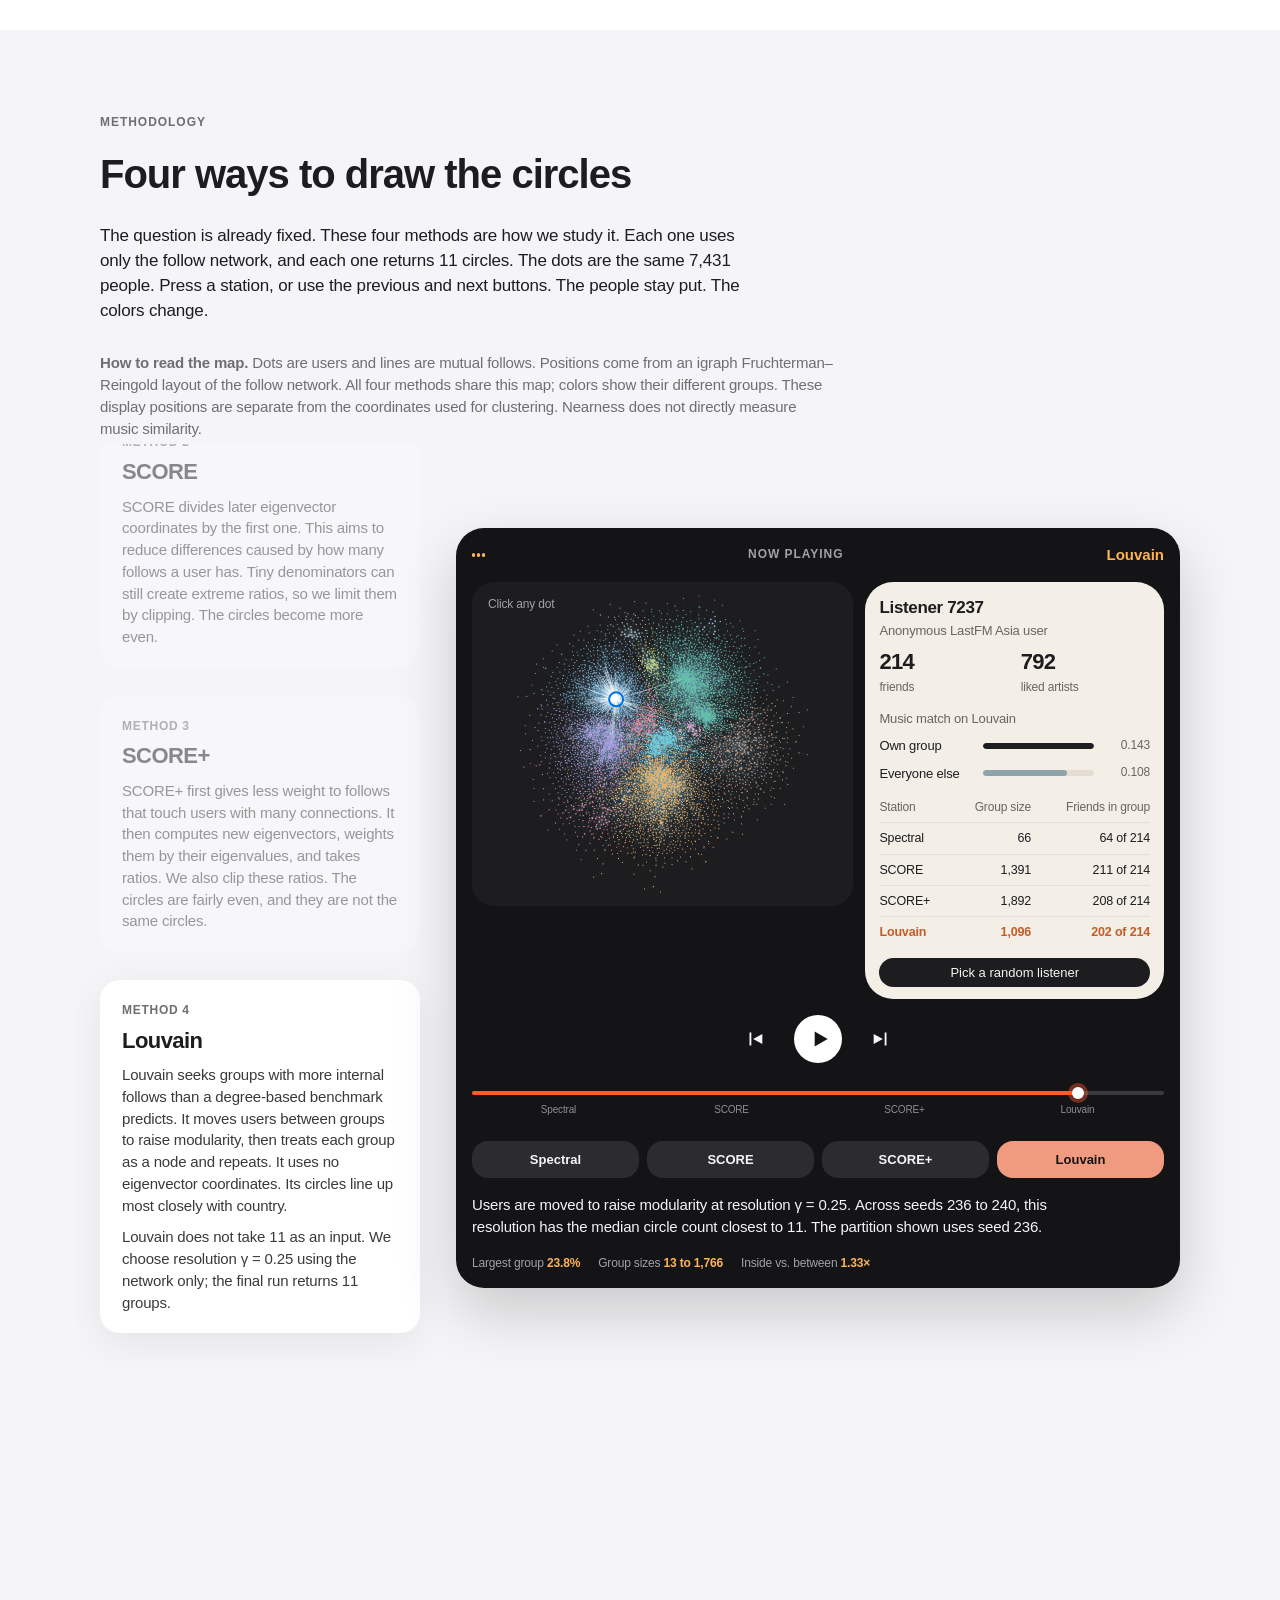
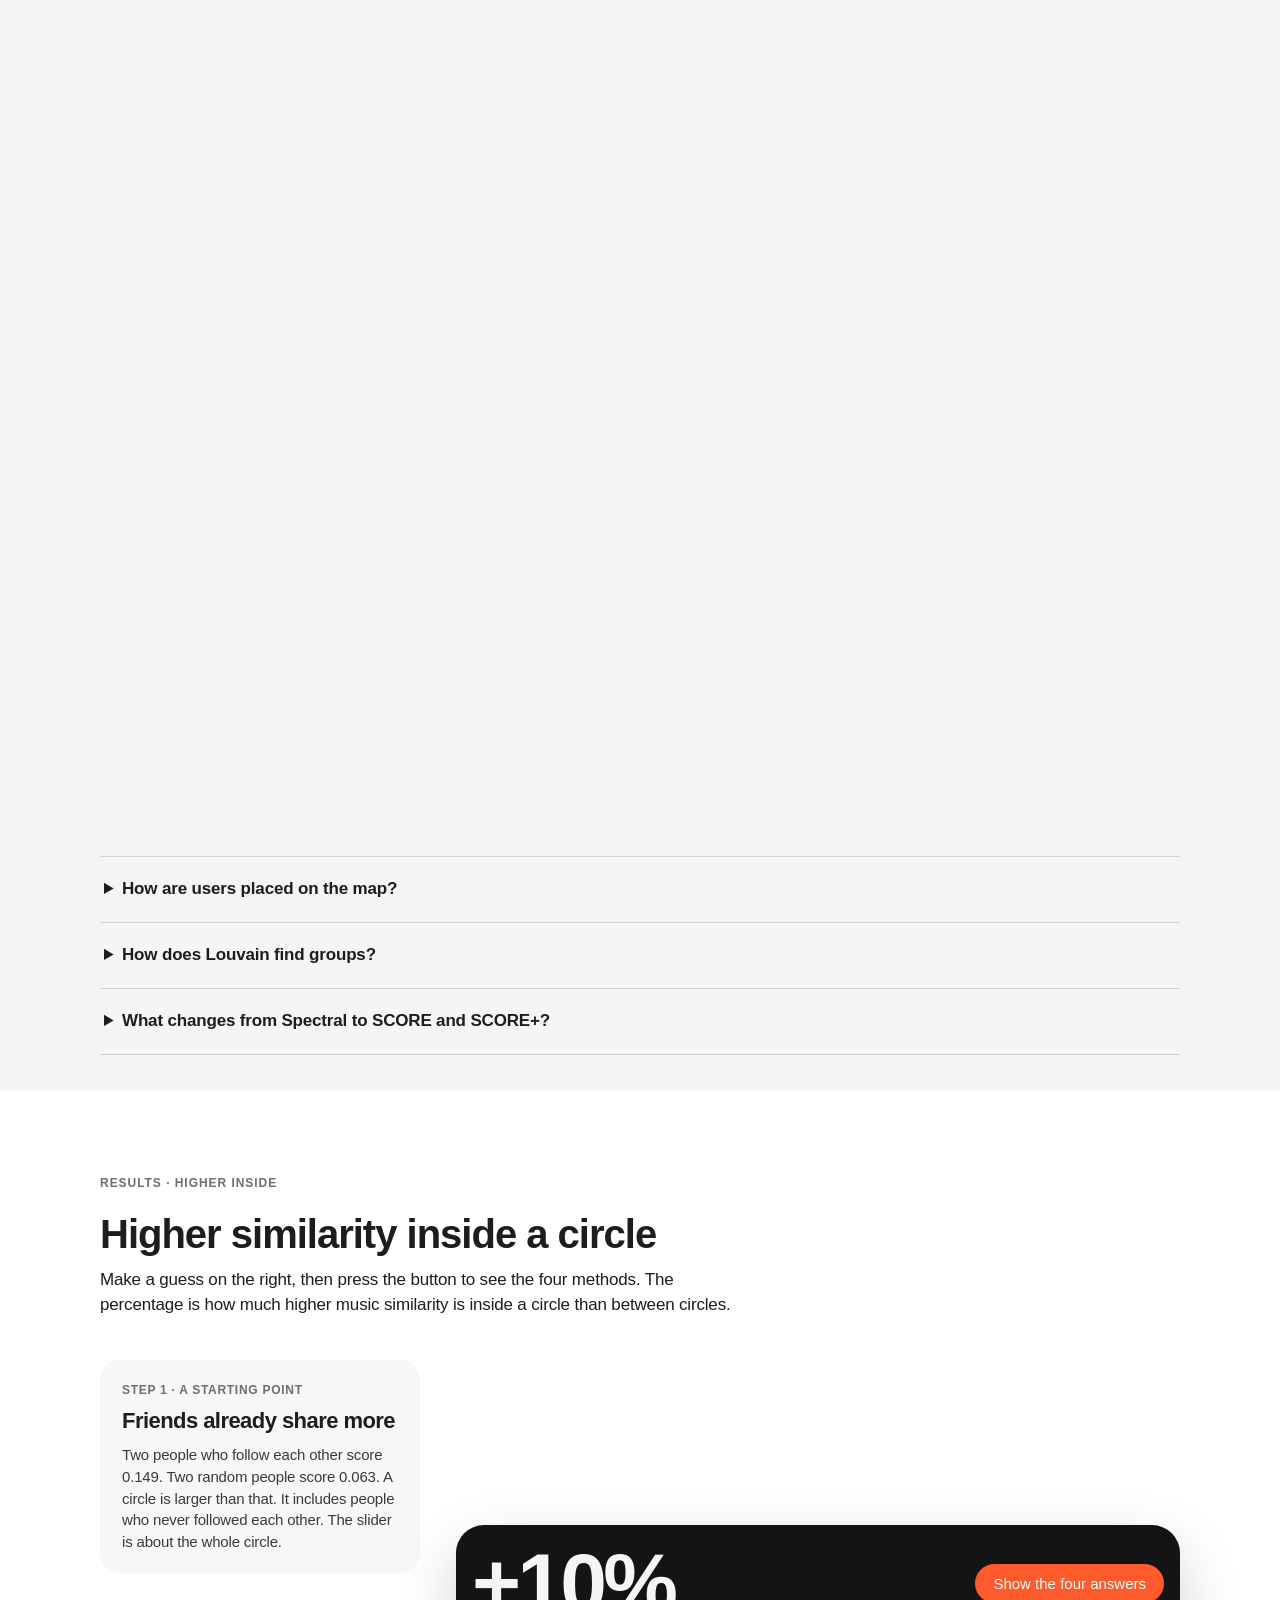
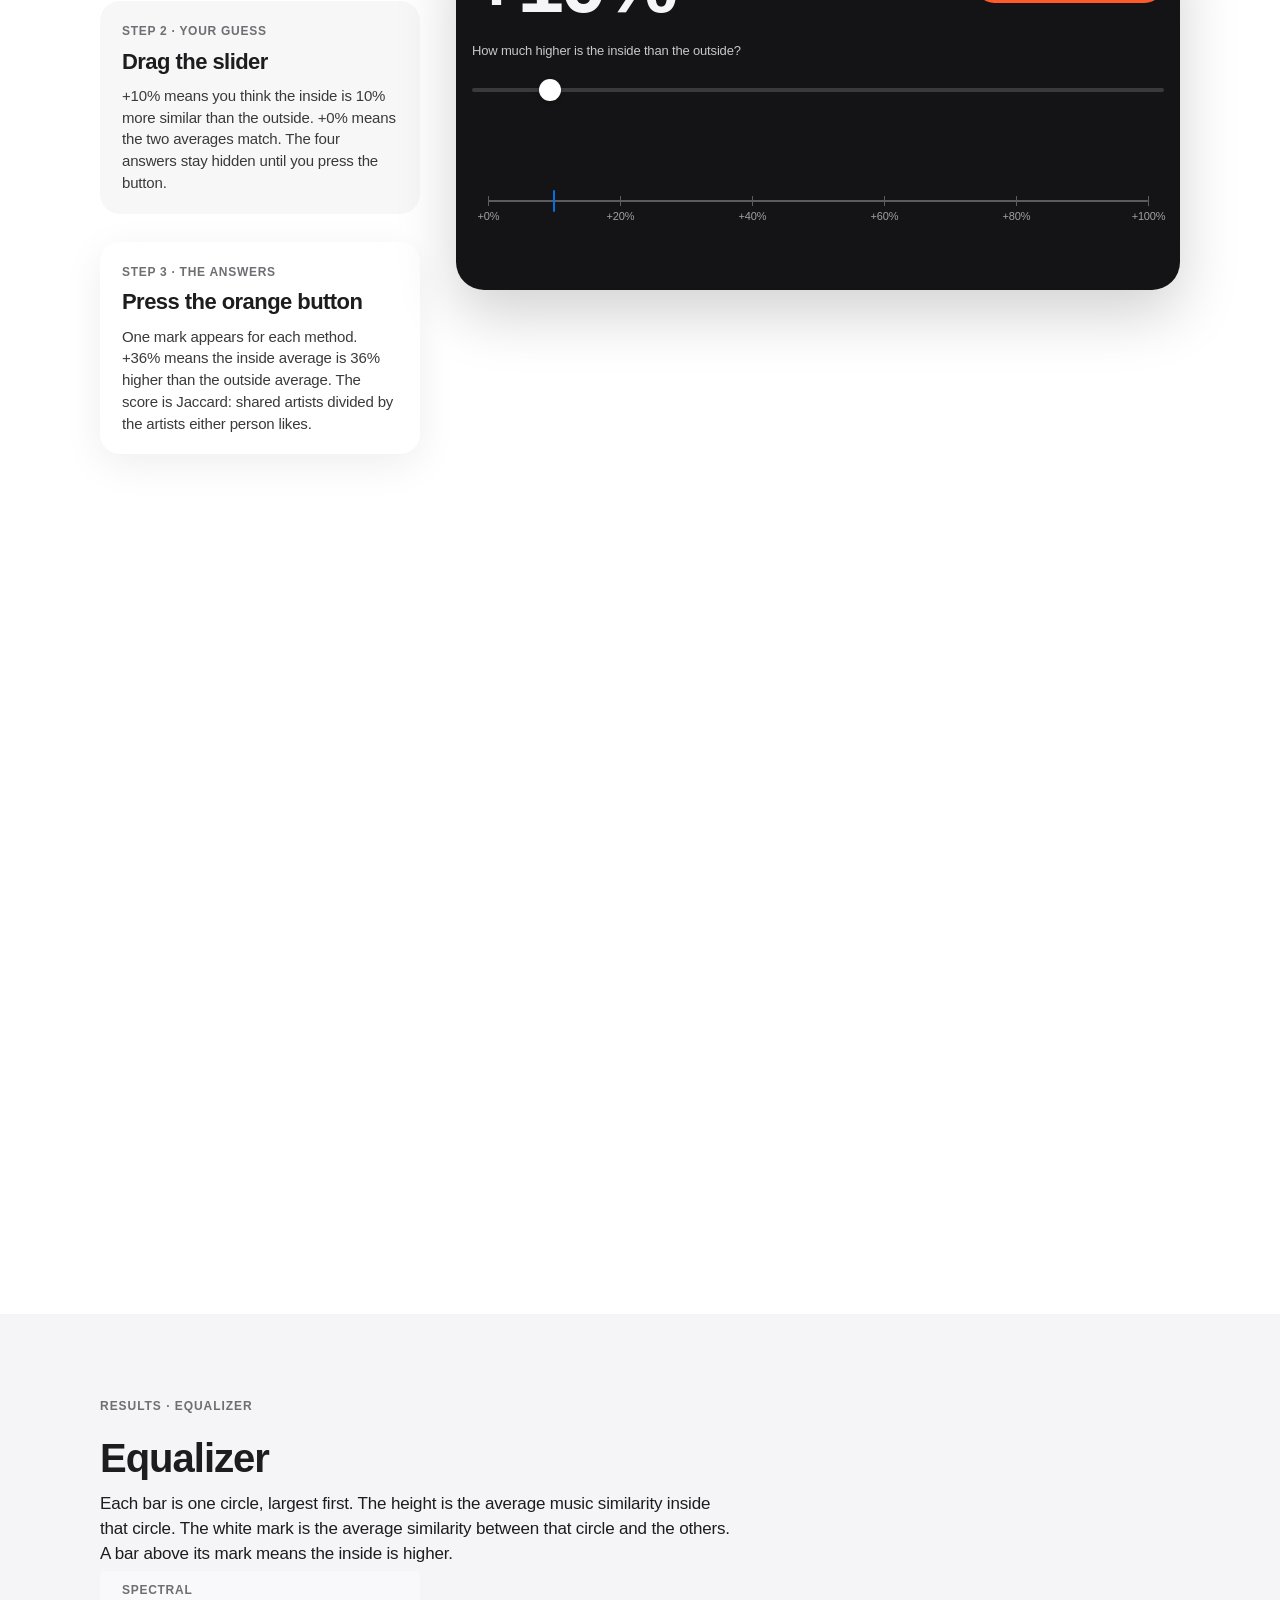
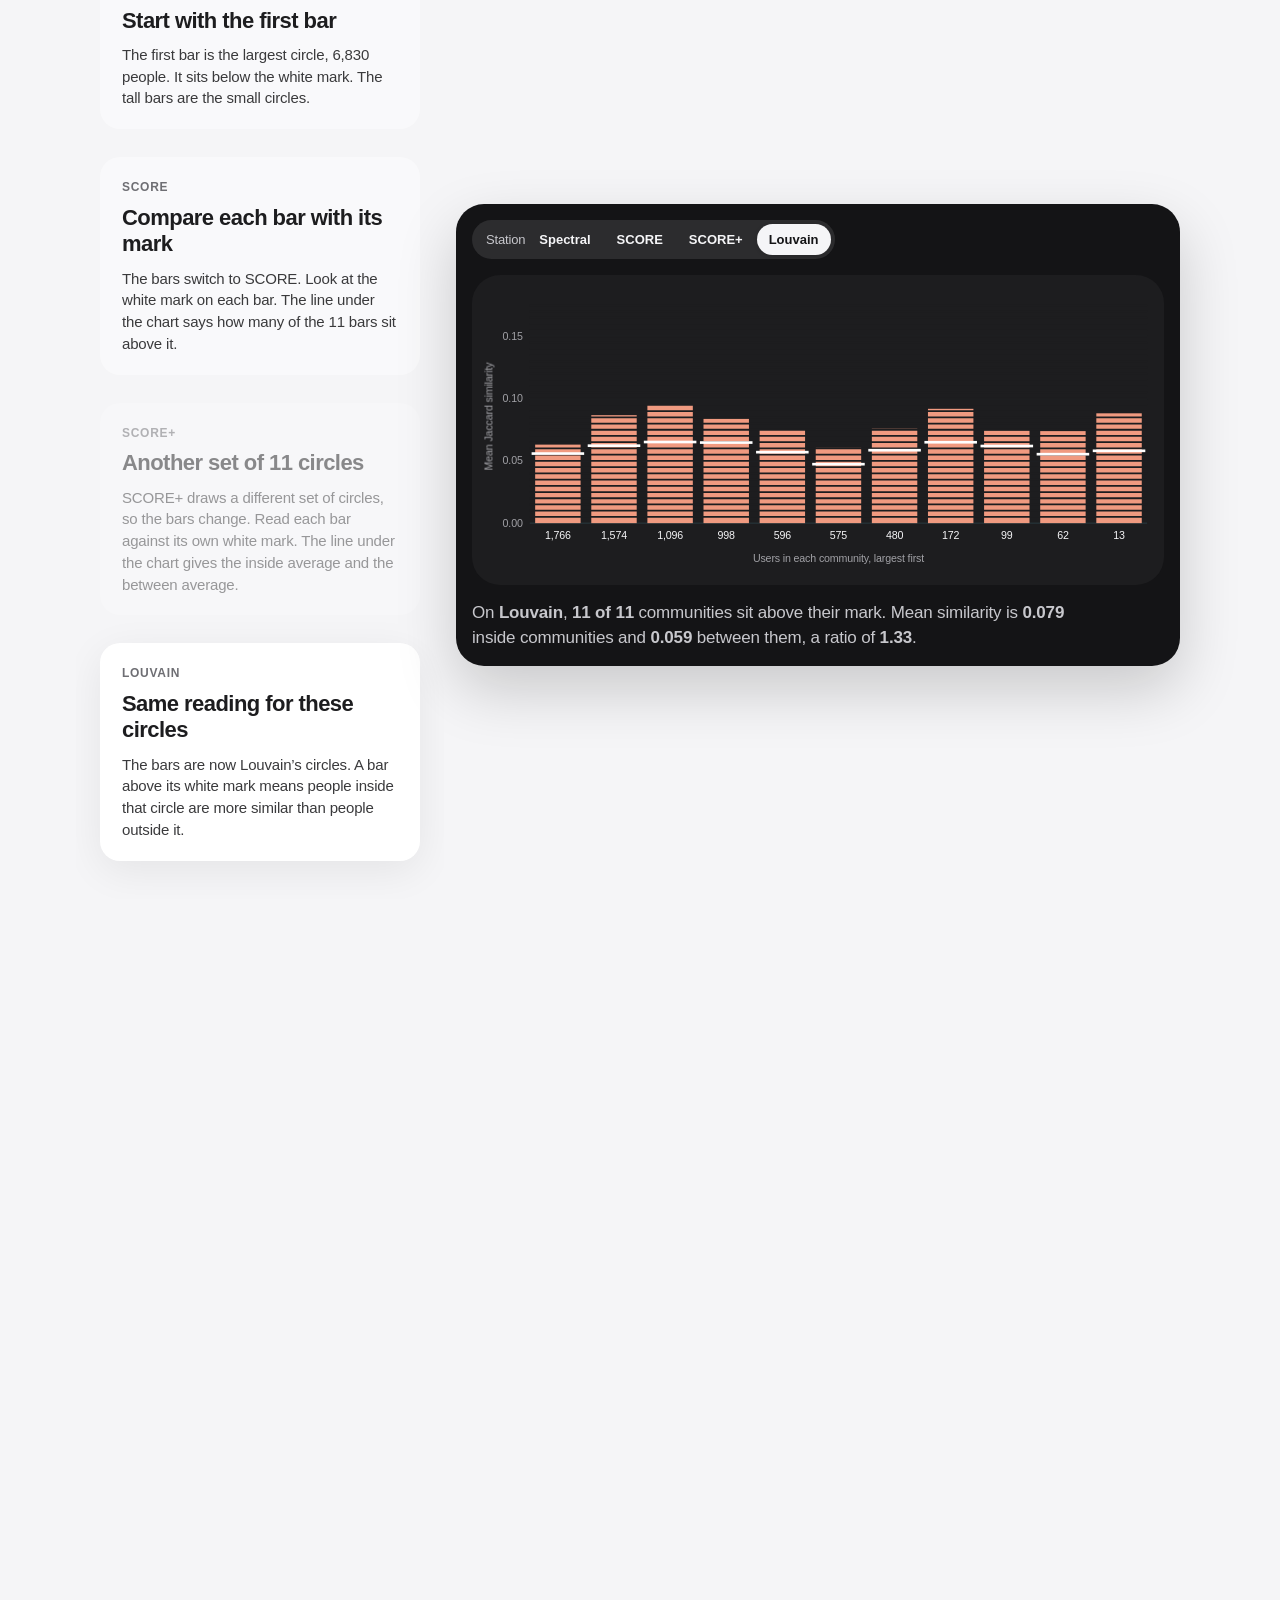
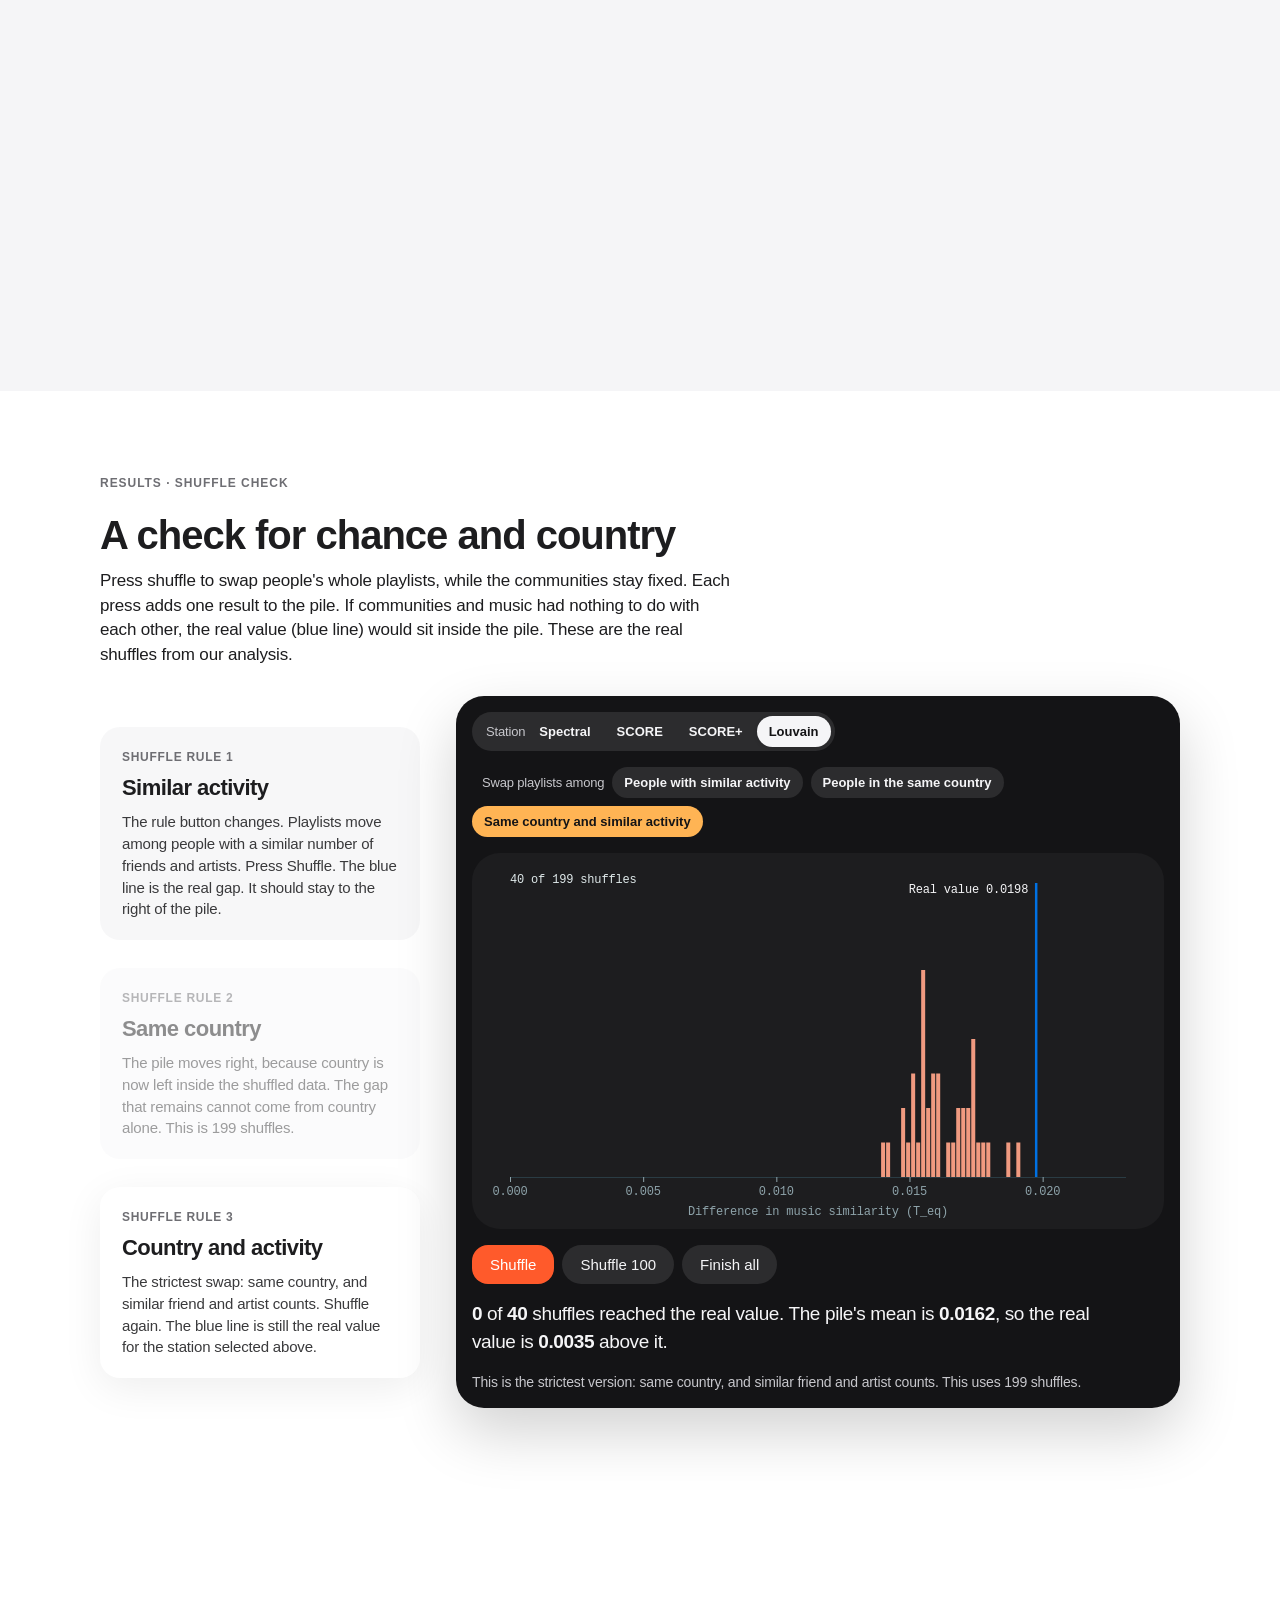
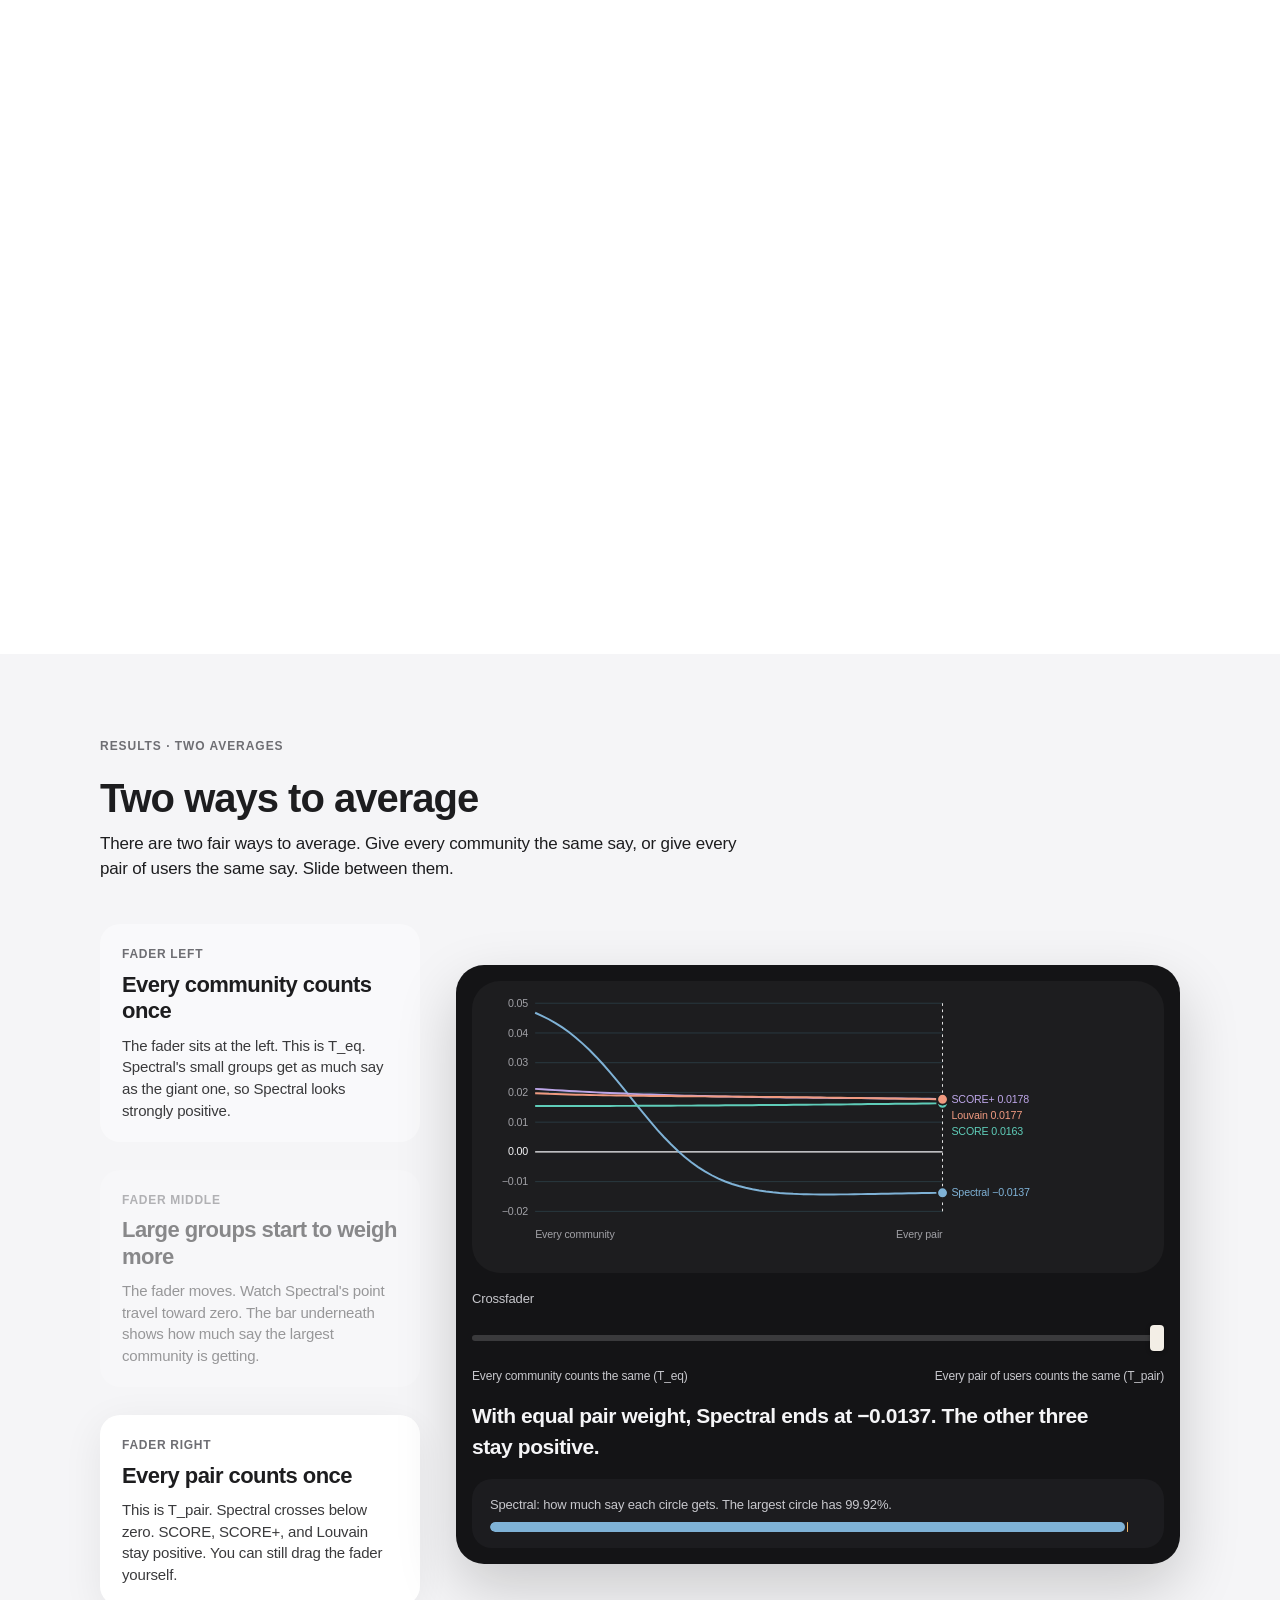
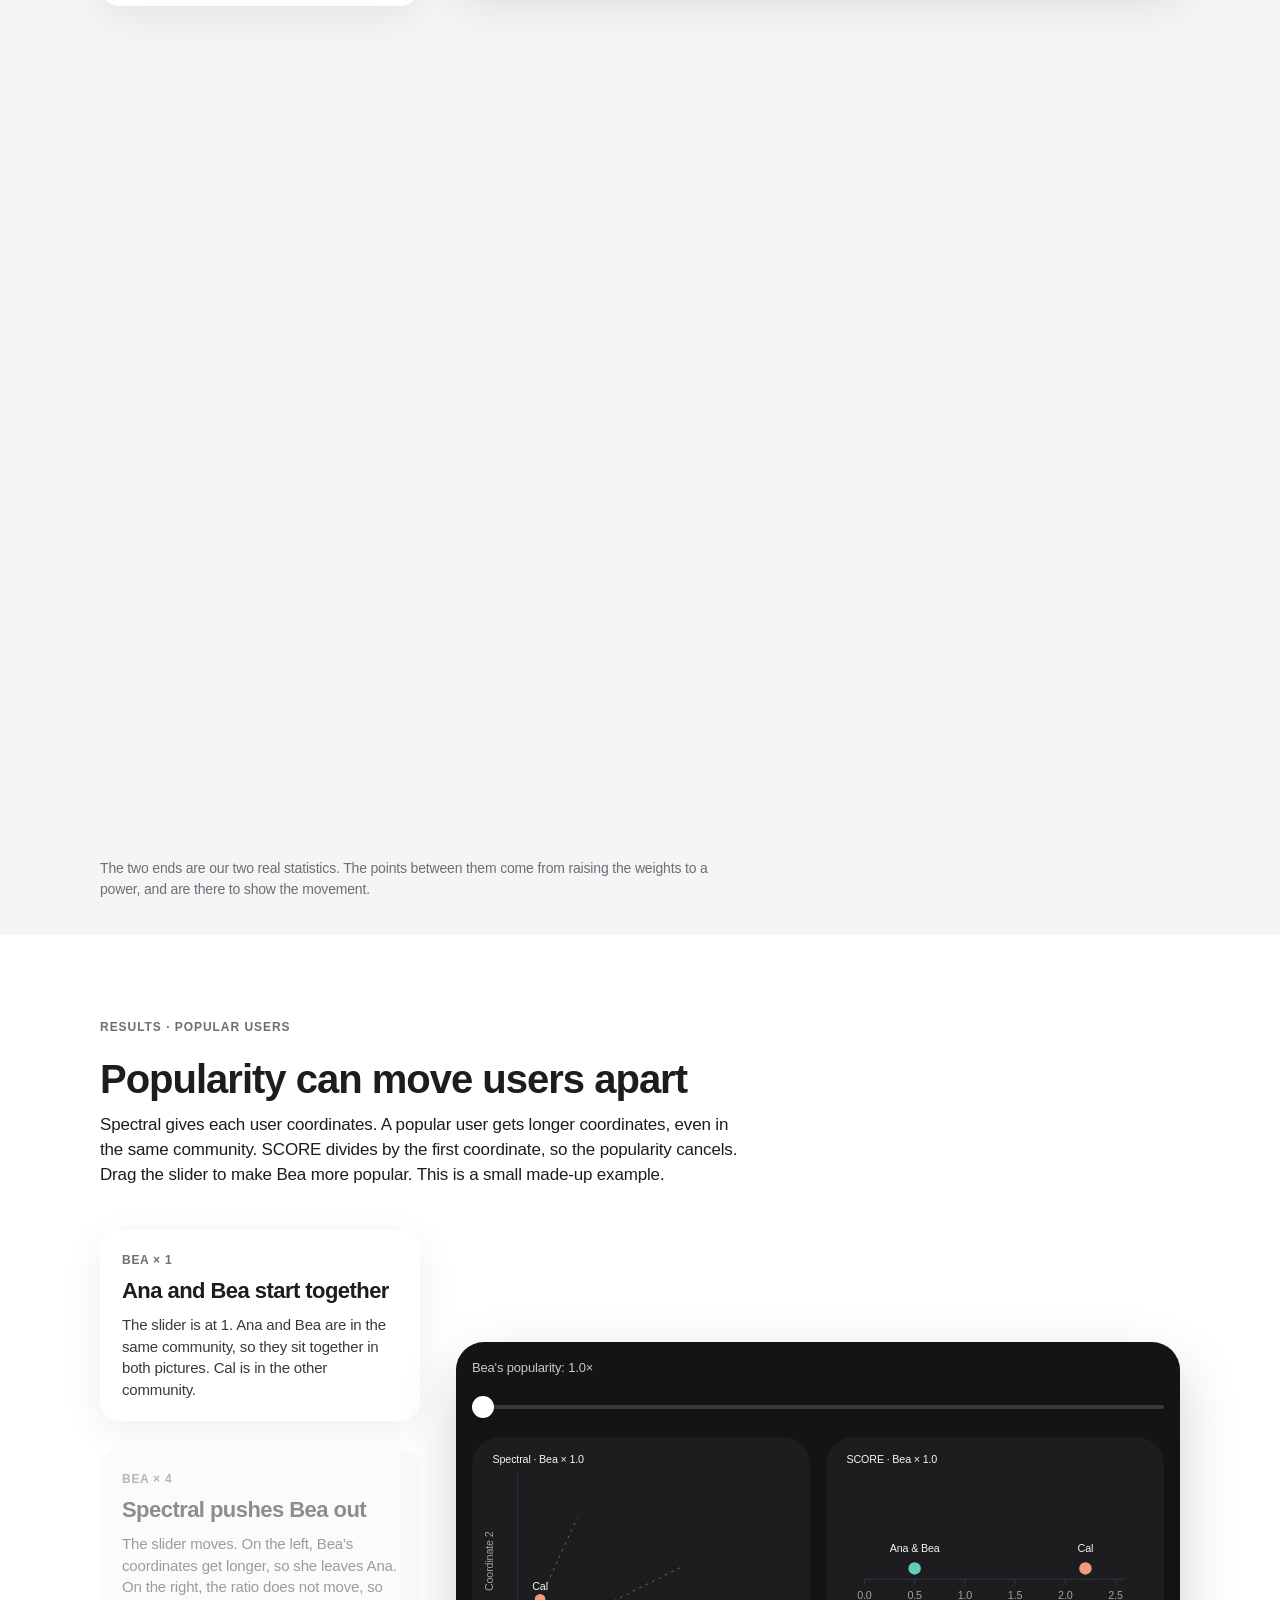
==== commit 60500450: "Pin scroll sections, update page files in README - Pin each scroll section as a whole so cards and f" ====
--- a/html/index.html
+++ b/html/index.html
@@ -133,6 +133,7 @@
     <h2 id="circles-title">Four ways to draw the circles</h2>
   </div>
   <p>The question is already fixed. These four methods are how we study it. Each one uses only the follow network, and each one returns 11 circles. The dots are the same 7,431 people. Press a station, or use the previous and next buttons. The people stay put. The colors change.</p>
+  <p class="frame-note"><strong>How to read the map.</strong> Dots are users and lines are mutual follows. Positions come from an igraph Fruchterman–Reingold layout of the follow network. All four methods share this map; colors show their different groups. These display positions are separate from the coordinates used for clustering. Nearness does not directly measure music similarity.</p>
   <div class="scrolly" data-scrolly>
     <div class="scrolly-steps">
       <article class="step" data-station="Spectral">
@@ -146,21 +147,22 @@
         <div class="step-card">
           <div class="step-n">Method 2</div>
           <h3>SCORE</h3>
-          <p>SCORE divides later coordinates by a popularity factor, so two people in the same circle are not pushed apart just because one has more follows. The circles become more even.</p>
+          <p>SCORE divides later eigenvector coordinates by the first one. This aims to reduce differences caused by how many follows a user has. Tiny denominators can still create extreme ratios, so we limit them by clipping. The circles become more even.</p>
         </div>
       </article>
       <article class="step" data-station="SCORE+">
         <div class="step-card">
           <div class="step-n">Method 3</div>
           <h3>SCORE+</h3>
-          <p>SCORE+ first gives less weight to follows that touch very popular users, then uses the same kind of ratio as SCORE. The circles are fairly even, and they are not the same circles.</p>
+          <p>SCORE+ first gives less weight to follows that touch users with many connections. It then computes new eigenvectors, weights them by their eigenvalues, and takes ratios. We also clip these ratios. The circles are fairly even, and they are not the same circles.</p>
         </div>
       </article>
       <article class="step" data-station="Louvain">
         <div class="step-card">
           <div class="step-n">Method 4</div>
           <h3>Louvain</h3>
-          <p>Louvain does not use those coordinates. It moves people so that more follows sit inside circles than popularity alone would produce. Its circles line up most closely with country.</p>
+          <p>Louvain seeks groups with more internal follows than a degree-based benchmark predicts. It moves users between groups to raise modularity, then treats each group as a node and repeats. It uses no eigenvector coordinates. Its circles line up most closely with country.</p>
+          <p>Louvain does not take 11 as an input. We choose resolution γ = 0.25 using the network only; the final run returns 11 groups.</p>
         </div>
       </article>
     </div>
@@ -189,6 +191,51 @@
       <p class="status" id="status"></p>
       <div class="readout" id="readout"></div>
     </div>
+  </div>
+  <div class="method-details" aria-label="More about the methods and display">
+    <details>
+      <summary>How are users placed on the map?</summary>
+      <div class="method-detail-body">
+        <p>Each user starts at a random point. Connected users attract each other, while nearby users repel. The algorithm updates their positions over 1,500 iterations using seed 236. We reuse the saved positions for every method.</p>
+        <p>The distance is the Euclidean distance between two current positions on the screen. It changes as the points move. The adjacency matrix A tells us which users are connected; it does not supply a physical distance.</p>
+        <p class="method-formula">r<sub>ij</sub> = √[(x<sub>i</sub> − x<sub>j</sub>)² + (y<sub>i</sub> − y<sub>j</sub>)²]</p>
+        <p>In igraph’s scaling, the attraction magnitude is A<sub>ij</sub>r<sub>ij</sub>² and the repulsion magnitude is 1/r<sub>ij</sub>. A<sub>ij</sub> is 1 for a mutual follow and 0 otherwise. All edges have equal weight. These are drawing rules, not measured social forces. For this large network, igraph uses a grid approximation to calculate repulsion among nearby points.</p>
+        <p>Music, country, and community labels do not determine the positions. The axes have no real-world units. Two nearby dots need not share a direct tie, the same music, or the same community.</p>
+        <p class="note"><a href="https://igraph.org/c/html/0.10.2/igraph-Layout.html#igraph_layout_fruchterman_reingold">Read the igraph layout documentation</a>.</p>
+      </div>
+    </details>
+    <details>
+      <summary>How does Louvain find groups?</summary>
+      <div class="method-detail-body">
+        <p>Modularity compares edges inside groups with a random-network benchmark that allows users with more connections to have more edges. Louvain searches for groups with more internal edges than this benchmark predicts.</p>
+        <ol>
+          <li><strong>Move users.</strong> Start with one group per user. Move each user to a neighboring group if the move raises modularity. Repeat until no individual move improves the score.</li>
+          <li><strong>Combine groups.</strong> Replace each group with a node in a smaller network. Its edges keep the total weight of connections between groups. Repeat the search on this network.</li>
+        </ol>
+        <p>The search stops when the improvement is too small. It is greedy, so it need not find the highest possible modularity, and the random visit order can affect the result.</p>
+        <p>Resolution γ controls the grouping scale. Larger values tend to favor smaller groups. We test ten resolutions from 0.05 to 1, using seeds 236 through 240. We choose γ = 0.25 because its median group count is closest to the graph-selected K = 11. The final partition uses seed 236. Music and country play no part in this choice.</p>
+        <p class="note"><a href="https://arxiv.org/abs/0803.0476">Read the Louvain paper</a>.</p>
+      </div>
+    </details>
+    <details>
+      <summary>What changes from Spectral to SCORE and SCORE+?</summary>
+      <div class="method-detail-body">
+        <p>These plots show the same users in method coordinates. They are different from the shared network map above. No communities are fitted and no K is selected to draw these views.</p>
+        <figure class="coordinate-figure">
+          <a href="figures/coordinate_views.png" target="_blank" rel="noopener" aria-label="Open a larger version of the three coordinate plots">
+            <img src="figures/coordinate_views.png" loading="lazy" width="2075" height="654" alt="Three uncolored scatter plots: raw eigenvector coordinates for Spectral, clipped ratios for SCORE, and clipped eigenvalue-weighted ratios for SCORE+.">
+          </a>
+          <figcaption>Each dot is one user. Select the image to view it at full size. SCORE and SCORE+ share the same axis limits.</figcaption>
+        </figure>
+        <ol>
+          <li><strong>Spectral</strong> uses eigenvector entries of the adjacency matrix A. The plot shows the first and second entries.</li>
+          <li><strong>SCORE</strong> divides later entries by the first. The plot shows ξ₂/ξ₁ and ξ₃/ξ₁. In the idealized degree-corrected model, this division removes a shared degree factor.</li>
+          <li><strong>SCORE+</strong> first changes A to L<sub>τ</sub> = (D + τI)<sup>−1/2</sup>A(D + τI)<sup>−1/2</sup>, where D holds degrees and τ is the mean degree. It then uses the new eigenvectors u and eigenvalues λ. The plot shows λ₂u₂/(λ₁u₁) and λ₃u₃/(λ₁u₁).</li>
+        </ol>
+        <p><strong>Clipping means setting bounds.</strong> Both ratio plots limit values to ±log(n) = ±8.91. A value of 12 or 100 becomes 8.91; −20 becomes −8.91. Every user stays, but differences beyond the bounds are lost. This creates the rows of points along the boundaries. Adding clipping to SCORE+ is our implementation choice.</p>
+        <p>The full clustering uses 10 coordinates for SCORE and 11 for SCORE+, not just these two. SCORE+ can also keep an extra direction under its weak-signal rule; these views do not illustrate that choice. A more spread-out plot alone does not show that a method is better.</p>
+      </div>
+    </details>
   </div>
 </section>
 
--- a/html/style.css
+++ b/html/style.css
@@ -250,16 +250,19 @@
 .settings th { font-size: 12px; font-weight: 600; letter-spacing: .04em; text-transform: uppercase; color: var(--ink-2); border-top: 0; }
 .foot { font-size: 12px; color: var(--ink-2); display: flex; flex-wrap: wrap; justify-content: space-between; gap: 8px 20px; padding-top: 8px; }
 
-.scrolly { display: grid; grid-template-columns: minmax(240px, 320px) minmax(0, 1fr); gap: 36px; align-items: start; }
-.scrolly-steps { padding: 12vh 0 22vh; }
-.scrolly-graphic { position: sticky; top: 24px; display: grid; gap: 16px; }
-.step { min-height: 68vh; display: flex; align-items: center; }
-.step:first-child { min-height: 42vh; }
+.scrolly, .scrolly-pin { display: grid; grid-template-columns: minmax(240px, 320px) minmax(0, 1fr); gap: 36px; align-items: center; }
+.scrolly.is-pinned { display: block; position: relative; }
+.scrolly-pin { position: sticky; top: 24px; }
+.scrolly-steps { padding: 0; display: flex; flex-direction: column; justify-content: center; }
+.scrolly-steps.is-clipped { justify-content: flex-start; overflow: hidden; margin: -24px -24px; padding: 24px; box-sizing: content-box; }
+.scrolly-track { position: relative; transition: transform .5s cubic-bezier(.2,.7,.2,1); }
+.scrolly-graphic { display: grid; gap: 16px; }
+.step { padding: 14px 0; display: flex; align-items: center; }
 .step-card {
   background: rgba(255,255,255,.45);
   border-radius: 20px;
   padding: 22px 22px 20px;
-  opacity: .38;
+  opacity: .5;
   cursor: pointer;
   transition: opacity .3s ease, box-shadow .3s ease, background .3s ease;
 }
@@ -313,6 +316,19 @@
 .process td:not(:first-child), .process th:not(:first-child) { text-align: right; font-variant-numeric: tabular-nums; white-space: nowrap; }
 .process td:first-child { padding-right: 18px; }
 .frame-note { color: var(--ink-2); max-width: 46rem; font-size: 15px; }
+.method-details { border-top: 1px solid var(--line); }
+.method-details details { border-bottom: 1px solid var(--line); }
+.method-details summary { padding: 20px 4px; cursor: pointer; font-weight: 600; }
+.method-details summary:focus-visible { outline: 2px solid var(--blue); outline-offset: 3px; border-radius: 4px; }
+.method-detail-body { display: grid; gap: 16px; padding: 0 4px 24px; }
+.method-detail-body p, .method-detail-body ol { max-width: 46rem; }
+.method-detail-body ol { margin: 0; padding-left: 24px; }
+.method-detail-body li + li { margin-top: 12px; }
+.method-formula { font-family: Georgia, serif; padding: 14px 18px; background: var(--fill); border-radius: 12px; overflow-wrap: anywhere; }
+.coordinate-figure { margin: 0; min-width: 0; }
+.coordinate-figure a { display: block; background: #fff; border-radius: 12px; overflow: hidden; }
+.coordinate-figure img { display: block; width: 100%; height: auto; }
+.coordinate-figure figcaption { margin-top: 10px; font-size: 14px; color: var(--ink-2); }
 .q-panel {
   background: #f6f1ea; border-radius: 28px; min-height: 340px;
   display: flex; flex-direction: column; justify-content: center; padding: 40px 36px; gap: 14px;
@@ -356,11 +372,12 @@
   .hero-grid, .split, .notes, .scrolly { grid-template-columns: minmax(0, 1fr); }
   .split.linked { grid-template-columns: minmax(0, 1fr) minmax(0, 1fr); }
   .net-wrap { aspect-ratio: 1 / 1; }
-  .scrolly { display: block; }
+  .scrolly, .scrolly-pin { display: block; }
+  .scrolly-pin { position: static; }
   .scrolly-graphic { position: sticky; top: 0; z-index: 2; padding: 8px 0 10px; }
   .scrolly-graphic.deck, .unit:nth-child(even) .scrolly-graphic.deck { background: #141416; }
   .scrolly-steps { padding: 4vh 0 22vh; }
-  .step, .step:first-child { min-height: 52vh; }
+  .step { min-height: 0; padding: 12px 0; }
   .presets { grid-template-columns: 1fr 1fr; }
   .rail { left: 8px; }
   .rail.is-open .rail-list { max-width: 70vw; }
